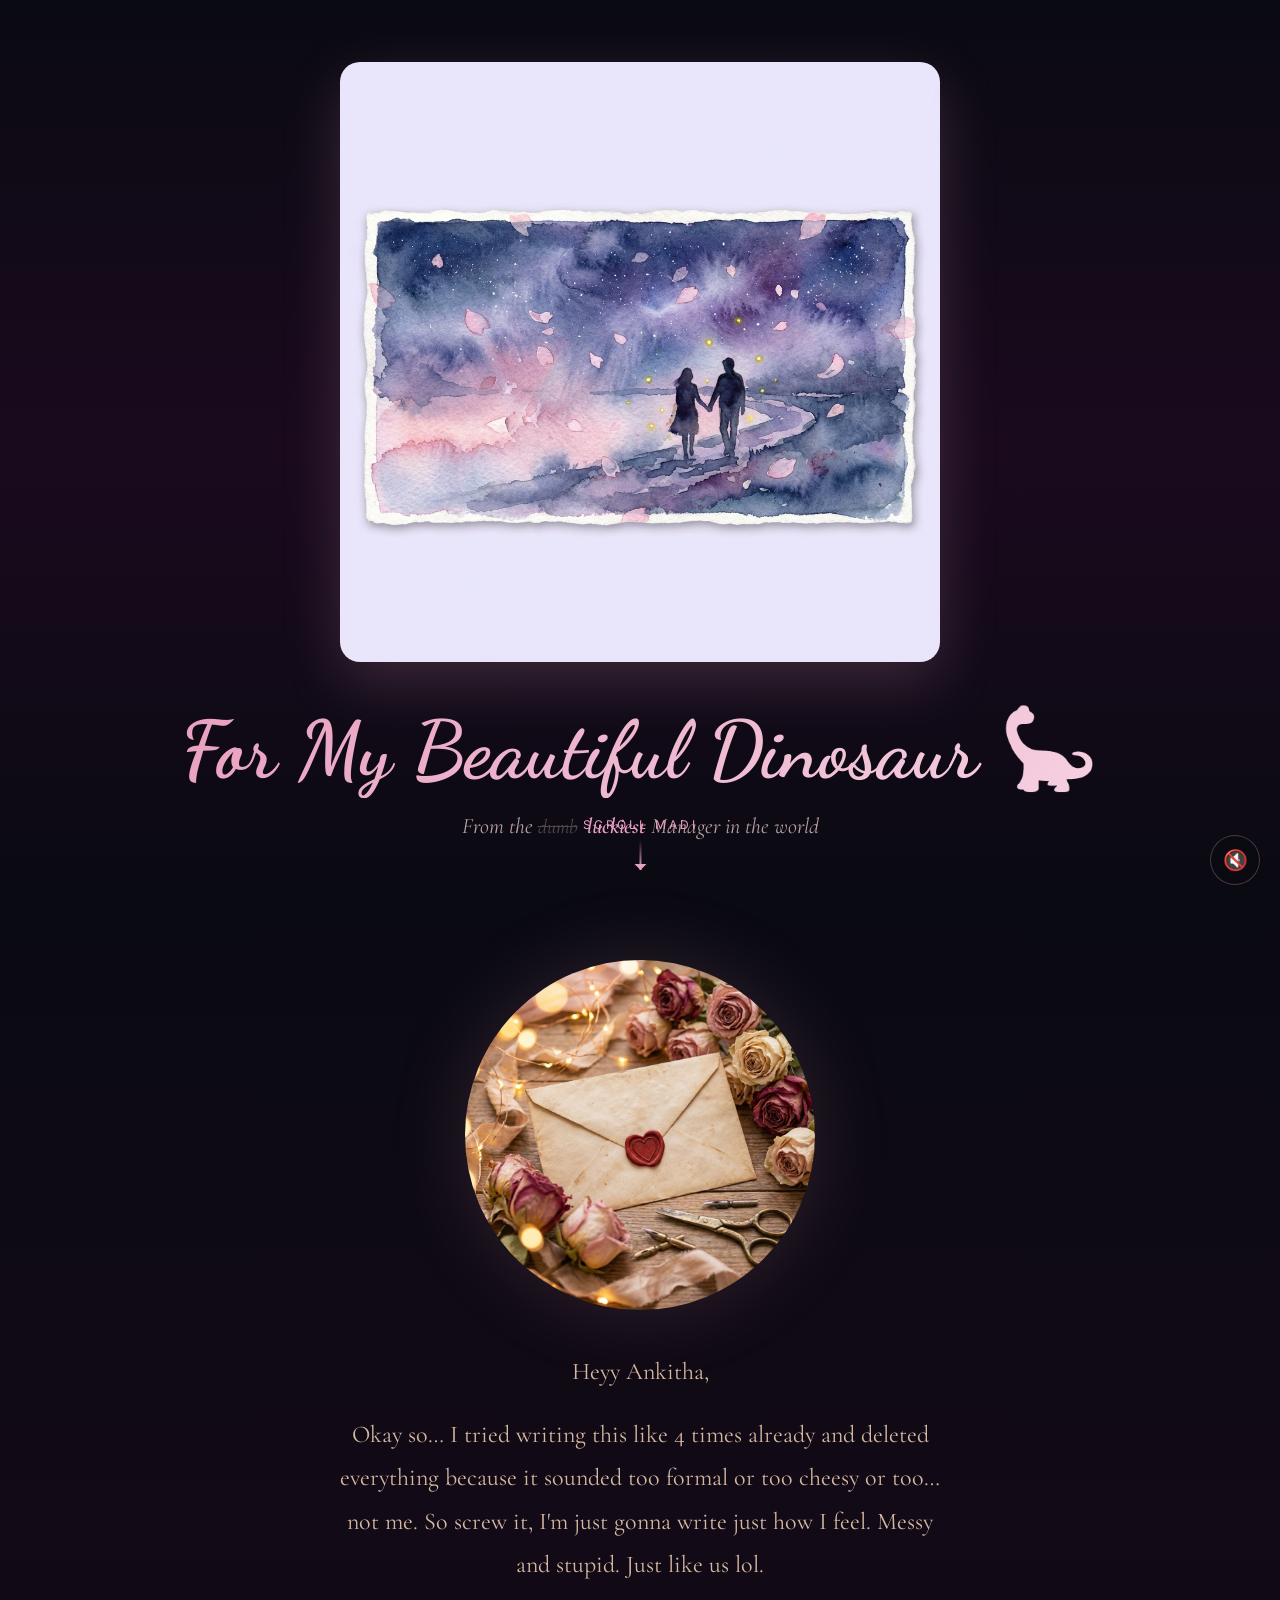
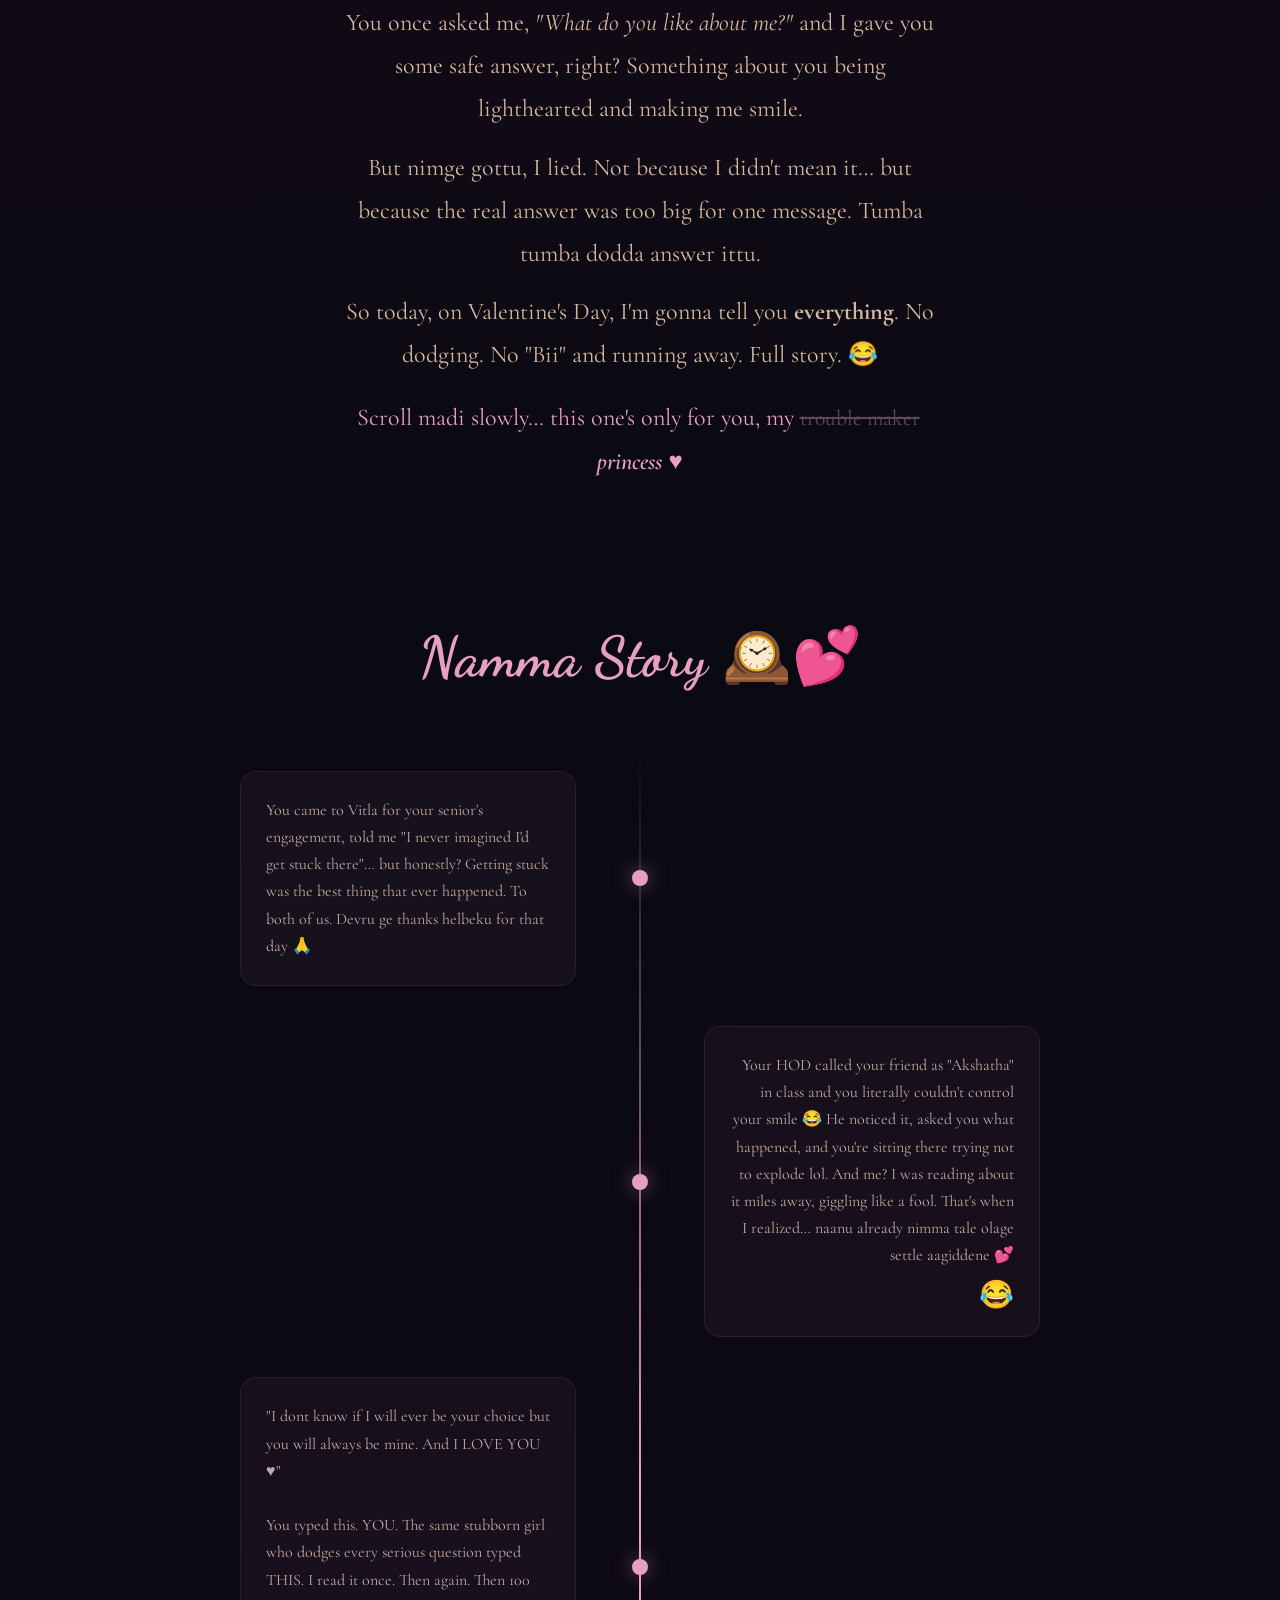
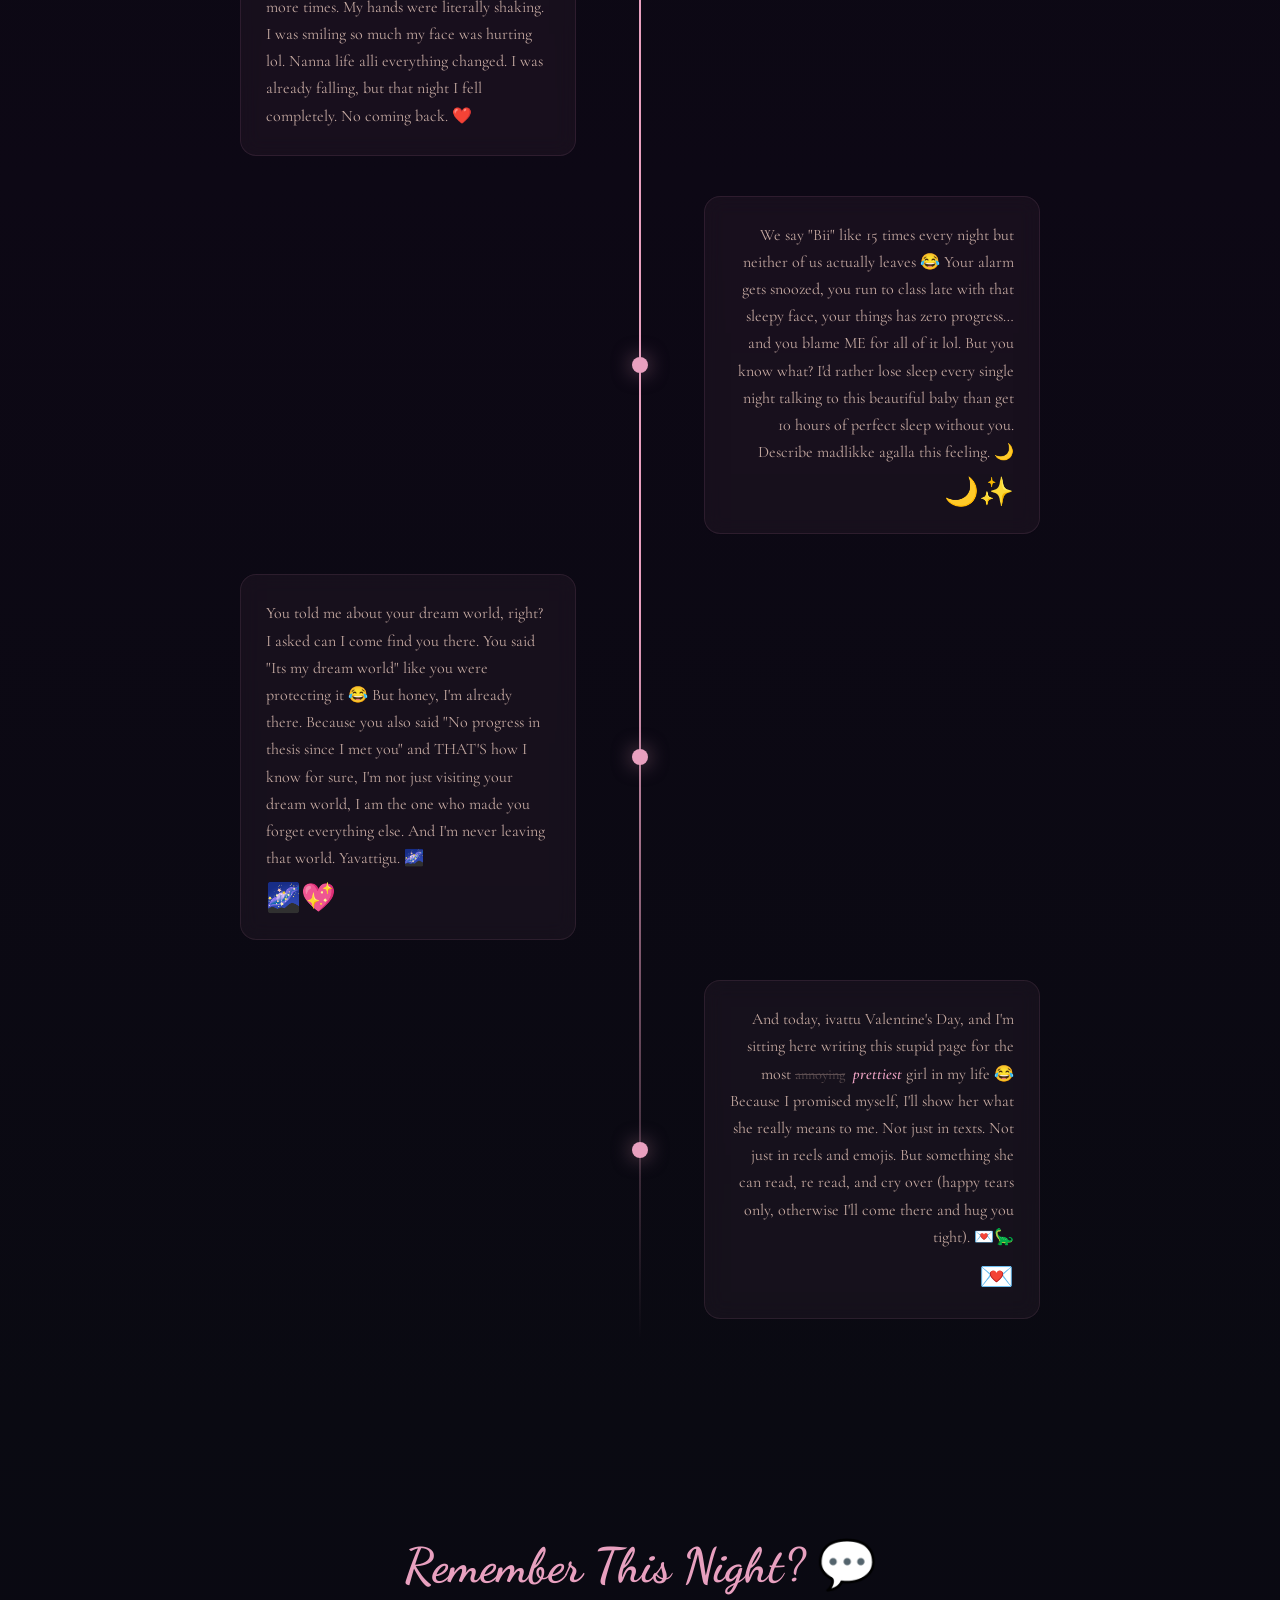
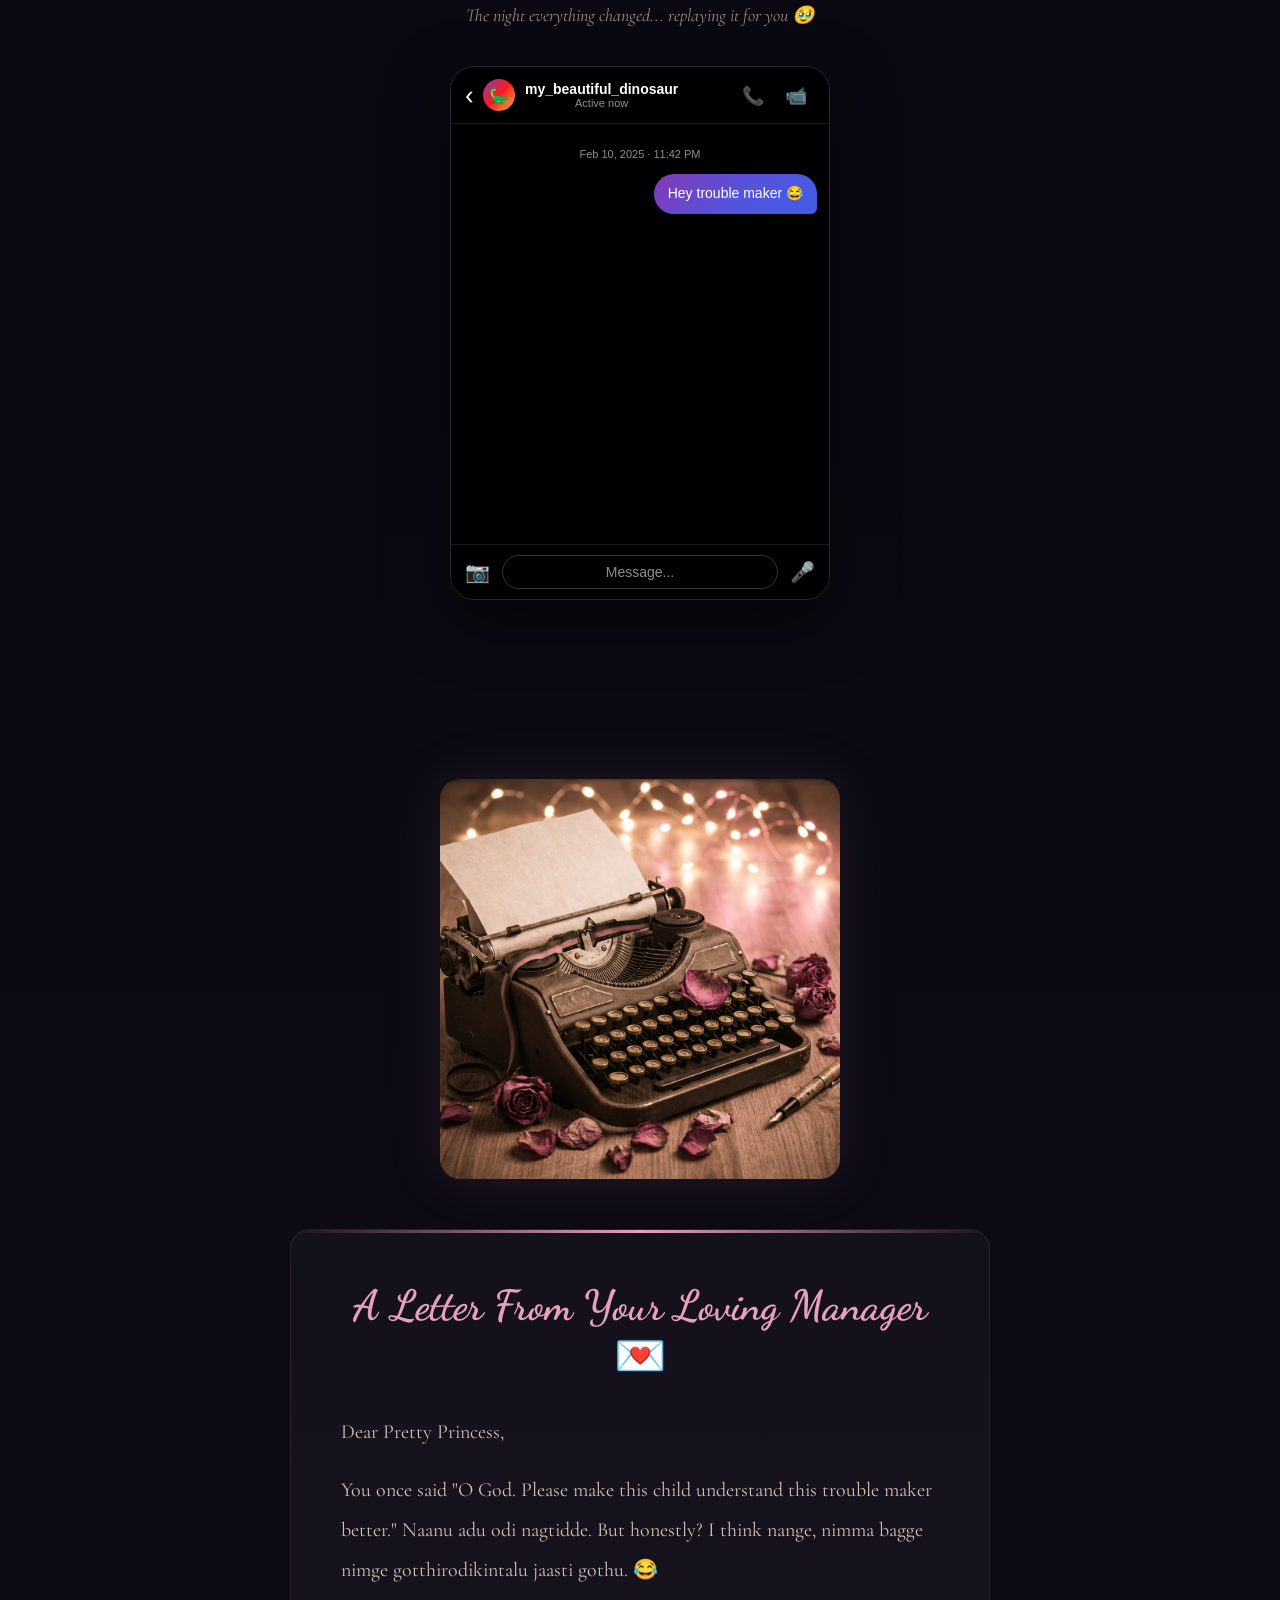
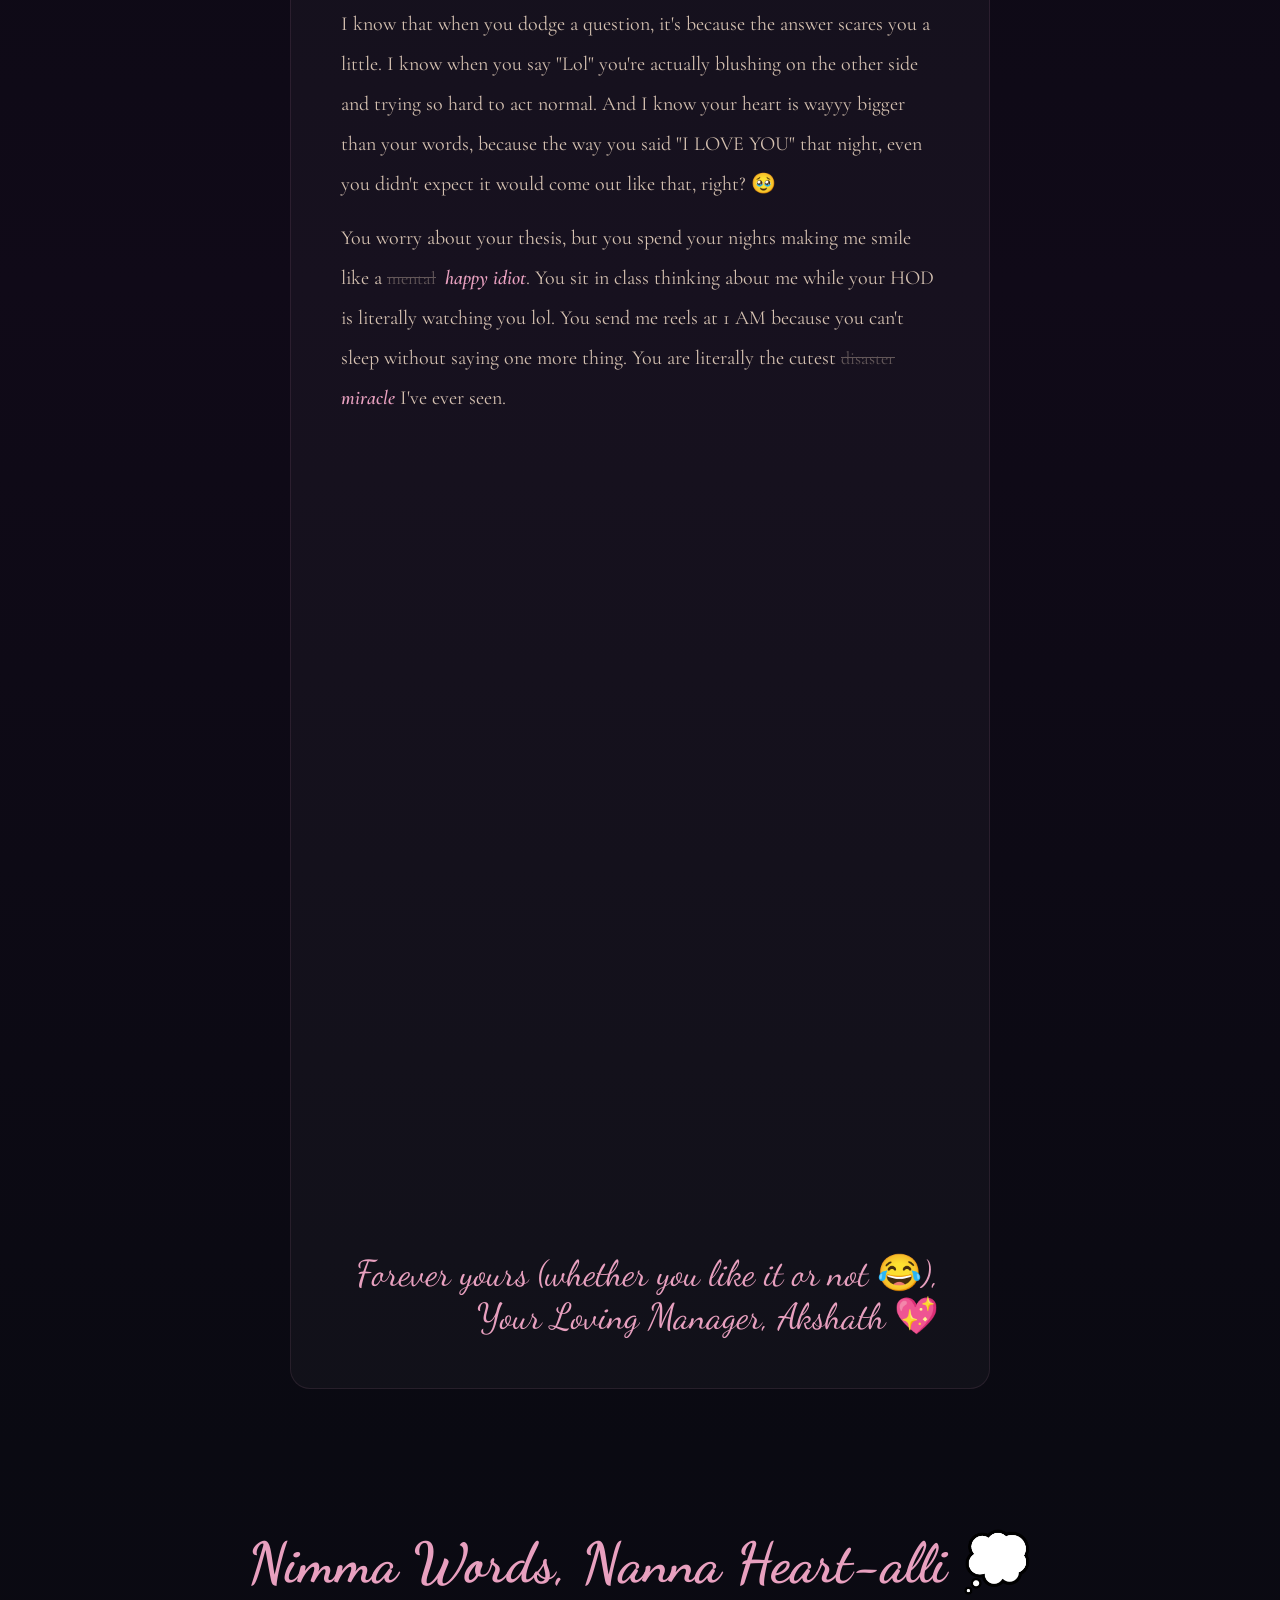
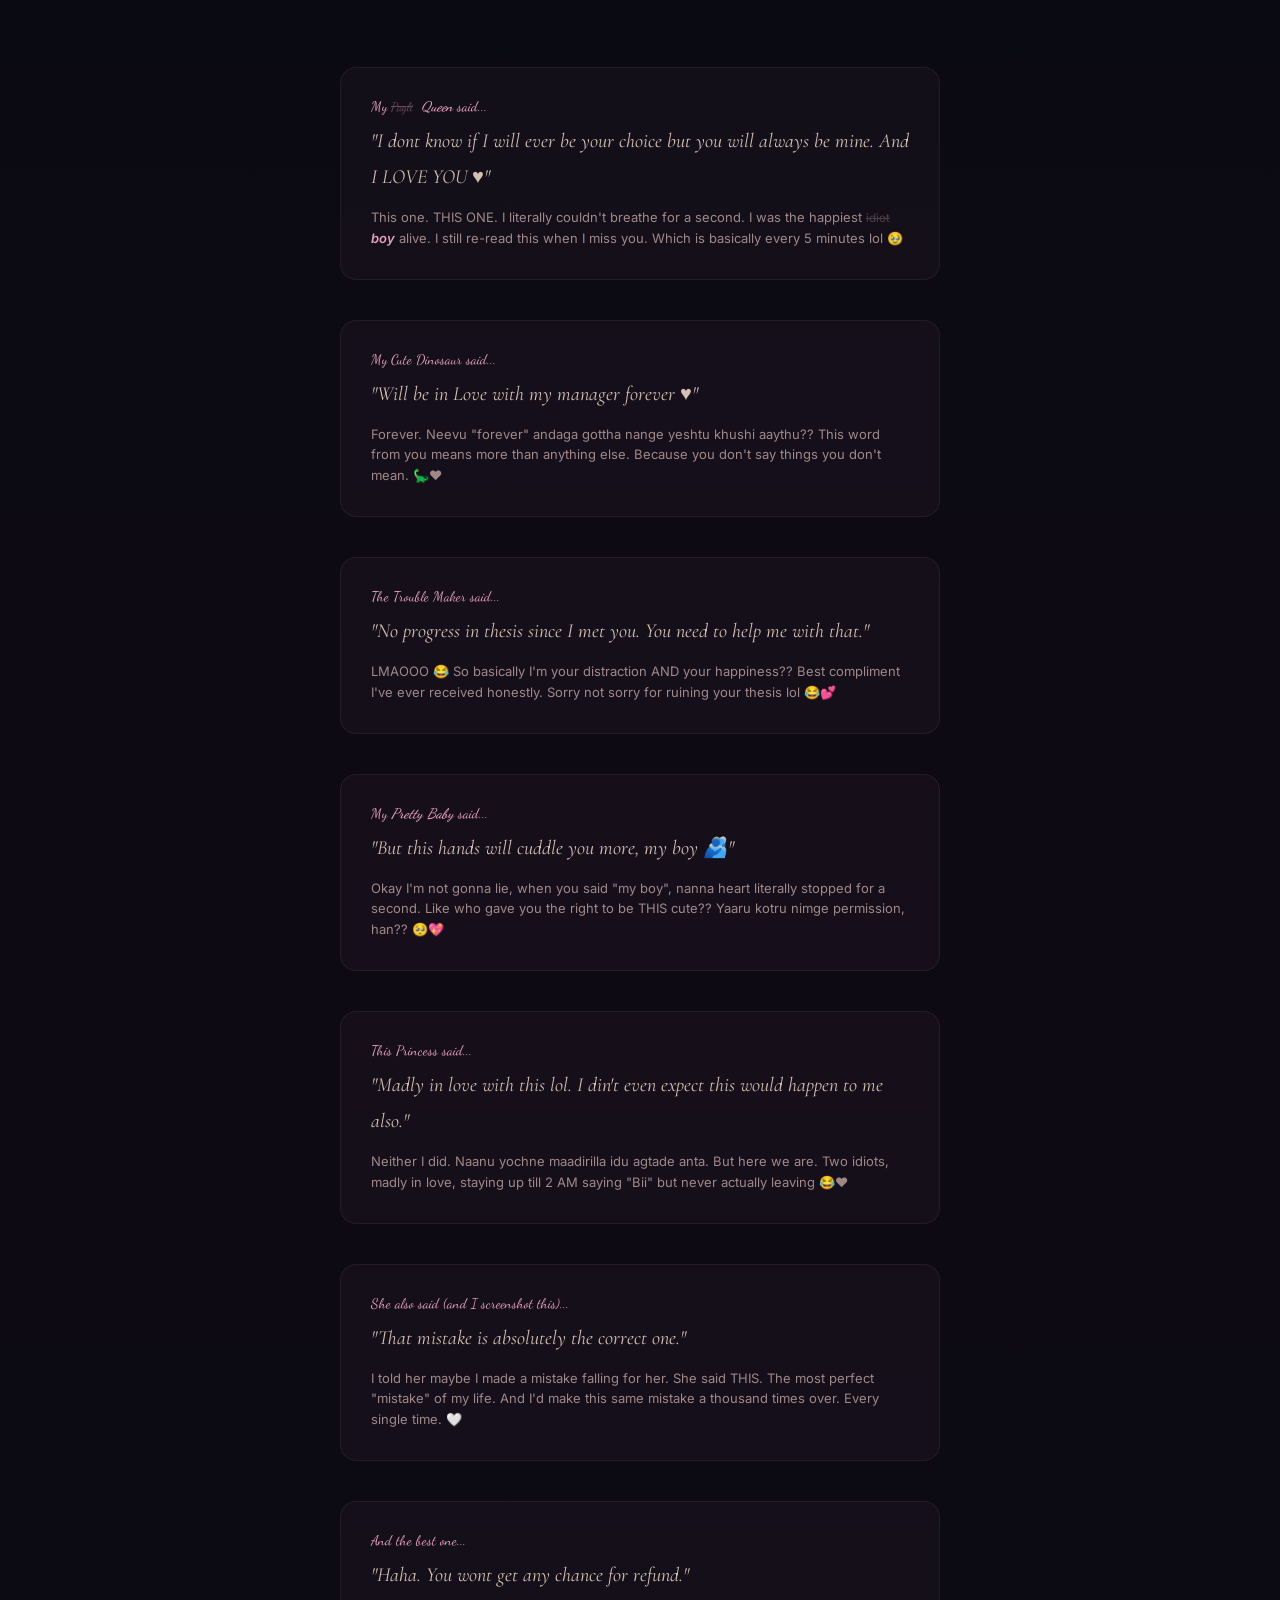
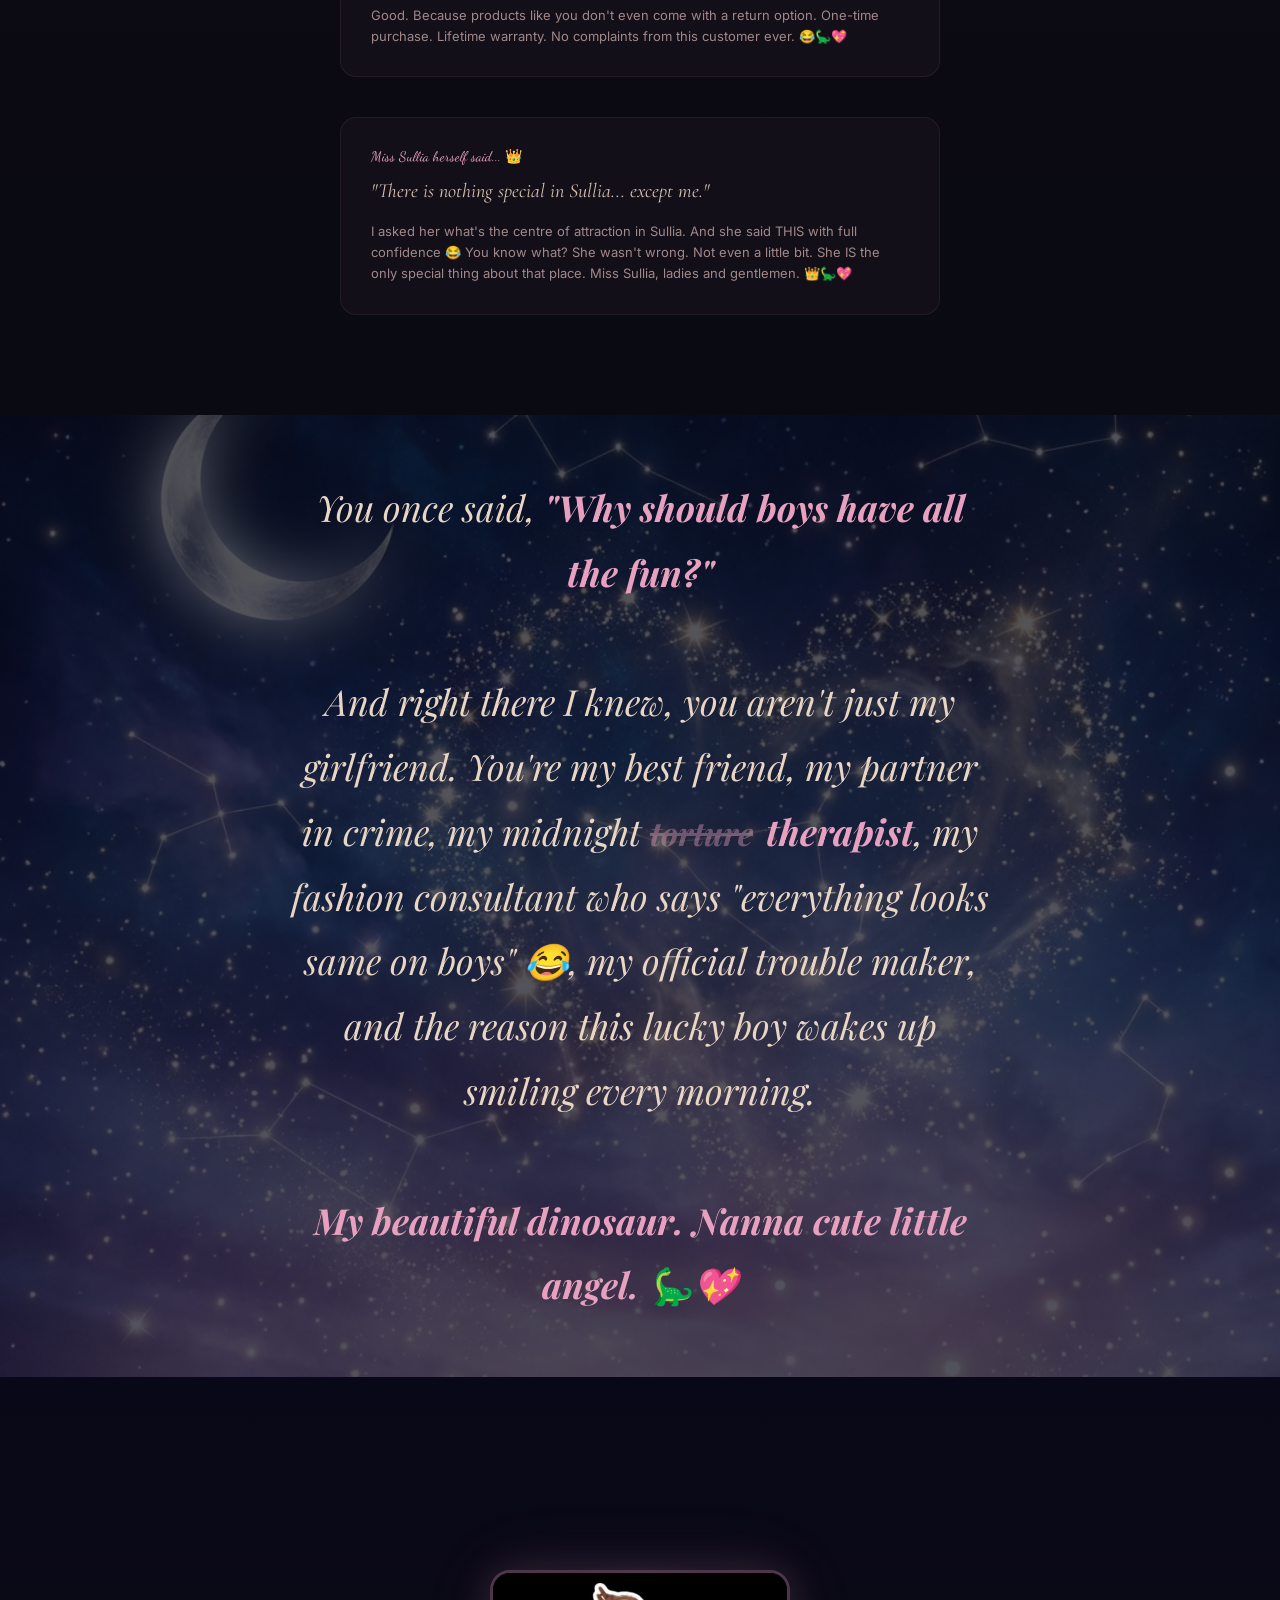
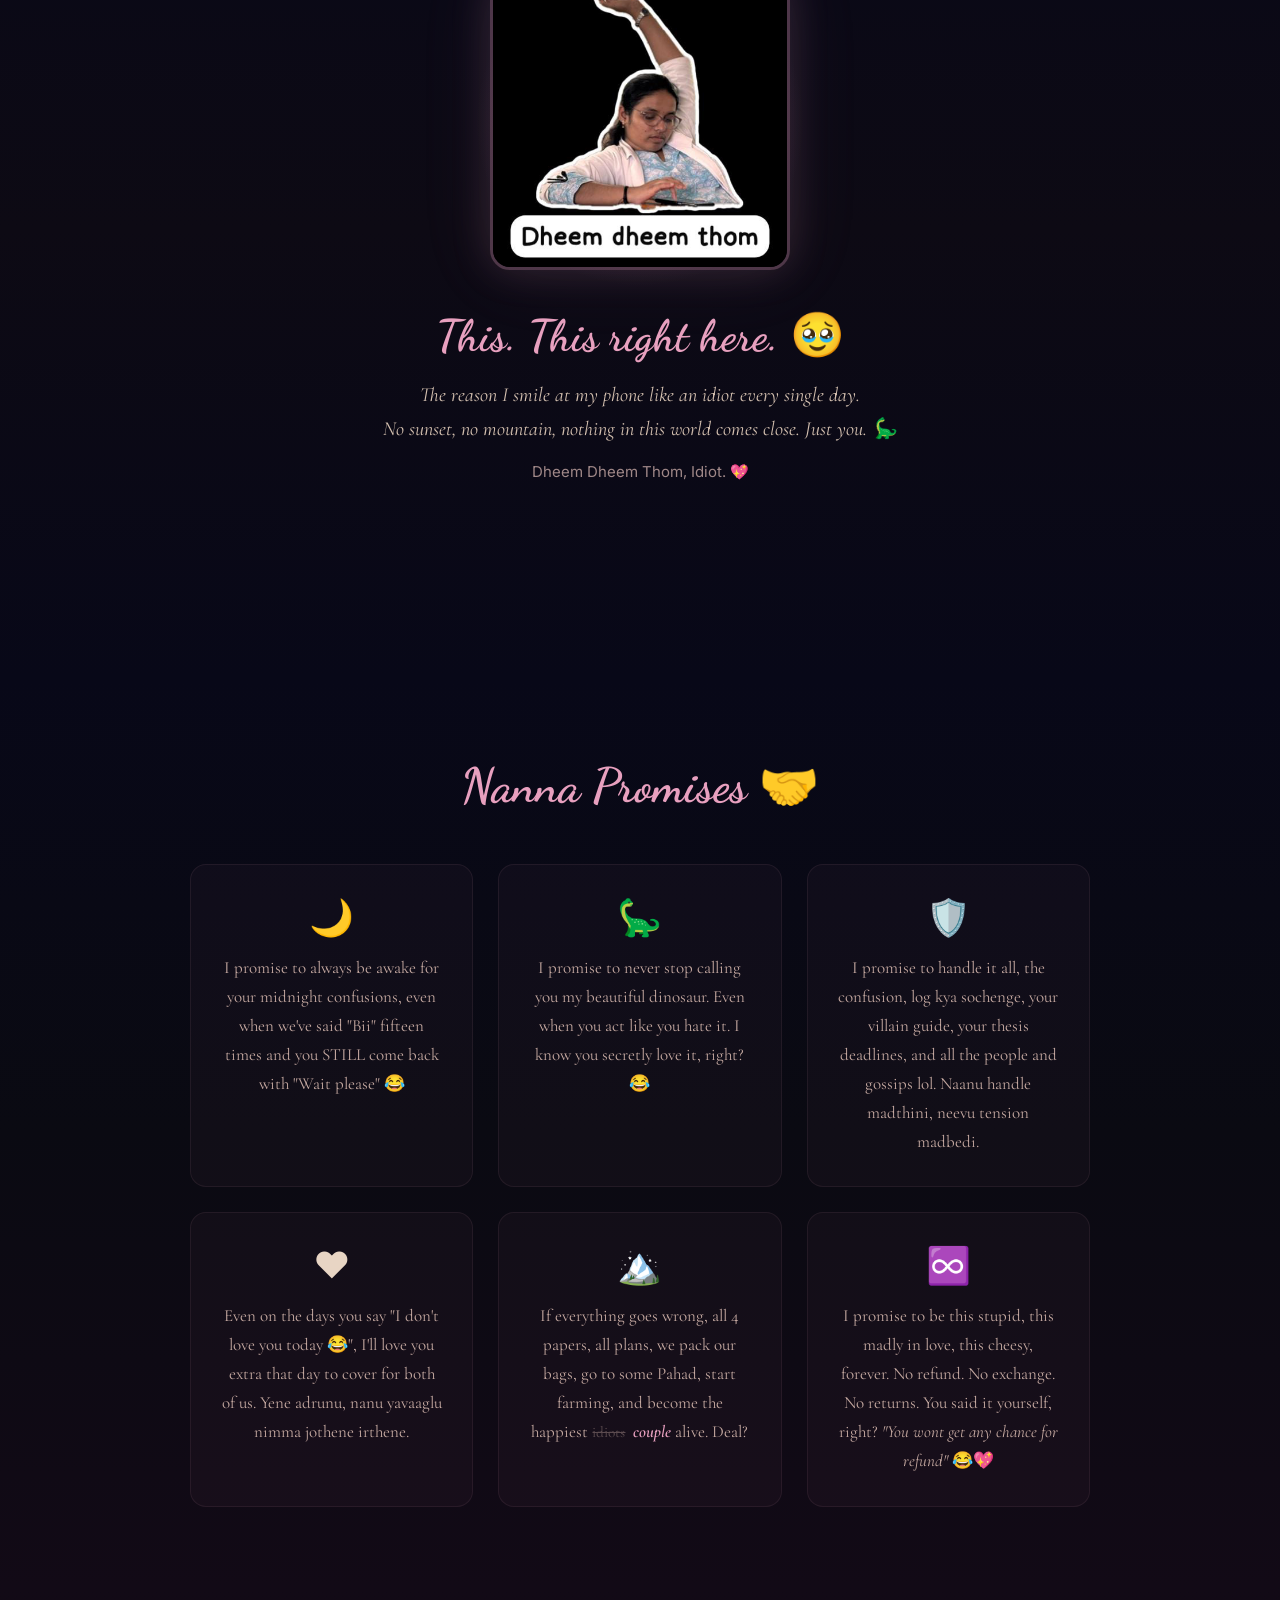
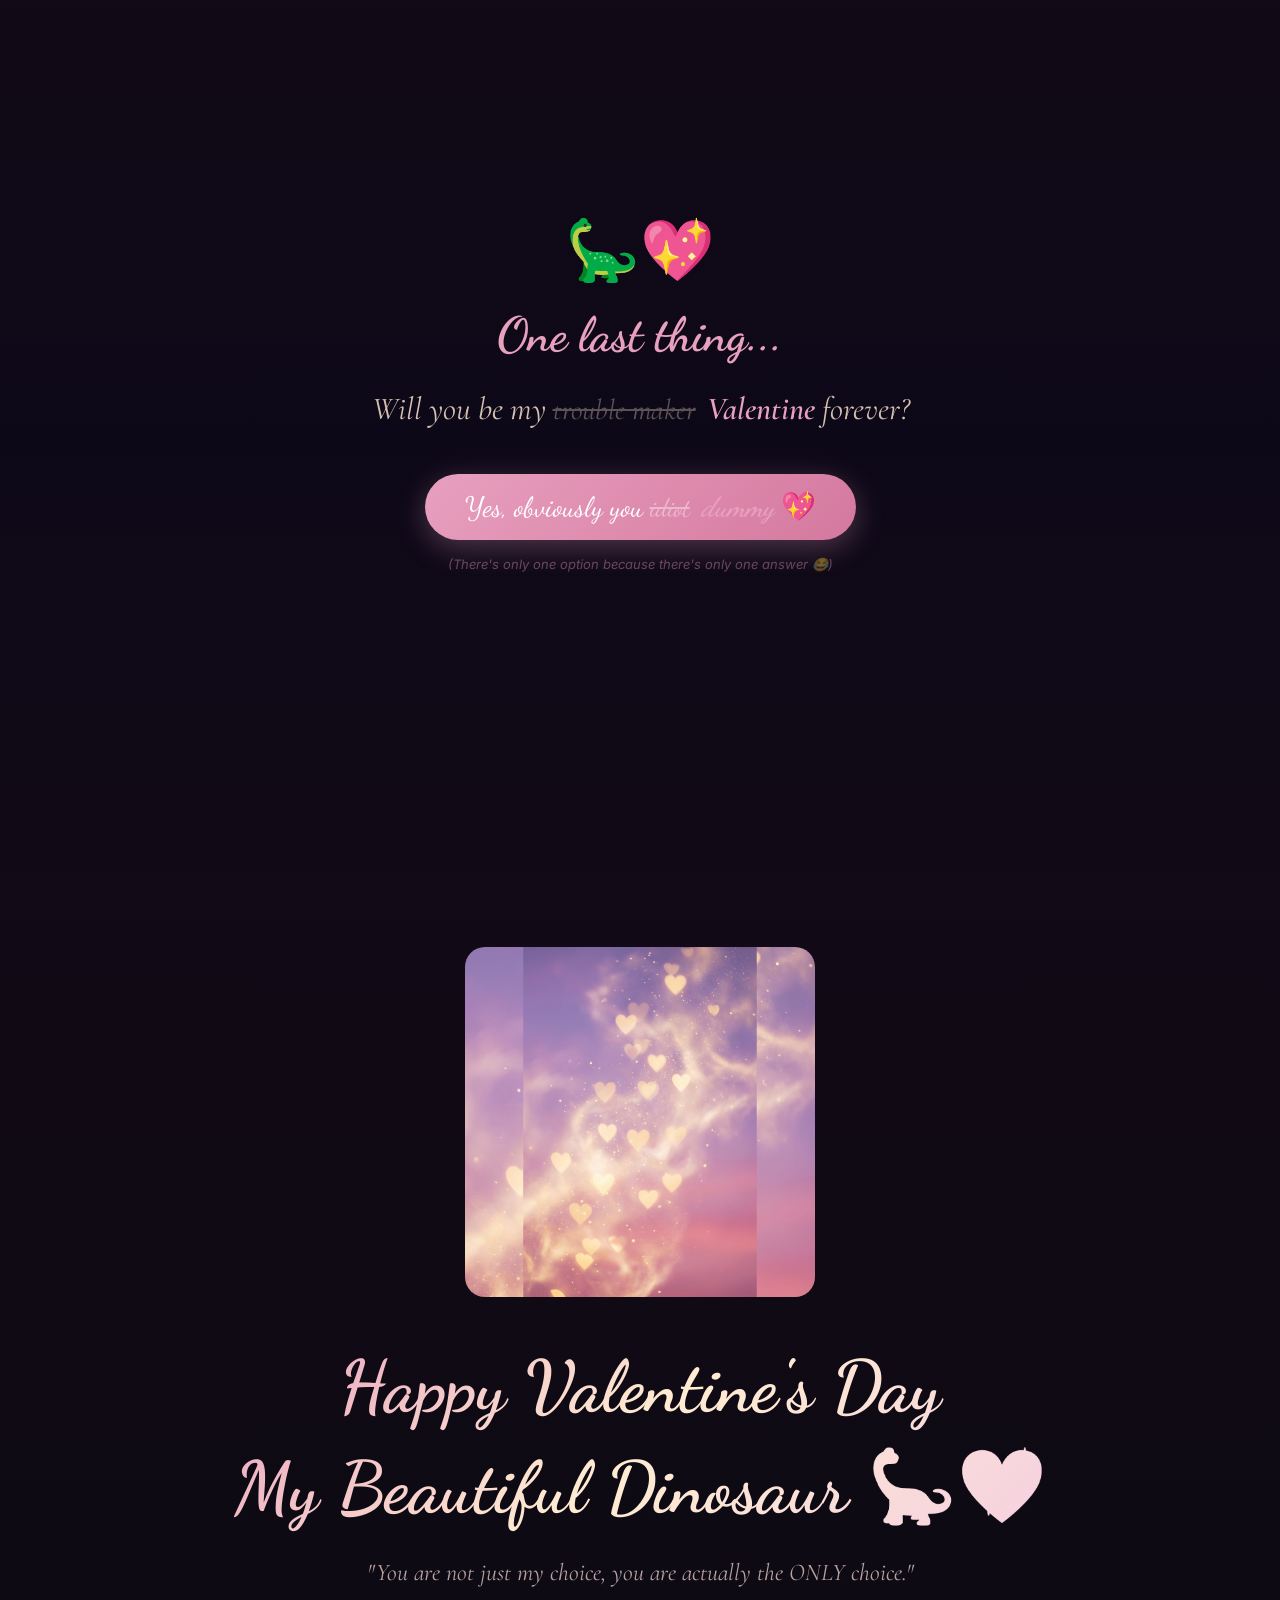
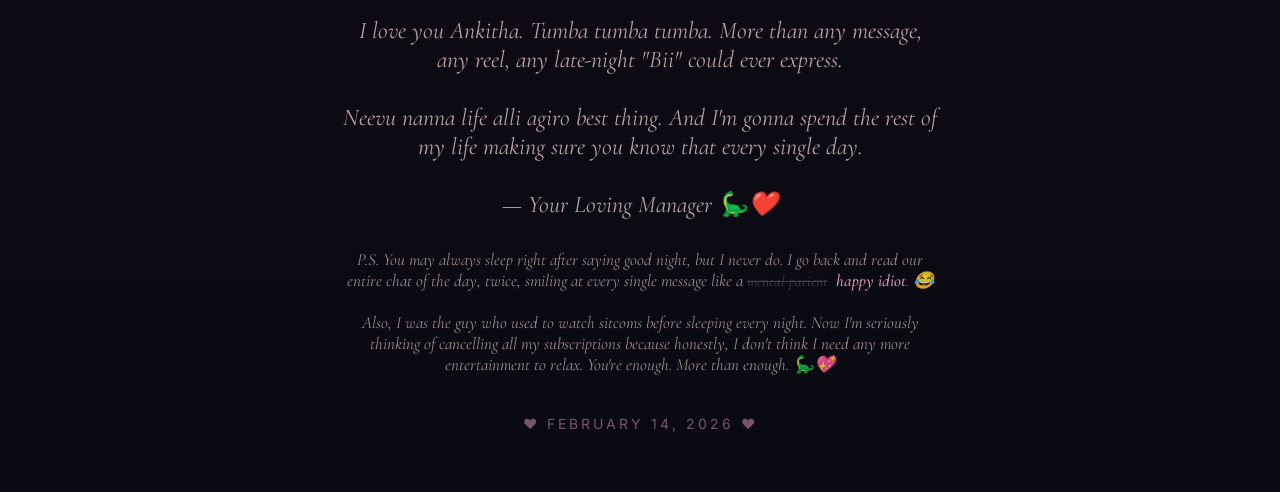
==== index.html @ efb3055b "For my beautiful dinosaur 🦕💖" ====
<!DOCTYPE html>
<html lang="en">

<head>
  <meta charset="UTF-8">
  <meta name="viewport" content="width=device-width, initial-scale=1.0">
  <title>For My Beautiful Dinosaur 🦕💖</title>
  <meta name="description" content="A love letter through time">
  <link rel="stylesheet" href="style.css">
</head>

<body>

  <!-- Preloader -->
  <div id="preloader">
    <div class="preloader-heart">💖</div>
    <p class="preloader-text">Wait madi... loading your surprise 🦕</p>
  </div>

  <!-- Floating Hearts Background -->
  <div class="floating-hearts"></div>

  <!-- HERO -->
  <section class="section" id="hero">
    <img src="images/hero.png" alt="" class="hero-img">
    <h1 class="hero-title">For My Beautiful Dinosaur 🦕
    </h1>
    <p class="hero-subtitle">From the <span class="crossed">dumb</span> <span class="replaced">luckiest</span> Manager
      in the world</p>
    <div class="scroll-hint">
      <span>Scroll madi</span>
      <div class="scroll-arrow"></div>
    </div>
  </section>

  <!-- ENVELOPE / OPENING -->
  <section class="section" id="envelope-section">
    <img src="images/envelope.png" alt="" class="envelope-img">
    <div class="envelope-text">
      <p>Heyy Ankitha,</p>
      <p style="margin-top:20px">Okay so… I tried writing this like 4 times already and deleted everything because it
        sounded too formal or too cheesy or too… not me. So screw it, I'm just gonna write just how I feel. Messy and
        stupid. Just like us lol.</p>
      <p style="margin-top:15px">You once asked me, <em>"What do you like about me?"</em> and I gave you some safe
        answer, right? Something about you being lighthearted and making me smile.</p>
      <p style="margin-top:15px">But nimge gottu, I lied. Not because I didn't mean it… but because the real answer was
        too big for one message. Tumba tumba dodda answer ittu.</p>
      <p style="margin-top:15px">So today, on Valentine's Day, I'm gonna tell you <strong>everything</strong>. No
        dodging. No "Bii" and running away. Full story. 😂</p>
      <p style="margin-top:20px;color:#e8a0bf">Scroll madi slowly… this one's only for you, my <span
          class="crossed">trouble maker</span> <span class="replaced">princess</span> ♥</p>
    </div>
  </section>

  <!-- TIME TRAVEL TIMELINE -->
  <section class="section" id="timeline">
    <h2 class="timeline-title">Namma Story 🕰️💕</h2>
    <div class="timeline-container">
      <div class="timeline-line"></div>

      <div class="timeline-item">
        <div class="timeline-dot"></div>
        <div class="timeline-content">
          <div class="timeline-text">You came to Vitla for your senior's engagement, told me "I never imagined I'd get
            stuck there"… but honestly? Getting stuck was the best thing that ever happened. To both of us. Devru ge
            thanks helbeku for that day 🙏</div>
        </div>
      </div>

      <div class="timeline-item">
        <div class="timeline-dot"></div>
        <div class="timeline-content">
          <div class="timeline-text">Your HOD called your friend as "Akshatha" in class and you literally couldn't
            control your smile 😂 He noticed it, asked you what happened, and you're sitting there trying not to explode
            lol. And me? I was reading about it miles away, giggling like a fool. That's when I realized… naanu already
            nimma tale olage settle aagiddene 💕</div>
          <span class="timeline-emoji">😂</span>
        </div>
      </div>

      <div class="timeline-item">
        <div class="timeline-dot"></div>
        <div class="timeline-content">
          <div class="timeline-text">"I dont know if I will ever be your choice but you will always be mine. And I LOVE
            YOU ♥️"<br><br>You typed this. YOU. The same stubborn girl who dodges every serious question typed THIS. I
            read it once. Then again. Then 100 more times. My hands were literally shaking. I was smiling so much my
            face was hurting lol. Nanna life alli everything changed. I was already falling, but that night I fell
            completely. No coming back. ❤️</div>
        </div>
      </div>

      <div class="timeline-item">
        <div class="timeline-dot"></div>
        <div class="timeline-content">
          <div class="timeline-text">We say "Bii" like 15 times every night but neither of us actually leaves 😂 Your
            alarm gets snoozed, you run to class late with that sleepy face, your things has zero progress… and
            you blame ME for all of it lol. But you know what? I'd rather lose sleep every single night talking to this
            beautiful baby than get 10 hours of
            perfect sleep without you. Describe madlikke agalla this feeling. 🌙
          </div>
          <span class="timeline-emoji">🌙✨</span>
        </div>
      </div>

      <div class="timeline-item">
        <div class="timeline-dot"></div>
        <div class="timeline-content">
          <div class="timeline-text">You told me about your dream world, right? I asked can I come find you there. You
            said
            "Its my dream world" like you were protecting it 😂 But honey, I'm already there. Because you also said "No
            progress in thesis since I met you" and THAT'S how I know for sure, I'm not just visiting your dream world,
            I am the one who made you forget everything else. And I'm never leaving that world. Yavattigu.
            🌌</div>
          <span class="timeline-emoji">🌌💖</span>
        </div>
      </div>

      <div class="timeline-item">
        <div class="timeline-dot"></div>
        <div class="timeline-content">
          <div class="timeline-text">And today, ivattu Valentine's Day, and I'm sitting here writing this stupid page
            for the most <span class="crossed">annoying</span> <span class="replaced">prettiest</span> girl in my life
            😂 Because I promised myself, I'll show her what she really means to me. Not just in
            texts. Not just in reels and emojis. But something she can read, re read, and cry over (happy tears only,
            otherwise I'll come there and hug you tight). 💌🦕</div>
          <span class="timeline-emoji">💌</span>
        </div>
      </div>
    </div>
  </section>

  <!-- INSTAGRAM DM REPLAY -->
  <section class="section" id="ig-replay">
    <h2 class="ig-replay-title">Remember This Night? 💬</h2>
    <p class="ig-replay-sub">The night everything changed... replaying it for you 🥹</p>
    <div class="ig-phone">
      <div class="ig-header">
        <div class="ig-back">‹</div>
        <div class="ig-profile">
          <div class="ig-avatar">🦕</div>
          <div class="ig-name">
            <span class="ig-username">my_beautiful_dinosaur</span>
            <span class="ig-status">Active now</span>
          </div>
        </div>
        <div class="ig-icons">📞 📹</div>
      </div>
      <div class="ig-chat" id="ig-chat">
        <!-- Messages will be injected by JS -->
      </div>
      <div class="ig-input-bar">
        <span class="ig-camera">📷</span>
        <span class="ig-input-text">Message...</span>
        <span class="ig-mic">🎤</span>
      </div>
    </div>
  </section>

  <!-- LOVE LETTER TYPEWRITER -->
  <section class="section" id="love-letter">
    <img src="images/typewriter.png" alt="" class="typewriter-img">
    <div class="letter-container">
      <h2 class="letter-heading">A Letter From Your Loving Manager 💌</h2>
      <div class="letter-body" id="letter-body">
        <p class="line">Dear Pretty Princess,</p>
        <p class="line" style="margin-top:18px">You once said "O God. Please make this child understand this trouble
          maker better." Naanu adu odi nagtidde. But honestly? I think nange, nimma bagge nimge gotthirodikintalu
          jaasti gothu. 😂</p>
        <p class="line" style="margin-top:14px">I know that when you dodge a question, it's because the answer scares
          you a little. I know when you say "Lol" you're actually blushing on the other side and trying so hard to act
          normal. And I know your heart is wayyy bigger than your words, because the way you said "I LOVE YOU" that
          night, even you didn't expect it would come out like that, right? 🥹</p>
        <p class="line" style="margin-top:14px">You worry about your thesis, but you spend your nights making me smile
          like a <span class="crossed">mental</span> <span class="replaced">happy idiot</span>. You sit in class
          thinking about me while your HOD is literally watching you lol.
          You send me reels at 1 AM because you can't sleep without saying one more thing. You are literally the cutest
          <span class="crossed">disaster</span> <span class="replaced">miracle</span> I've ever seen.
        </p>
        <p class="line" style="margin-top:14px">You call me "Manager", and honey, that is hands down the most beautiful
          job title anyone has ever given me. Because managing your chaos, your midnight questions, your "Bii Bii Bii"
          followed by "Wait please", that's the only job I never, EVER want to quit. Ee job nange saaaku, bere yenu
          beda. 😂❤️</p>
        <p class="line" style="margin-top:14px">You asked me will I get bored when you're here, right? BORED?? Of YOU??
          The
          girl who made me smile so much that my family stares at my face while I eat?? The weirdo whose energy made my
          Instagram feed turn
          into full love reels?? The one who worries about my sleep more than her own thesis deadlines?? Howdu nimma
          jothe bore aagatte andre naanu devru ne aagi irbeku lol 😂</p>
        <p class="line" style="margin-top:14px">Never. Not in this lifetime. Not in seven lifetimes. Ee janmakke beda.
        </p>
        <p class="line" style="margin-top:14px">You told me "Haha. You wont get any chance for refund." Good. Because I
          was never planning to return the most beautiful headache that God ever gave me. No return, no exchange, no
          refund. You're stuck with me
          now, <span class="replaced">princess</span> 😂♥️</p>
        <p class="line" style="margin-top:14px">You are not just my choice. You are my ONLY choice.
          Yavattigoo neevu maatra. And you will always, always be. ♥️</p>
        <p class="line" style="margin-top:14px"><span class="cursor"></span></p>
      </div>
      <div class="letter-sign">Forever yours (whether you like it or not 😂),<br>Your Loving Manager, Akshath 💖
      </div>
    </div>
  </section>

  <!-- CHAT MEMORIES -->
  <section class="section" id="memories">
    <h2 class="memories-title">Nimma Words, Nanna Heart-alli 💭</h2>

    <div class="memory-card">
      <div class="memory-who">My <span class="crossed">Pagli</span> <span class="replaced">Queen</span> said...</div>
      <div class="memory-quote">"I dont know if I will ever be your choice but you will always be mine. And I LOVE YOU
        ♥️"</div>
      <div class="memory-note">This one. THIS ONE. I literally couldn't breathe for a second. I was the happiest <span
          class="crossed">idiot</span> <span class="replaced">boy</span> alive. I still re-read this when I miss you.
        Which is basically every 5 minutes lol 🥹</div>
    </div>

    <div class="memory-card">
      <div class="memory-who">My Cute Dinosaur said...</div>
      <div class="memory-quote">"Will be in Love with my manager forever ♥️"</div>
      <div class="memory-note">Forever. Neevu "forever" andaga gottha nange yeshtu khushi aaythu?? This word from you
        means
        more than anything else. Because you don't say things you don't mean. 🦕❤️</div>
    </div>

    <div class="memory-card">
      <div class="memory-who">The Trouble Maker said...</div>
      <div class="memory-quote">"No progress in thesis since I met you. You need to help me with that."</div>
      <div class="memory-note">LMAOOO 😂 So basically I'm your distraction AND your happiness?? Best compliment I've
        ever received honestly. Sorry not sorry for ruining your thesis lol 😂💕</div>
    </div>

    <div class="memory-card">
      <div class="memory-who">My <span class="replaced">Pretty Baby</span> said...</div>
      <div class="memory-quote">"But this hands will cuddle you more, my boy 🫂"</div>
      <div class="memory-note">Okay I'm not gonna lie, when you said "my boy", nanna heart literally stopped for a
        second. Like who gave you the right to be THIS cute?? Yaaru kotru nimge permission, han?? 🥺💖</div>
    </div>

    <div class="memory-card">
      <div class="memory-who">This Princess said...
      </div>
      <div class="memory-quote">"Madly in love with this lol. I din't even expect this would happen to me also."</div>
      <div class="memory-note">Neither I did. Naanu yochne maadirilla idu agtade anta. But here we are. Two
        idiots, madly in love, staying up till 2 AM saying "Bii" but never actually leaving 😂❤️</div>
    </div>

    <div class="memory-card">
      <div class="memory-who">She also said (and I screenshot this)...</div>
      <div class="memory-quote">"That mistake is absolutely the correct one."</div>
      <div class="memory-note">I told her maybe I made a mistake falling for her. She said THIS. The most perfect
        "mistake" of my life. And I'd make this same mistake a thousand times over. Every single time. 🤍</div>
    </div>

    <div class="memory-card">
      <div class="memory-who">And the best one...</div>
      <div class="memory-quote">"Haha. You wont get any chance for refund."</div>
      <div class="memory-note">Good. Because products like you don't even come with a return option. One-time purchase.
        Lifetime warranty. No complaints from this customer ever. 😂🦕💖</div>
    </div>

    <div class="memory-card">
      <div class="memory-who">Miss Sullia herself said... 👑</div>
      <div class="memory-quote">"There is nothing special in Sullia... except me."</div>
      <div class="memory-note">I asked her what's the centre of attraction in Sullia. And she said THIS with full
        confidence 😂 You know what? She wasn't wrong. Not even a little bit. She IS the only special thing about that
        place. Miss Sullia, ladies and gentlemen. 👑🦕💖</div>
    </div>
  </section>

  <!-- STARRY NIGHT QUOTE -->
  <section class="section" id="starry">
    <img src="images/starry.png" alt="" class="starry-bg">
    <div class="starry-content">
      <p class="starry-text">
        You once said, <span>"Why should boys have all the fun?"</span>
        <br><br>
        And right there I knew, you aren't just my girlfriend. You're my best friend, my partner in crime, my midnight
        <span class="crossed">torture</span> <span class="replaced">therapist</span>, my fashion consultant who says
        "everything looks same on boys" 😂, my official trouble maker, and the reason this lucky boy wakes up smiling
        every morning.
        <br><br>
        <span>My beautiful dinosaur. Nanna cute little angel. 🦕💖</span>
      </p>
    </div>
  </section>

  <!-- HER PHOTO SURPRISE -->
  <section class="section" id="her-photo">
    <div class="her-photo-container">
      <div class="her-photo-glow"></div>
      <img src="images/her.JPG" alt="" class="her-img">
    </div>
    <div class="her-photo-text">
      <h2 class="her-caption">This. This right here. 🥹</h2>
      <p class="her-sub">The reason I smile at my phone like an idiot every single day.</p>
      <p class="her-sub">No sunset, no mountain, nothing in this world comes close. Just you. 🦕</p>
      <p class="her-sub2">Dheem Dheem Thom, Idiot. 💖</p>
    </div>
  </section>

  <!-- PROMISES -->
  <section class="section" id="promises">
    <h2 class="promises-title">Nanna Promises 🤝</h2>
    <div class="promise-grid">
      <div class="promise-card">
        <div class="promise-icon">🌙</div>
        <div class="promise-text">I promise to always be awake for your midnight confusions, even when we've said "Bii"
          fifteen times and you STILL come back with "Wait please" 😂</div>
      </div>
      <div class="promise-card">
        <div class="promise-icon">🦕</div>
        <div class="promise-text">I promise to never stop calling you my beautiful dinosaur. Even when you act like you
          hate it. I know you secretly love it, right? 😂</div>
      </div>
      <div class="promise-card">
        <div class="promise-icon">🛡️</div>
        <div class="promise-text">I promise to handle it all, the confusion, log kya sochenge, your villain guide, your
          thesis deadlines, and all the people and gossips lol. Naanu handle madthini,
          neevu tension madbedi.</div>
      </div>
      <div class="promise-card">
        <div class="promise-icon">❤️</div>
        <div class="promise-text">Even on the days you say "I don't love you today 😂", I'll love you extra that day to
          cover for both of us. Yene adrunu, nanu yavaaglu nimma jothene irthene.</div>
      </div>
      <div class="promise-card">
        <div class="promise-icon">🏔️</div>
        <div class="promise-text">If everything goes wrong, all 4 papers, all plans, we pack our bags, go to some
          Pahad, start farming, and become the happiest <span class="crossed">idiots</span> <span
            class="replaced">couple</span> alive. Deal?</div>
      </div>
      <div class="promise-card">
        <div class="promise-icon">♾️</div>
        <div class="promise-text">I promise to be this stupid, this madly in love, this cheesy, forever. No refund. No
          exchange. No returns. You said it yourself, right? <em>"You wont get any chance for refund"</em> 😂💖</div>
      </div>
    </div>
  </section>

  <!-- THE QUESTION -->
  <section class="section" id="question-section">
    <div class="question-box">
      <p class="question-emoji">🦕💖</p>
      <h2 class="question-text">One last thing...</h2>
      <p class="question-sub">Will you be my <span class="crossed">trouble maker</span> <span
          class="replaced">Valentine</span> forever?</p>
      <button id="yes-btn">Yes, obviously you <span class="crossed">idiot</span> <span class="replaced">dummy</span>
        💖</button>
      <p class="question-note">(There's only one option because there's only one answer 😂)</p>
    </div>
    <div id="heart-explosion" class="heart-explosion"></div>
    <div id="post-yes" class="post-yes">
      <p class="post-yes-text">I knew it 😂💖🦕</p>
    </div>
  </section>

  <!-- FINALE -->
  <section class="section" id="finale">
    <img src="images/hearts.png" alt="" class="finale-hearts">
    <h2 class="finale-text">Happy Valentine's Day<br>My Beautiful Dinosaur 🦕💖</h2>
    <p class="finale-sub">"You are not just my choice, you are actually the ONLY choice."<br><br>I love you Ankitha.
      Tumba tumba tumba. More than any message, any reel, any late-night "Bii" could ever express.<br><br>Neevu nanna
      life
      alli agiro best thing. And I'm gonna spend the rest of my life making sure you know that every single
      day.<br><br>— Your
      Loving Manager 🦕❤️
    </p>
    <p class="finale-sub" style="margin-top:30px;font-size:clamp(14px,2vw,17px);opacity:0.85">
      P.S. You may always sleep right after saying good night, but I never do. I go back and read our entire chat of the
      day, twice, smiling at every single message like a <span class="crossed">mental patient</span> <span
        class="replaced">happy idiot</span>. 😂<br><br>
      Also, I was the guy who used to watch sitcoms before sleeping every night. Now I'm seriously thinking of
      cancelling all my subscriptions because honestly, I don't think I need any more entertainment to relax. You're
      enough. More than enough. 🦕💖
    </p>
    <p class="finale-date">♥ FEBRUARY 14, 2026 ♥</p>
  </section>

  <button id="music-toggle" title="Toggle Music">🔇</button>

  <script src="script.js"></script>
</body>

</html>
---- style.css ----
@import url('https://fonts.googleapis.com/css2?family=Dancing+Script:wght@400;700&family=Playfair+Display:ital,wght@0,400;0,700;1,400&family=Inter:wght@300;400;500&family=Cormorant+Garamond:ital,wght@0,400;0,600;1,400&display=swap');

* {
    margin: 0;
    padding: 0;
    box-sizing: border-box
}

html {
    scroll-behavior: smooth;
    overflow-x: hidden
}

body {
    background: #0a0a12;
    color: #e8d5c4;
    font-family: 'Inter', sans-serif;
    overflow-x: hidden
}

/* Preloader */
#preloader {
    position: fixed;
    inset: 0;
    z-index: 9999;
    background: #0a0a12;
    display: flex;
    flex-direction: column;
    align-items: center;
    justify-content: center;
    transition: opacity 1s ease
}

#preloader.hidden {
    opacity: 0;
    pointer-events: none
}

.preloader-heart {
    font-size: 60px;
    animation: heartbeat 1s ease-in-out infinite
}

.preloader-text {
    font-family: 'Dancing Script', cursive;
    font-size: 24px;
    color: #e8a0bf;
    margin-top: 20px;
    opacity: 0;
    animation: fadeInUp 1s ease forwards 0.5s
}

@keyframes heartbeat {

    0%,
    100% {
        transform: scale(1)
    }

    50% {
        transform: scale(1.3)
    }
}

/* Floating hearts background */
.floating-hearts {
    position: fixed;
    inset: 0;
    pointer-events: none;
    z-index: 0;
    overflow: hidden
}

.fh {
    position: absolute;
    color: #e8a0bf;
    opacity: 0;
    animation: floatHeart linear infinite;
    font-size: 20px
}

@keyframes floatHeart {
    0% {
        transform: translateY(100vh) rotate(0deg);
        opacity: 0
    }

    10% {
        opacity: 0.3
    }

    90% {
        opacity: 0.1
    }

    100% {
        transform: translateY(-10vh) rotate(360deg);
        opacity: 0
    }
}

/* Sections */
.section {
    min-height: 100vh;
    display: flex;
    align-items: center;
    justify-content: center;
    position: relative;
    z-index: 1;
    padding: 60px 20px
}

/* Hero */
#hero {
    flex-direction: column;
    text-align: center;
    background: linear-gradient(180deg, #0a0a12 0%, #1a0a1e 50%, #0a0a12 100%)
}

.hero-img {
    width: min(600px, 90vw);
    border-radius: 20px;
    box-shadow: 0 20px 60px rgba(232, 160, 191, 0.2);
    animation: floatImg 6s ease-in-out infinite;
    margin-bottom: 40px;
    opacity: 0;
    transform: translateY(30px);
    transition: all 1.5s ease
}

.hero-img.visible {
    opacity: 1;
    transform: translateY(0)
}

@keyframes floatImg {

    0%,
    100% {
        transform: translateY(0)
    }

    50% {
        transform: translateY(-15px)
    }
}

.hero-title {
    font-family: 'Dancing Script', cursive;
    font-size: clamp(40px, 8vw, 80px);
    background: linear-gradient(135deg, #e8a0bf, #f5d0e0, #ffecd2, #e8a0bf);
    -webkit-background-clip: text;
    -webkit-text-fill-color: transparent;
    background-size: 300% 300%;
    animation: gradient 5s ease infinite;
    opacity: 0;
    transition: all 1.5s ease 0.3s
}

.hero-title.visible {
    opacity: 1
}

.hero-subtitle {
    font-family: 'Cormorant Garamond', serif;
    font-size: clamp(16px, 3vw, 22px);
    color: #b8a0a0;
    margin-top: 15px;
    font-style: italic;
    opacity: 0;
    transition: all 1.5s ease 0.6s
}

.hero-subtitle.visible {
    opacity: 1
}

@keyframes gradient {
    0% {
        background-position: 0% 50%
    }

    50% {
        background-position: 100% 50%
    }

    100% {
        background-position: 0% 50%
    }
}

/* Scroll indicator */
.scroll-hint {
    position: absolute;
    bottom: 30px;
    left: 50%;
    transform: translateX(-50%);
    display: flex;
    flex-direction: column;
    align-items: center;
    gap: 8px;
    animation: bounce 2s infinite;
    color: #e8a0bf;
    font-size: 12px;
    letter-spacing: 3px;
    text-transform: uppercase;
    font-family: 'Inter', sans-serif
}

.scroll-arrow {
    width: 2px;
    height: 30px;
    background: linear-gradient(to bottom, transparent, #e8a0bf);
    position: relative
}

.scroll-arrow::after {
    content: '';
    position: absolute;
    bottom: 0;
    left: 50%;
    transform: translateX(-50%);
    border-left: 6px solid transparent;
    border-right: 6px solid transparent;
    border-top: 6px solid #e8a0bf
}

@keyframes bounce {

    0%,
    100% {
        transform: translateX(-50%) translateY(0)
    }

    50% {
        transform: translateX(-50%) translateY(10px)
    }
}

/* Envelope section */
#envelope-section {
    background: linear-gradient(180deg, #0a0a12, #120a16, #0a0a12);
    flex-direction: column;
    text-align: center
}

.envelope-img {
    width: min(350px, 80vw);
    border-radius: 50%;
    box-shadow: 0 0 80px rgba(232, 160, 191, 0.15);
    opacity: 0;
    transform: scale(0.8);
    transition: all 1.5s ease
}

.envelope-img.visible {
    opacity: 1;
    transform: scale(1)
}

.envelope-text {
    max-width: 600px;
    margin-top: 40px;
    font-family: 'Cormorant Garamond', serif;
    font-size: clamp(18px, 3vw, 24px);
    line-height: 1.8;
    color: #d4b8a0;
    opacity: 0;
    transform: translateY(30px);
    transition: all 1.5s ease 0.5s
}

.envelope-text.visible {
    opacity: 1;
    transform: translateY(0)
}

/* Timeline / Time Travel */
#timeline {
    background: linear-gradient(180deg, #0a0a12, #0d0815, #0a0a12);
    flex-direction: column;
    padding: 80px 20px
}

.timeline-title {
    font-family: 'Dancing Script', cursive;
    font-size: clamp(32px, 6vw, 56px);
    color: #e8a0bf;
    text-align: center;
    margin-bottom: 60px
}

.timeline-container {
    position: relative;
    max-width: 800px;
    width: 100%;
    margin: 0 auto
}

.timeline-line {
    position: absolute;
    left: 50%;
    top: 0;
    bottom: 0;
    width: 2px;
    background: linear-gradient(to bottom, transparent, #e8a0bf, #e8a0bf, transparent);
    transform: translateX(-50%)
}

.timeline-item {
    position: relative;
    padding: 20px 0;
    display: flex;
    align-items: center;
    opacity: 0;
    transform: translateY(40px);
    transition: all 0.8s ease
}

.timeline-item.visible {
    opacity: 1;
    transform: translateY(0)
}

.timeline-item:nth-child(odd) {
    flex-direction: row-reverse;
    text-align: right
}

.timeline-dot {
    position: absolute;
    left: 50%;
    transform: translateX(-50%);
    width: 16px;
    height: 16px;
    border-radius: 50%;
    background: #e8a0bf;
    box-shadow: 0 0 20px rgba(232, 160, 191, 0.5);
    z-index: 2
}

.timeline-content {
    width: 42%;
    padding: 25px;
    background: rgba(232, 160, 191, 0.05);
    border: 1px solid rgba(232, 160, 191, 0.1);
    border-radius: 16px;
    backdrop-filter: blur(10px)
}

.timeline-date {
    font-family: 'Dancing Script', cursive;
    font-size: 18px;
    color: #e8a0bf;
    margin-bottom: 8px
}

.timeline-text {
    font-family: 'Cormorant Garamond', serif;
    font-size: 16px;
    line-height: 1.7;
    color: #c4a8a0
}

.timeline-emoji {
    font-size: 28px;
    margin-top: 8px;
    display: block
}

/* Typewriter Love Letter */
#love-letter {
    background: linear-gradient(180deg, #0a0a12, #100a18, #0a0a12);
    flex-direction: column;
    text-align: center
}

.typewriter-img {
    width: min(400px, 80vw);
    border-radius: 20px;
    box-shadow: 0 0 60px rgba(232, 160, 191, 0.1);
    margin-bottom: 50px
}

.letter-container {
    max-width: 700px;
    width: 90%;
    background: rgba(255, 245, 235, 0.03);
    border: 1px solid rgba(232, 160, 191, 0.1);
    border-radius: 20px;
    padding: clamp(30px, 5vw, 50px);
    position: relative;
    overflow: hidden
}

.letter-container::before {
    content: '';
    position: absolute;
    top: 0;
    left: 0;
    right: 0;
    height: 3px;
    background: linear-gradient(90deg, transparent, #e8a0bf, transparent)
}

.letter-heading {
    font-family: 'Dancing Script', cursive;
    font-size: clamp(28px, 5vw, 42px);
    color: #e8a0bf;
    margin-bottom: 30px
}

.letter-body {
    font-family: 'Cormorant Garamond', serif;
    font-size: clamp(16px, 2.5vw, 20px);
    line-height: 2;
    color: #d4c0b0;
    text-align: left
}

.letter-body .line {
    opacity: 0;
    transform: translateY(10px);
    transition: all 0.6s ease
}

.letter-body .line.typed {
    opacity: 1;
    transform: translateY(0)
}

.cursor {
    display: inline-block;
    width: 2px;
    height: 1em;
    background: #e8a0bf;
    animation: blink 0.8s step-end infinite;
    vertical-align: text-bottom;
    margin-left: 2px
}

@keyframes blink {

    0%,
    100% {
        opacity: 1
    }

    50% {
        opacity: 0
    }
}

.letter-sign {
    font-family: 'Dancing Script', cursive;
    font-size: clamp(24px, 4vw, 36px);
    color: #e8a0bf;
    text-align: right;
    margin-top: 30px;
    opacity: 0;
    transition: all 1s ease
}

.letter-sign.visible {
    opacity: 1
}

/* Chat Memories */
#memories {
    background: linear-gradient(180deg, #0a0a12, #0e0a14, #0a0a12);
    flex-direction: column;
    padding: 80px 20px
}

.memories-title {
    font-family: 'Dancing Script', cursive;
    font-size: clamp(32px, 6vw, 56px);
    color: #e8a0bf;
    text-align: center;
    margin-bottom: 50px
}

.memory-card {
    max-width: 600px;
    width: 90%;
    margin: 20px auto;
    padding: 30px;
    background: rgba(232, 160, 191, 0.04);
    border: 1px solid rgba(232, 160, 191, 0.08);
    border-radius: 16px;
    opacity: 0;
    transform: translateY(30px) scale(0.95);
    transition: all 0.8s ease
}

.memory-card.visible {
    opacity: 1;
    transform: translateY(0) scale(1)
}

.memory-card:hover {
    border-color: rgba(232, 160, 191, 0.2);
    box-shadow: 0 0 40px rgba(232, 160, 191, 0.05)
}

.memory-who {
    font-family: 'Dancing Script', cursive;
    font-size: 14px;
    color: #e8a0bf;
    margin-bottom: 8px
}

.memory-quote {
    font-family: 'Cormorant Garamond', serif;
    font-size: clamp(16px, 2.5vw, 20px);
    font-style: italic;
    line-height: 1.8;
    color: #d4c0b0
}

.memory-note {
    font-family: 'Inter', sans-serif;
    font-size: 13px;
    color: #a08888;
    margin-top: 12px;
    line-height: 1.6
}

/* Starry section */
#starry {
    background: linear-gradient(180deg, #0a0a12, #080818);
    flex-direction: column;
    text-align: center;
    position: relative;
    overflow: hidden
}

.starry-bg {
    position: absolute;
    inset: 0;
    width: 100%;
    height: 100%;
    object-fit: cover;
    opacity: 0.3
}

.starry-content {
    position: relative;
    z-index: 2;
    max-width: 700px
}

.starry-text {
    font-family: 'Playfair Display', serif;
    font-size: clamp(22px, 4vw, 36px);
    line-height: 1.8;
    color: #e8d5c4;
    font-style: italic
}

.starry-text span {
    color: #e8a0bf;
    font-weight: 700
}

/* Promises */
#promises {
    background: linear-gradient(180deg, #080818, #0a0a12, #120a16);
    flex-direction: column;
    text-align: center;
    padding: 80px 20px
}

.promises-title {
    font-family: 'Dancing Script', cursive;
    font-size: clamp(32px, 6vw, 48px);
    color: #e8a0bf;
    margin-bottom: 50px
}

.promise-grid {
    display: grid;
    grid-template-columns: repeat(auto-fit, minmax(250px, 1fr));
    gap: 25px;
    max-width: 900px;
    width: 90%
}

.promise-card {
    padding: 30px;
    background: rgba(232, 160, 191, 0.03);
    border: 1px solid rgba(232, 160, 191, 0.08);
    border-radius: 16px;
    opacity: 0;
    transform: translateY(20px);
    transition: all 0.6s ease
}

.promise-card.visible {
    opacity: 1;
    transform: translateY(0)
}

.promise-card:hover {
    transform: translateY(-5px);
    border-color: rgba(232, 160, 191, 0.2);
    box-shadow: 0 10px 40px rgba(232, 160, 191, 0.08)
}

.promise-icon {
    font-size: 36px;
    margin-bottom: 15px
}

.promise-text {
    font-family: 'Cormorant Garamond', serif;
    font-size: 17px;
    line-height: 1.7;
    color: #c4a8a0
}

/* Finale */
#finale {
    background: linear-gradient(180deg, #120a16, #0a0a12);
    flex-direction: column;
    text-align: center;
    min-height: 100vh
}

.finale-hearts {
    width: min(350px, 70vw);
    border-radius: 20px;
    margin-bottom: 40px;
    animation: floatImg 6s ease-in-out infinite
}

.finale-text {
    font-family: 'Dancing Script', cursive;
    font-size: clamp(36px, 8vw, 72px);
    background: linear-gradient(135deg, #e8a0bf, #ffecd2, #f5d0e0);
    -webkit-background-clip: text;
    -webkit-text-fill-color: transparent;
    line-height: 1.4
}

.finale-sub {
    font-family: 'Cormorant Garamond', serif;
    font-size: clamp(18px, 3vw, 24px);
    color: #b8a0a0;
    margin-top: 20px;
    font-style: italic;
    max-width: 600px
}

.finale-date {
    font-family: 'Inter', sans-serif;
    font-size: 14px;
    color: rgba(232, 160, 191, 0.5);
    margin-top: 40px;
    letter-spacing: 3px
}

/* Music toggle */
#music-toggle {
    position: fixed;
    bottom: 20px;
    right: 20px;
    z-index: 100;
    width: 50px;
    height: 50px;
    border-radius: 50%;
    border: 1px solid rgba(232, 160, 191, 0.3);
    background: rgba(10, 10, 18, 0.8);
    backdrop-filter: blur(10px);
    color: #e8a0bf;
    font-size: 20px;
    cursor: pointer;
    display: flex;
    align-items: center;
    justify-content: center;
    transition: all 0.3s ease
}

#music-toggle:hover {
    transform: scale(1.1);
    border-color: #e8a0bf
}

/* Her Photo */
#her-photo {
    background: linear-gradient(180deg, #080818, #0d0a14, #080818);
    flex-direction: column;
    text-align: center;
    padding: 80px 20px;
}

.her-photo-container {
    position: relative;
    display: inline-block;
    margin-bottom: 35px;
}

.her-photo-glow {
    position: absolute;
    inset: -15px;
    border-radius: 24px;
    background: radial-gradient(circle, rgba(232, 160, 191, 0.25) 0%, transparent 70%);
    animation: pulseGlow 3s ease-in-out infinite;
    z-index: 0;
}

@keyframes pulseGlow {

    0%,
    100% {
        opacity: 0.5;
        transform: scale(1);
    }

    50% {
        opacity: 1;
        transform: scale(1.05);
    }
}

.her-img {
    position: relative;
    z-index: 1;
    width: min(300px, 70vw);
    border-radius: 20px;
    border: 3px solid rgba(232, 160, 191, 0.3);
    box-shadow: 0 0 40px rgba(232, 160, 191, 0.15), 0 0 80px rgba(232, 160, 191, 0.08);
    animation: floatImg 5s ease-in-out infinite;
    opacity: 0;
    transform: scale(0.9);
    transition: all 1.2s ease;
}

.her-img.visible {
    opacity: 1;
    transform: scale(1);
}

.her-photo-text {
    max-width: 550px;
    opacity: 0;
    transform: translateY(20px);
    transition: all 1.2s ease 0.4s;
}

.her-photo-text.visible {
    opacity: 1;
    transform: translateY(0);
}

.her-caption {
    font-family: 'Dancing Script', cursive;
    font-size: clamp(28px, 6vw, 44px);
    color: #e8a0bf;
    margin-bottom: 16px;
}

.her-sub {
    font-family: 'Cormorant Garamond', serif;
    font-size: clamp(16px, 2.8vw, 20px);
    color: #d4c0b0;
    line-height: 1.7;
    font-style: italic;
}

.her-sub2 {
    font-family: 'Inter', sans-serif;
    font-size: clamp(13px, 2vw, 15px);
    color: #a08888;
    margin-top: 14px;
    line-height: 1.6;
}

/* Instagram DM Replay */
#ig-replay {
    background: linear-gradient(180deg, #0a0a12, #0a0812, #0a0a12);
    flex-direction: column;
    text-align: center;
    padding: 80px 20px;
}

.ig-replay-title {
    font-family: 'Dancing Script', cursive;
    font-size: clamp(28px, 6vw, 48px);
    color: #e8a0bf;
    margin-bottom: 10px;
}

.ig-replay-sub {
    font-family: 'Cormorant Garamond', serif;
    font-size: clamp(14px, 2.5vw, 18px);
    color: #a08888;
    margin-bottom: 40px;
    font-style: italic;
}

.ig-phone {
    width: min(380px, 92vw);
    background: #000;
    border-radius: 24px;
    overflow: hidden;
    border: 1px solid #2a2a2a;
    box-shadow: 0 20px 60px rgba(0, 0, 0, 0.5);
    margin: 0 auto;
}

.ig-header {
    display: flex;
    align-items: center;
    padding: 12px 14px;
    background: #000;
    border-bottom: 1px solid #1a1a1a;
    gap: 10px;
}

.ig-back {
    font-size: 24px;
    color: #fff;
}

.ig-profile {
    display: flex;
    align-items: center;
    gap: 10px;
    flex: 1;
}

.ig-avatar {
    width: 32px;
    height: 32px;
    border-radius: 50%;
    background: linear-gradient(135deg, #833ab4, #fd1d1d, #fcb045);
    display: flex;
    align-items: center;
    justify-content: center;
    font-size: 16px;
}

.ig-name {
    display: flex;
    flex-direction: column;
}

.ig-username {
    color: #fff;
    font-size: 14px;
    font-weight: 600;
    font-family: -apple-system, 'Segoe UI', sans-serif;
}

.ig-status {
    color: #8e8e8e;
    font-size: 11px;
    font-family: -apple-system, 'Segoe UI', sans-serif;
}

.ig-icons {
    font-size: 18px;
    letter-spacing: 8px;
}

.ig-chat {
    min-height: 420px;
    max-height: 420px;
    overflow-y: auto;
    padding: 16px 12px;
    display: flex;
    flex-direction: column;
    gap: 6px;
    scroll-behavior: smooth;
}

.ig-chat::-webkit-scrollbar {
    width: 0;
}

.ig-msg {
    max-width: 75%;
    padding: 10px 14px;
    border-radius: 20px;
    font-family: -apple-system, 'Segoe UI', sans-serif;
    font-size: 14px;
    line-height: 1.4;
    opacity: 0;
    transform: translateY(8px);
    animation: igMsgIn 0.4s ease forwards;
}

.ig-msg.sent {
    align-self: flex-end;
    background: linear-gradient(135deg, #833ab4, #5851db, #405de6);
    color: #fff;
    border-bottom-right-radius: 6px;
}

.ig-msg.received {
    align-self: flex-start;
    background: #262626;
    color: #fff;
    border-bottom-left-radius: 6px;
}

@keyframes igMsgIn {
    to {
        opacity: 1;
        transform: translateY(0);
    }
}

/* Typing indicator */
.ig-typing {
    align-self: flex-start;
    background: #262626;
    padding: 12px 18px;
    border-radius: 20px;
    border-bottom-left-radius: 6px;
    display: flex;
    gap: 4px;
    align-items: center;
}

.ig-typing-dot {
    width: 7px;
    height: 7px;
    border-radius: 50%;
    background: #8e8e8e;
    animation: typingBounce 1.4s infinite ease-in-out;
}

.ig-typing-dot:nth-child(2) {
    animation-delay: 0.2s;
}

.ig-typing-dot:nth-child(3) {
    animation-delay: 0.4s;
}

@keyframes typingBounce {

    0%,
    60%,
    100% {
        transform: translateY(0);
        opacity: 0.4;
    }

    30% {
        transform: translateY(-5px);
        opacity: 1;
    }
}

.ig-time-label {
    text-align: center;
    color: #8e8e8e;
    font-size: 11px;
    font-family: -apple-system, 'Segoe UI', sans-serif;
    padding: 8px 0;
}

.ig-heart-react {
    font-size: 20px;
    align-self: flex-end;
    animation: igMsgIn 0.4s ease forwards;
    opacity: 0;
}

.ig-input-bar {
    display: flex;
    align-items: center;
    padding: 10px 14px;
    background: #000;
    border-top: 1px solid #1a1a1a;
    gap: 12px;
}

.ig-camera {
    font-size: 20px;
}

.ig-mic {
    font-size: 20px;
}

.ig-input-text {
    flex: 1;
    background: transparent;
    border: 1px solid #363636;
    border-radius: 20px;
    padding: 8px 16px;
    color: #8e8e8e;
    font-size: 14px;
    font-family: -apple-system, 'Segoe UI', sans-serif;
}

/* The Question */
#question-section {
    background: linear-gradient(180deg, #120a16, #0d0818, #120a16);
    flex-direction: column;
    text-align: center;
    position: relative;
    overflow: hidden;
}

.question-box {
    position: relative;
    z-index: 2;
}

.question-emoji {
    font-size: 60px;
    margin-bottom: 20px;
}

.question-text {
    font-family: 'Dancing Script', cursive;
    font-size: clamp(28px, 6vw, 48px);
    color: #e8a0bf;
    margin-bottom: 20px;
}

.question-sub {
    font-family: 'Cormorant Garamond', serif;
    font-size: clamp(20px, 4vw, 32px);
    color: #d4c0b0;
    margin-bottom: 40px;
    font-style: italic;
    line-height: 1.6;
}

#yes-btn {
    font-family: 'Dancing Script', cursive;
    font-size: clamp(20px, 4vw, 28px);
    padding: 16px 40px;
    background: linear-gradient(135deg, #e8a0bf, #d4789e);
    color: #fff;
    border: none;
    border-radius: 50px;
    cursor: pointer;
    transition: all 0.3s ease;
    box-shadow: 0 8px 30px rgba(232, 160, 191, 0.3);
    -webkit-tap-highlight-color: transparent;
}

#yes-btn:hover,
#yes-btn:active {
    transform: scale(1.08);
    box-shadow: 0 12px 40px rgba(232, 160, 191, 0.5);
}

#yes-btn.clicked {
    transform: scale(0.95);
    opacity: 0;
    pointer-events: none;
    transition: all 0.5s ease;
}

.question-note {
    font-family: 'Inter', sans-serif;
    font-size: 13px;
    color: rgba(232, 160, 191, 0.4);
    margin-top: 16px;
    font-style: italic;
}

.heart-explosion {
    position: fixed;
    inset: 0;
    pointer-events: none;
    z-index: 9998;
    overflow: hidden;
}

.explosion-heart {
    position: absolute;
    font-size: 30px;
    animation: explodeHeart ease-out forwards;
    pointer-events: none;
}

@keyframes explodeHeart {
    0% {
        opacity: 1;
        transform: translate(0, 0) scale(0.5) rotate(0deg);
    }

    60% {
        opacity: 1;
    }

    100% {
        opacity: 0;
        transform: translate(var(--tx), var(--ty)) scale(1.2) rotate(var(--rot));
    }
}

.post-yes {
    position: relative;
    z-index: 2;
    opacity: 0;
    transform: scale(0.5);
    transition: all 0.8s cubic-bezier(0.34, 1.56, 0.64, 1);
    pointer-events: none;
}

.post-yes.show {
    opacity: 1;
    transform: scale(1);
}

.post-yes-text {
    font-family: 'Dancing Script', cursive;
    font-size: clamp(32px, 7vw, 56px);
    color: #e8a0bf;
    margin-top: 20px;
}

/* Responsive */
@media(max-width:768px) {
    .section {
        padding: 50px 16px;
        min-height: auto;
        min-height: -webkit-fill-available;
    }

    #hero {
        min-height: 100vh;
        min-height: 100dvh;
    }

    .hero-img {
        width: 90vw;
        margin-bottom: 25px;
        border-radius: 14px;
    }

    .hero-title {
        font-size: clamp(28px, 7vw, 48px);
        padding: 0 10px;
    }

    .hero-subtitle {
        font-size: 16px;
        padding: 0 15px;
    }

    .scroll-hint {
        bottom: 20px;
    }

    .envelope-img {
        width: 65vw;
    }

    .envelope-text {
        margin-top: 30px;
        font-size: 17px;
        padding: 0 5px;
        line-height: 1.7;
    }

    /* Timeline mobile: single column */
    .timeline-title {
        font-size: clamp(26px, 7vw, 40px);
        margin-bottom: 35px;
    }

    .timeline-line {
        left: 16px;
    }

    .timeline-item,
    .timeline-item:nth-child(odd) {
        flex-direction: column;
        text-align: left;
        padding-left: 42px;
        padding-right: 0;
    }

    .timeline-content {
        width: 100%;
        padding: 18px;
    }

    .timeline-dot {
        left: 16px;
        width: 12px;
        height: 12px;
    }

    .timeline-text {
        font-size: 15px;
        line-height: 1.65;
    }

    .timeline-emoji {
        font-size: 24px;
    }

    /* Letter */
    .typewriter-img {
        width: 85vw;
        margin-bottom: 30px;
    }

    .letter-container {
        width: 95%;
        padding: 22px;
        border-radius: 14px;
    }

    .letter-heading {
        font-size: clamp(22px, 6vw, 32px);
        margin-bottom: 20px;
    }

    .letter-body {
        font-size: 16px;
        line-height: 1.8;
    }

    .letter-sign {
        font-size: clamp(18px, 5vw, 28px);
    }

    /* Memories */
    .memories-title {
        font-size: clamp(26px, 7vw, 40px);
        margin-bottom: 30px;
    }

    .memory-card {
        width: 95%;
        padding: 20px;
        margin: 12px auto;
    }

    .memory-quote {
        font-size: 17px;
        line-height: 1.7;
    }

    .memory-note {
        font-size: 13px;
    }

    .memory-who {
        font-size: 13px;
    }

    /* Starry */
    .starry-content {
        padding: 0 10px;
    }

    .starry-text {
        font-size: clamp(18px, 4.5vw, 28px);
        line-height: 1.7;
    }

    /* Promises */
    .promises-title {
        font-size: clamp(26px, 7vw, 40px);
        margin-bottom: 30px;
    }

    .promise-grid {
        grid-template-columns: 1fr;
        gap: 16px;
        width: 95%;
    }

    .promise-card {
        padding: 22px;
    }

    .promise-icon {
        font-size: 30px;
        margin-bottom: 10px;
    }

    .promise-text {
        font-size: 15px;
    }

    /* Finale */
    .finale-hearts {
        width: 60vw;
        margin-bottom: 25px;
    }

    .finale-text {
        font-size: clamp(28px, 7vw, 48px);
        padding: 0 10px;
    }

    .finale-sub {
        font-size: 16px;
        padding: 0 10px;
        line-height: 1.7;
        max-width: 95vw;
    }

    .finale-date {
        font-size: 12px;
        margin-top: 30px;
    }

    /* Music button */
    #music-toggle {
        width: 42px;
        height: 42px;
        font-size: 16px;
        bottom: 15px;
        right: 15px;
    }

    /* Reduce floating hearts on mobile for perf */
    .fh {
        animation-duration: 12s !important;
    }
}

@media(max-width:480px) {
    .section {
        padding: 40px 12px;
    }

    .hero-img {
        width: 94vw;
        border-radius: 12px;
    }

    .hero-title {
        font-size: clamp(24px, 7vw, 36px);
    }

    .envelope-img {
        width: 55vw;
    }

    .envelope-text {
        font-size: 16px;
    }

    .timeline-item,
    .timeline-item:nth-child(odd) {
        padding-left: 36px;
    }

    .timeline-line {
        left: 12px;
    }

    .timeline-dot {
        left: 12px;
        width: 10px;
        height: 10px;
    }

    .timeline-content {
        padding: 15px;
    }

    .timeline-text {
        font-size: 14px;
    }

    .letter-container {
        width: 98%;
        padding: 18px;
    }

    .letter-body {
        font-size: 15px;
    }

    .memory-card {
        width: 98%;
        padding: 16px;
    }

    .memory-quote {
        font-size: 15px;
    }

    .starry-text {
        font-size: clamp(16px, 4.5vw, 24px);
    }

    .promise-card {
        padding: 18px;
    }

    .promise-text {
        font-size: 14px;
    }

    .finale-hearts {
        width: 55vw;
    }

    .finale-text {
        font-size: clamp(24px, 7vw, 40px);
    }

    .finale-sub {
        font-size: 15px;
    }
}

/* Extra small phones */
@media(max-width:360px) {
    .hero-title {
        font-size: 22px;
    }

    .letter-heading {
        font-size: 20px;
    }

    .timeline-text {
        font-size: 13px;
    }

    .letter-body {
        font-size: 14px;
    }

    .memory-quote {
        font-size: 14px;
    }

    .starry-text {
        font-size: 15px;
    }

    .promise-text {
        font-size: 13px;
    }

    .finale-text {
        font-size: 22px;
    }

    .finale-sub {
        font-size: 14px;
    }
}

/* iOS safe areas */
@supports(padding: max(0px)) {
    .section:last-of-type {
        padding-bottom: max(60px, env(safe-area-inset-bottom));
    }

    #music-toggle {
        bottom: max(15px, env(safe-area-inset-bottom));
    }
}

/* Crossed out / replaced words */
.crossed {
    text-decoration: line-through;
    opacity: 0.4;
    font-size: 0.9em;
    margin-right: 4px
}

.replaced {
    color: #e8a0bf;
    font-weight: 600;
    font-style: italic
}

/* Fade-in utility */
@keyframes fadeInUp {
    from {
        opacity: 0;
        transform: translateY(20px)
    }

    to {
        opacity: 1;
        transform: translateY(0)
    }
}
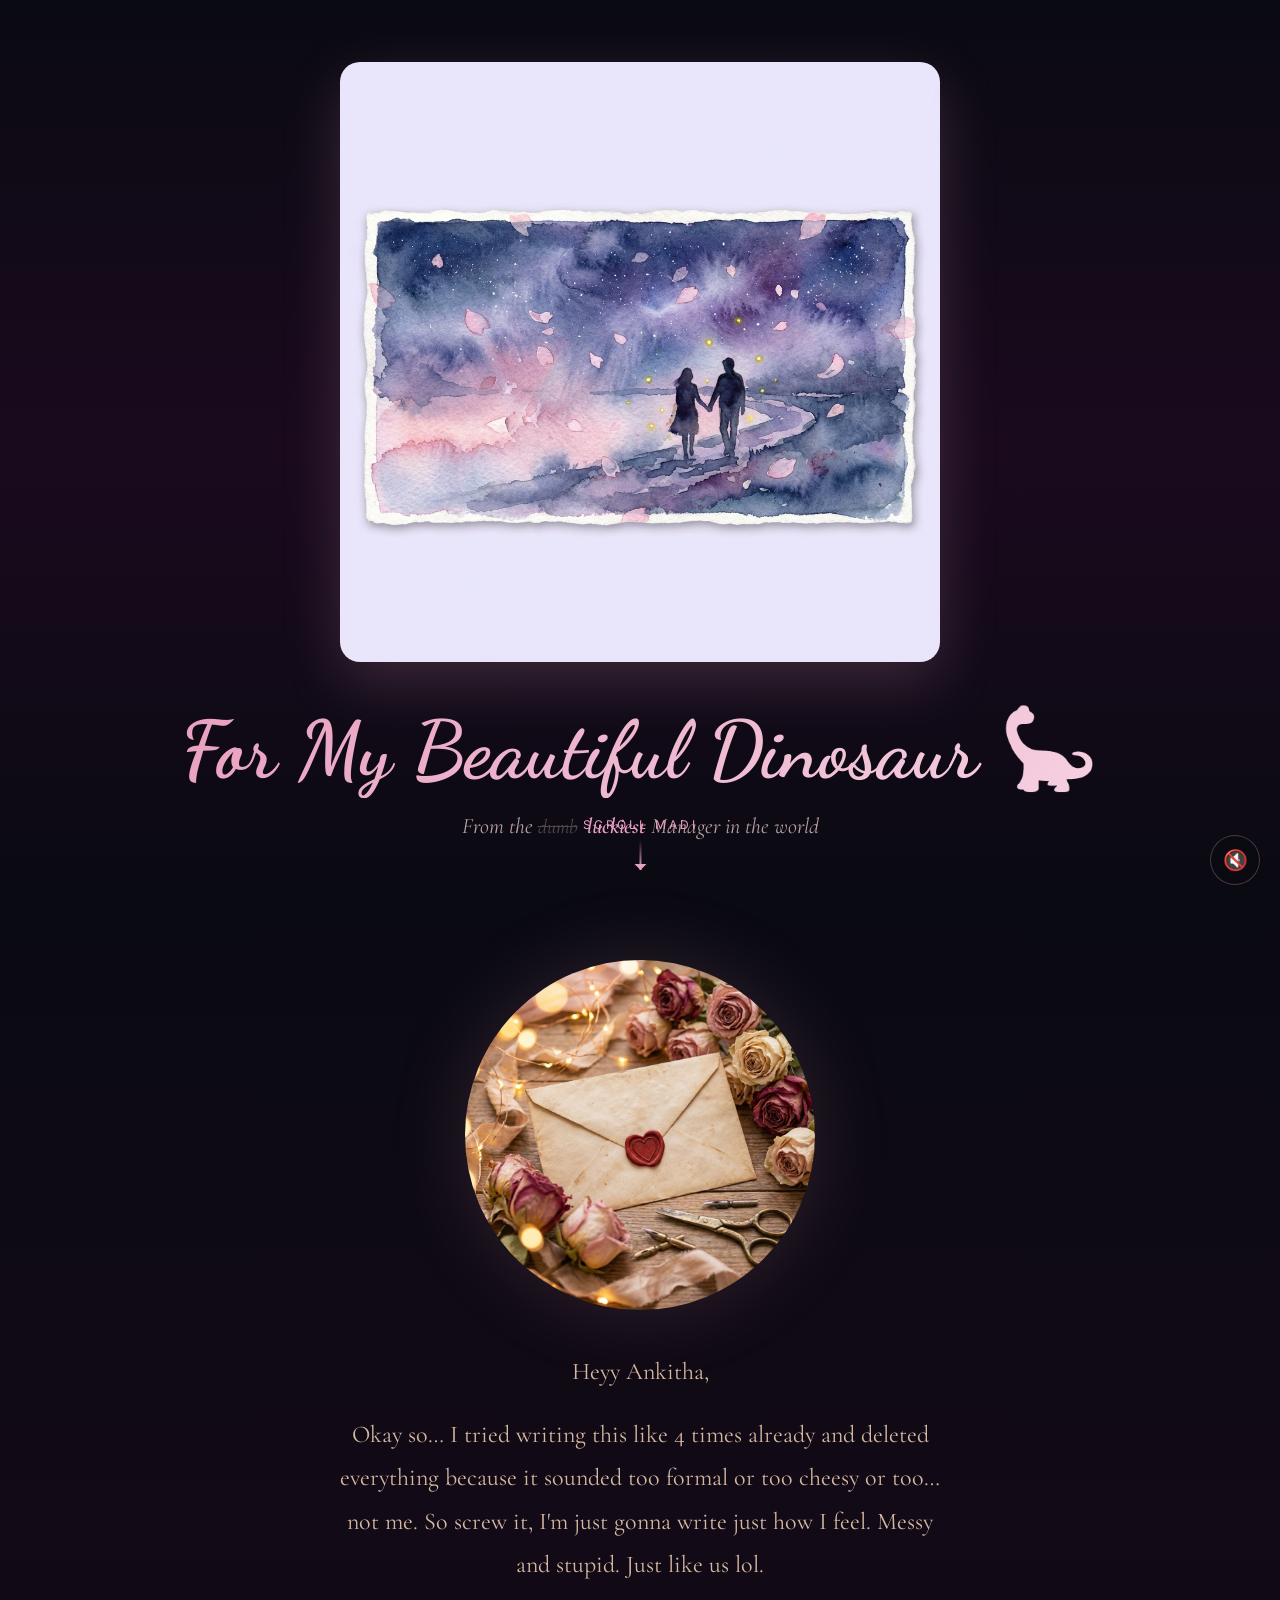
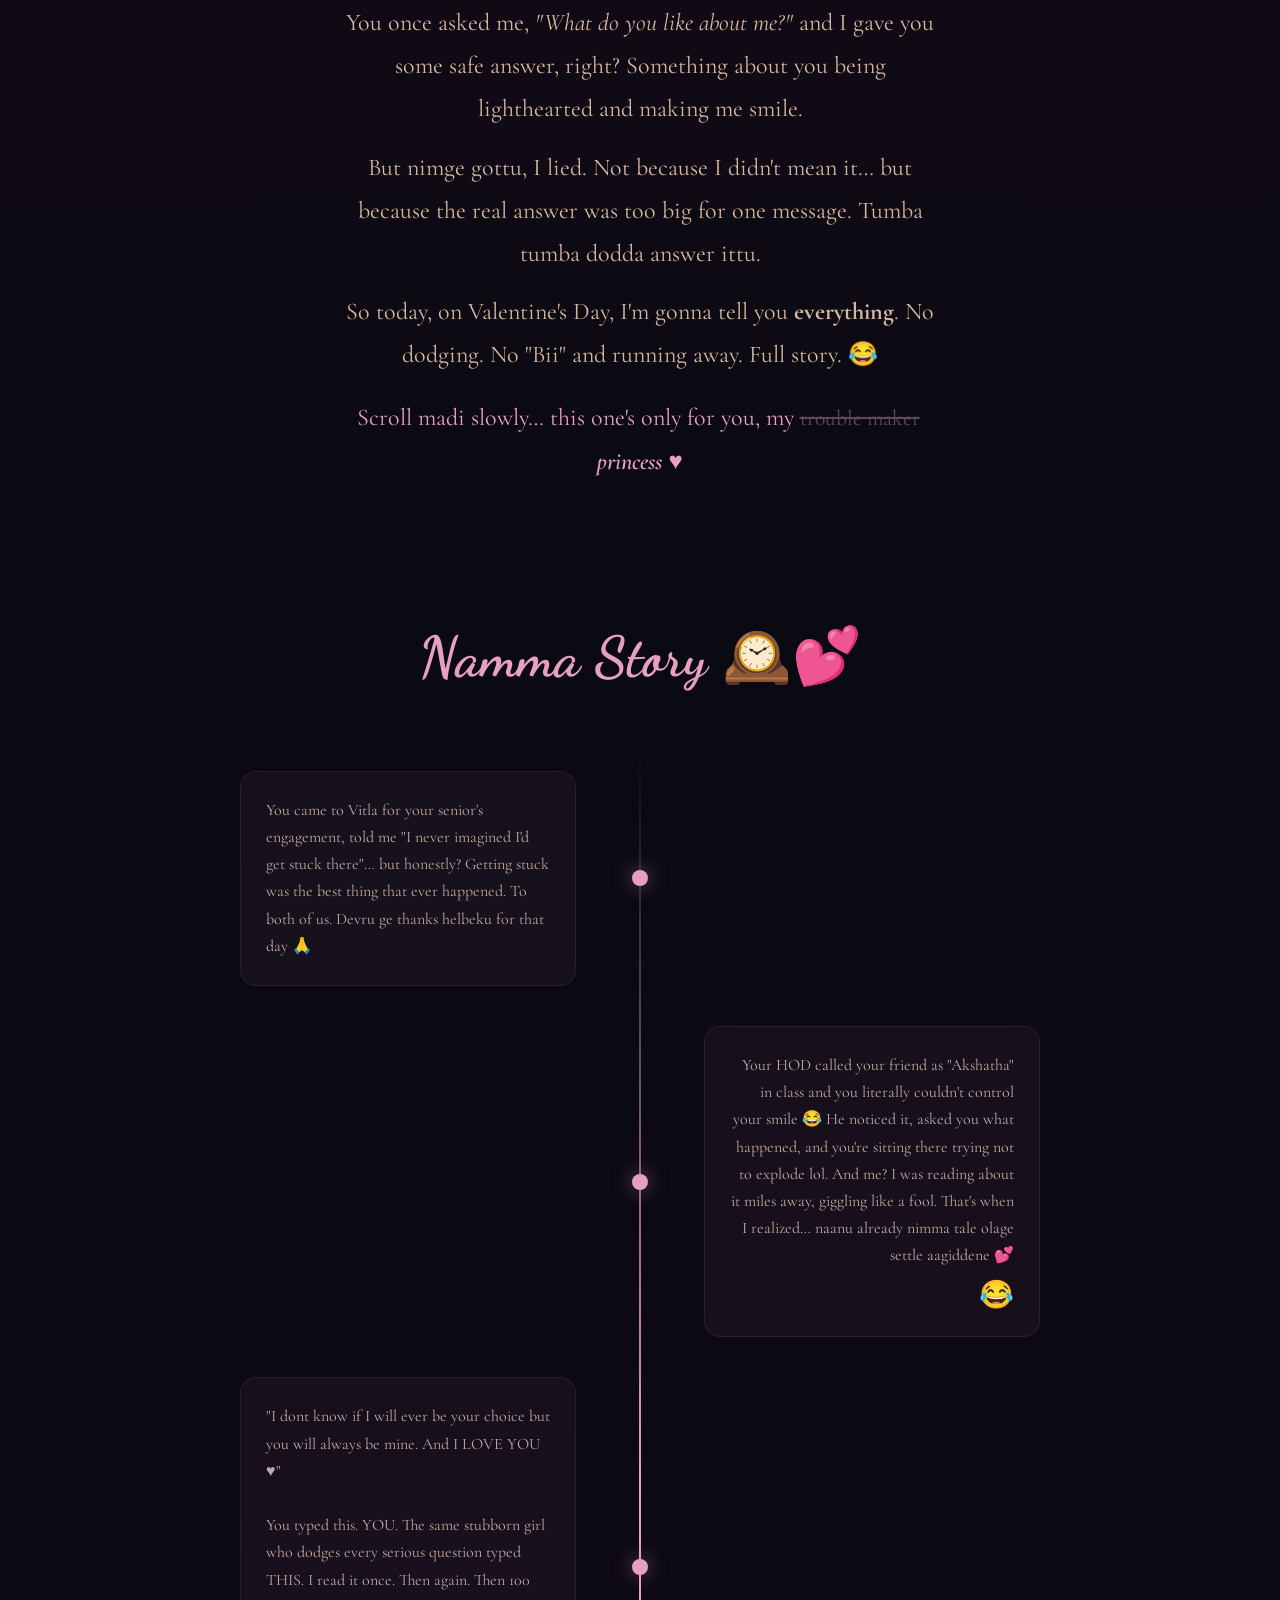
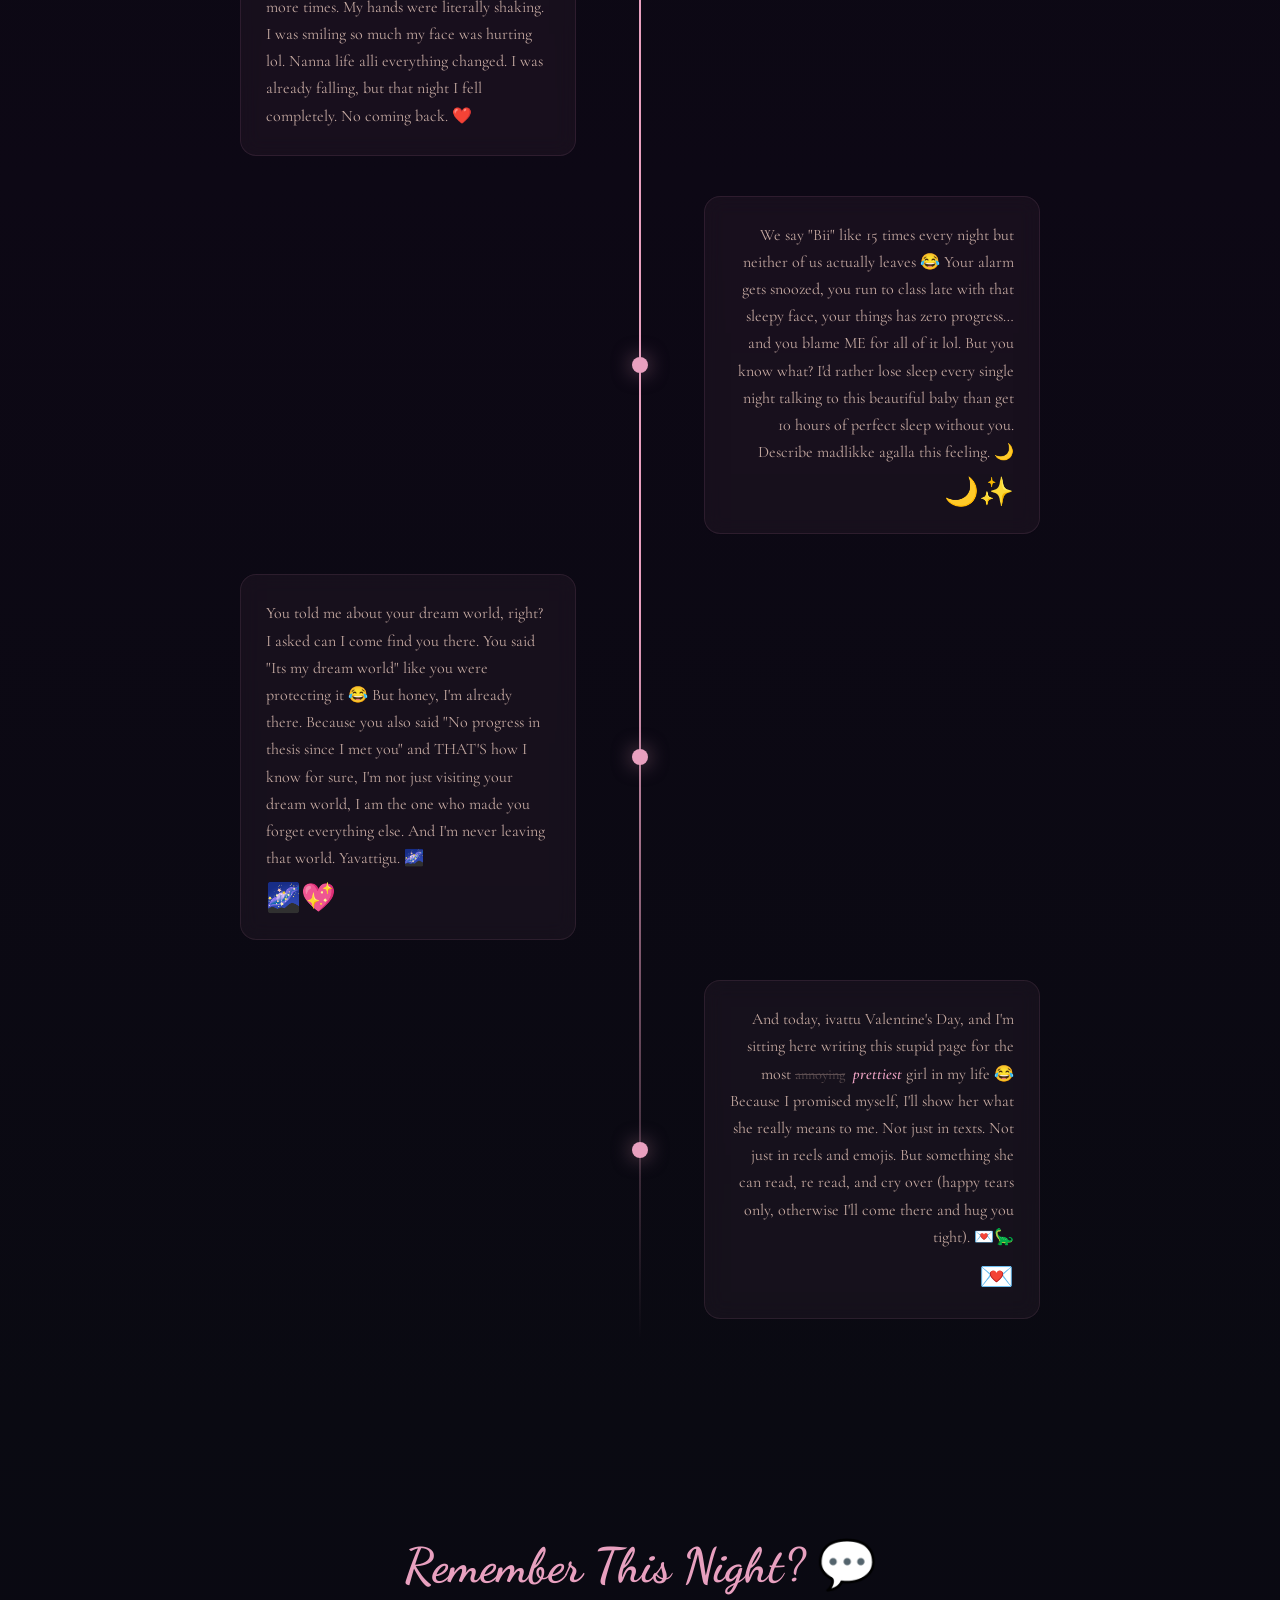
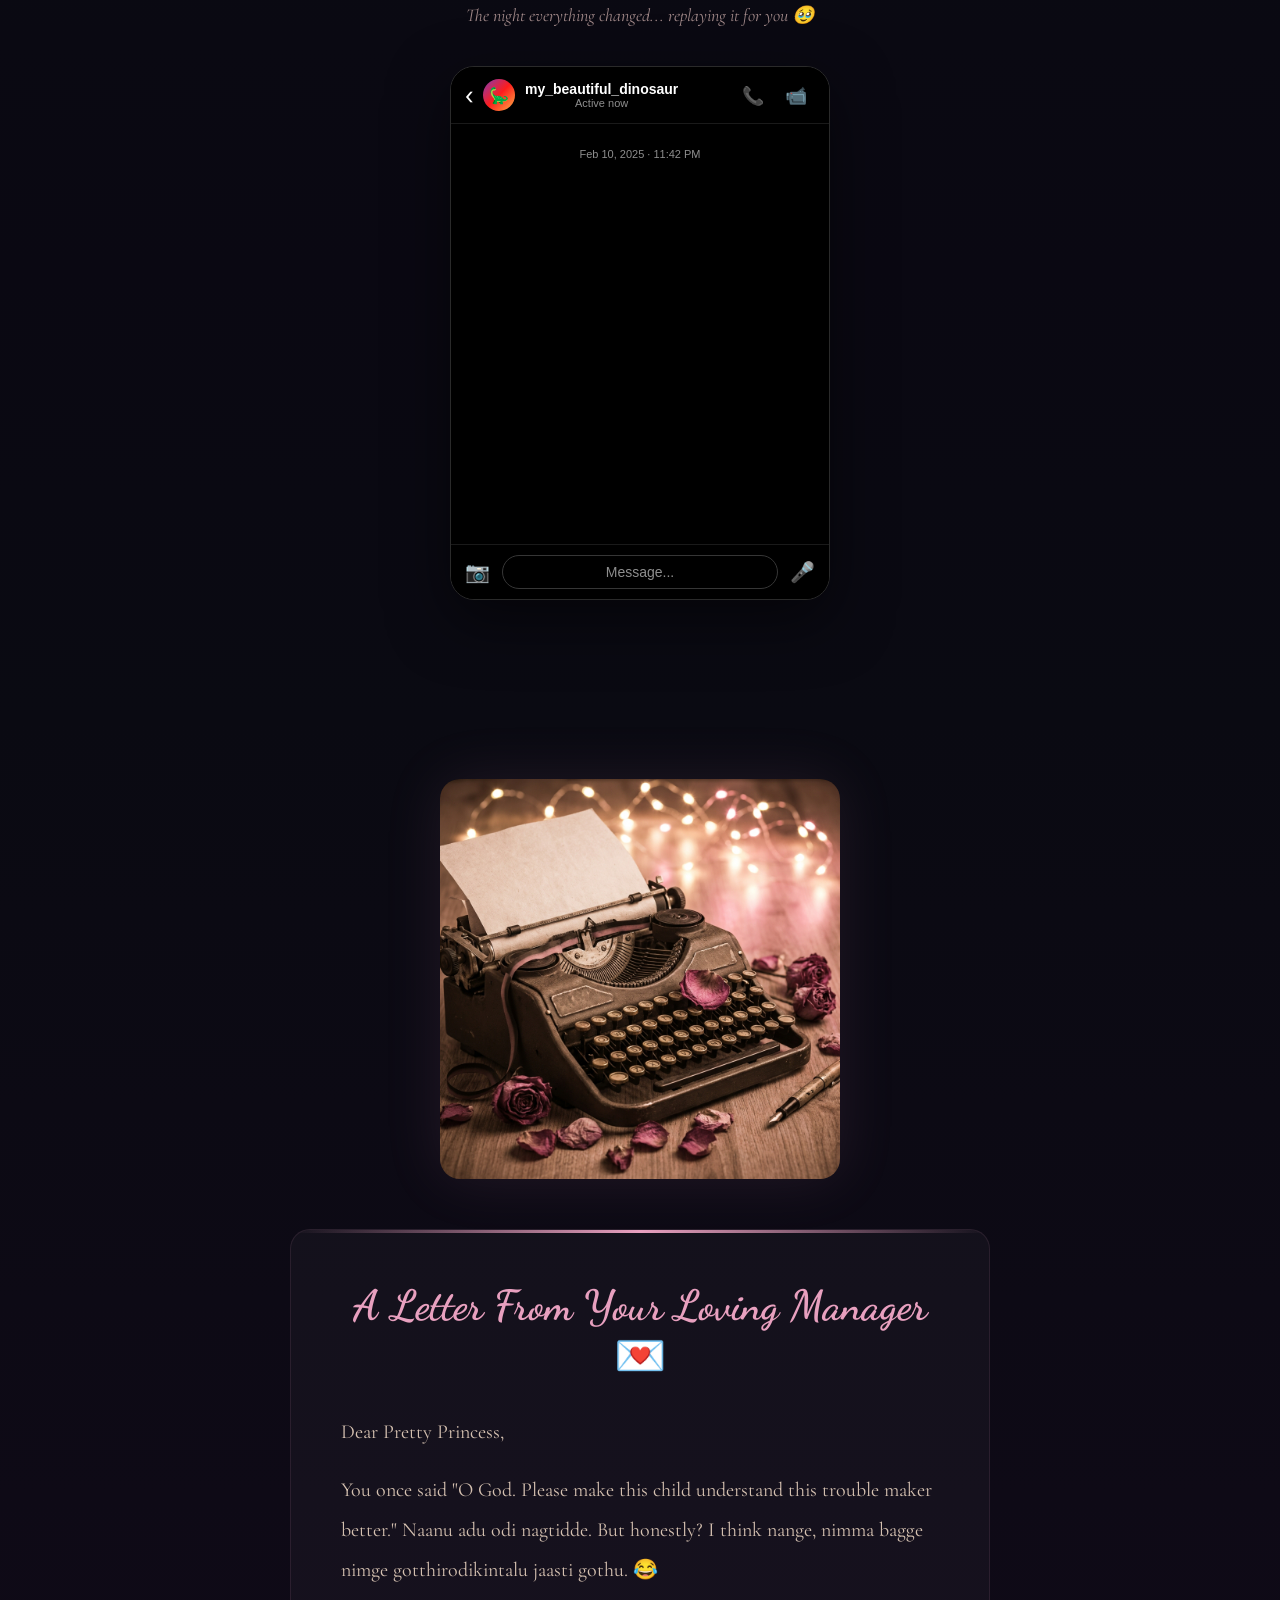
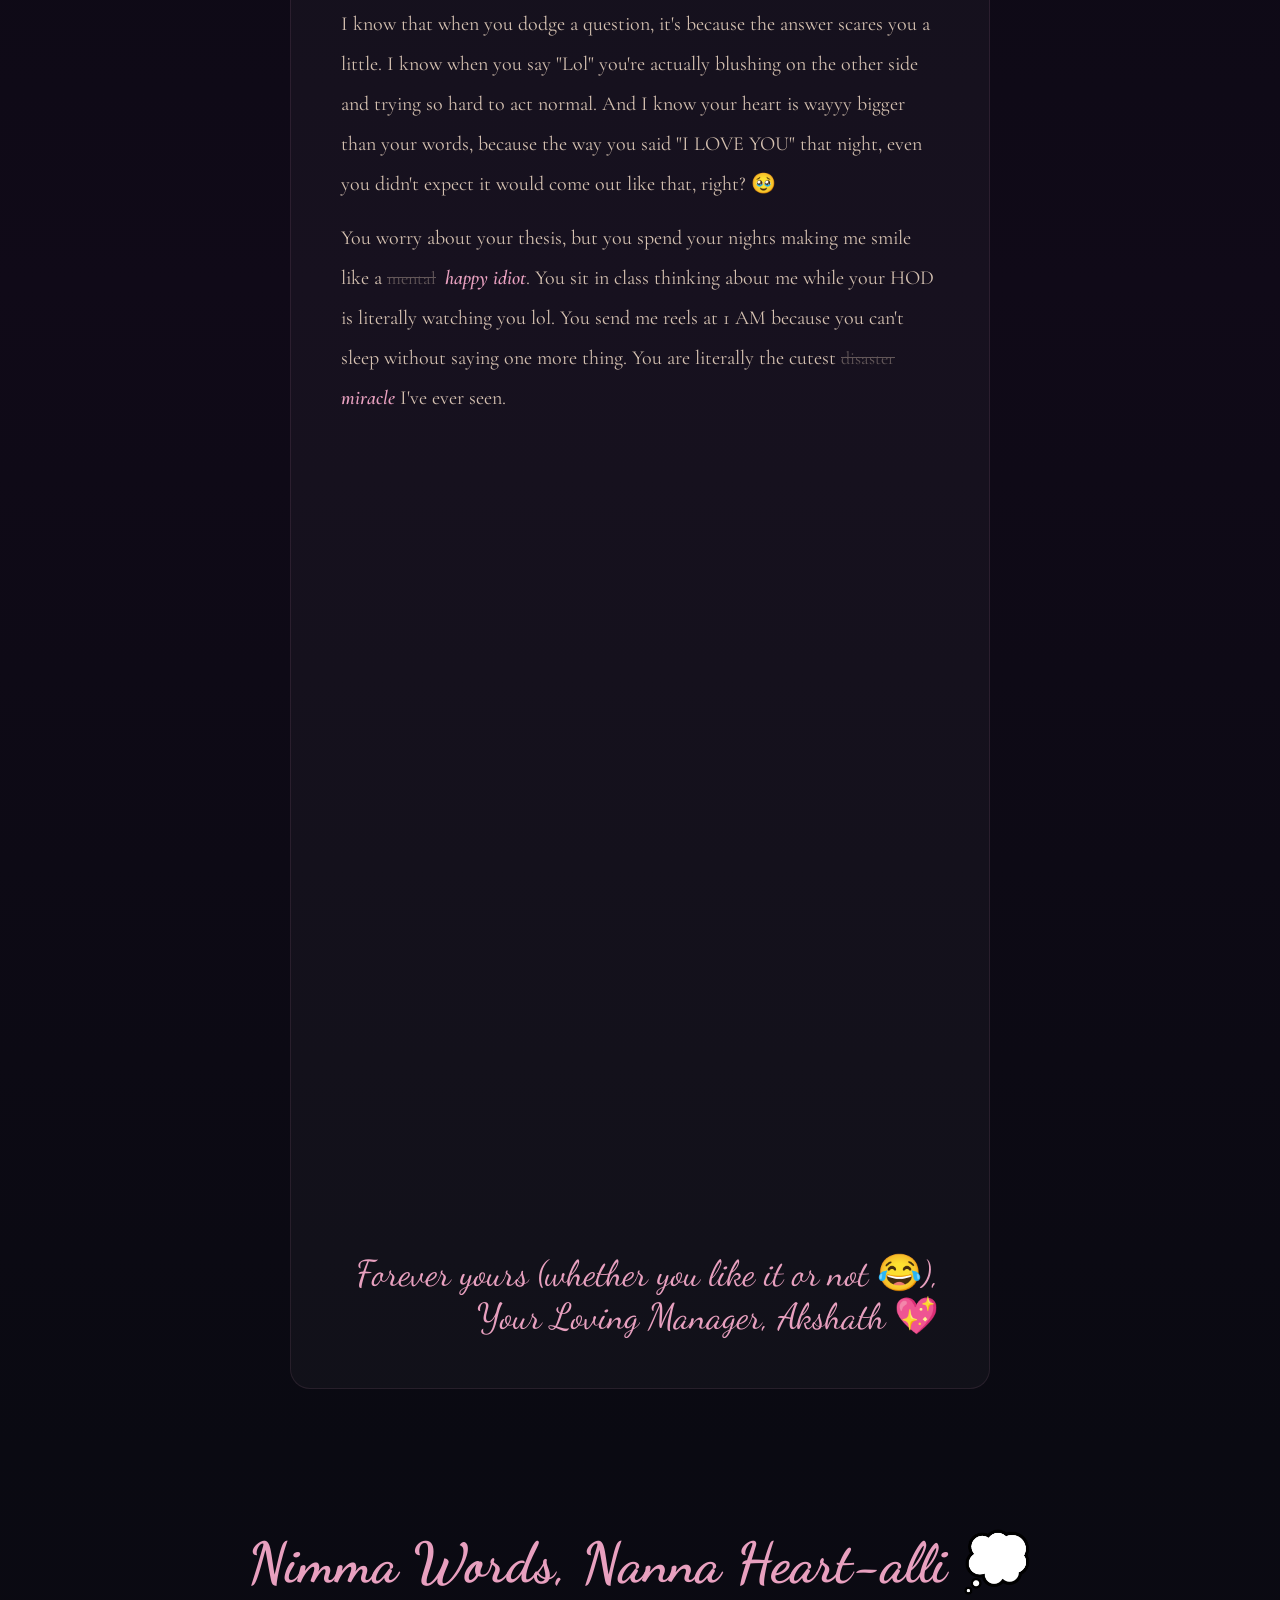
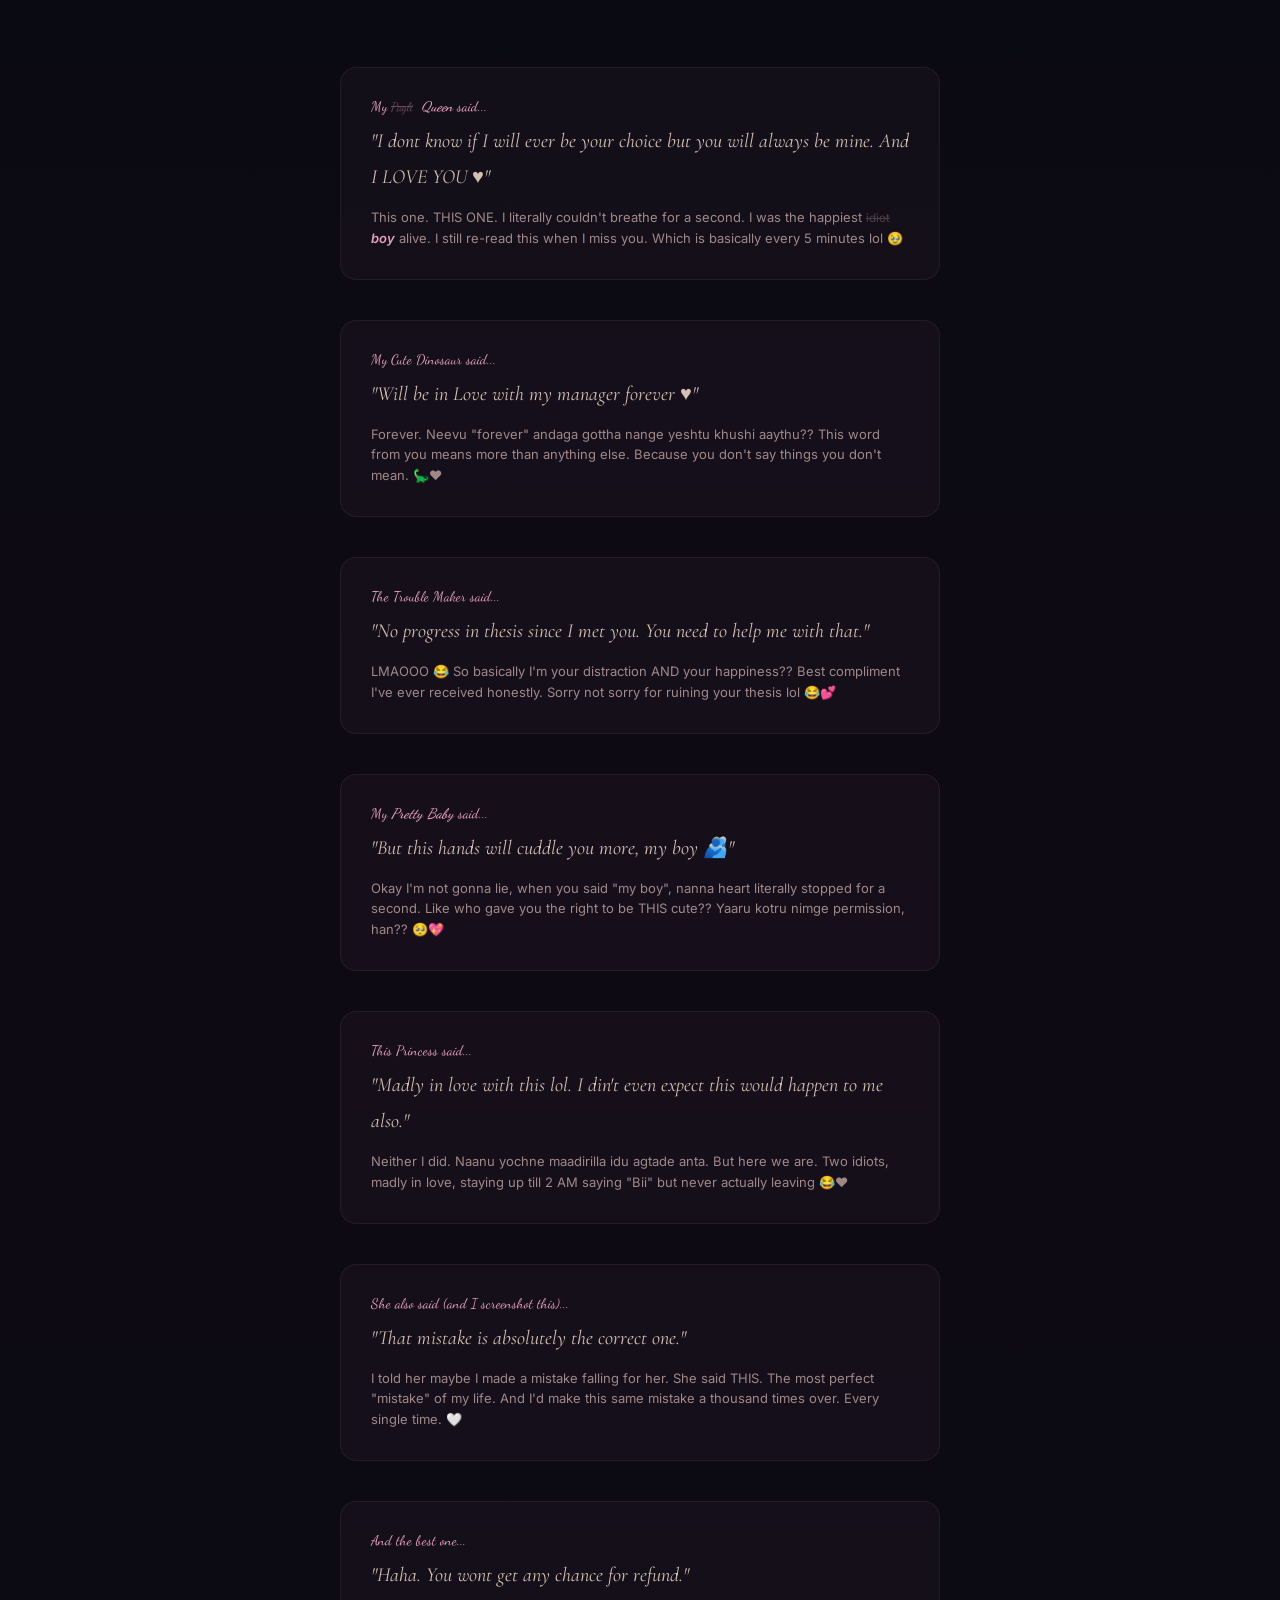
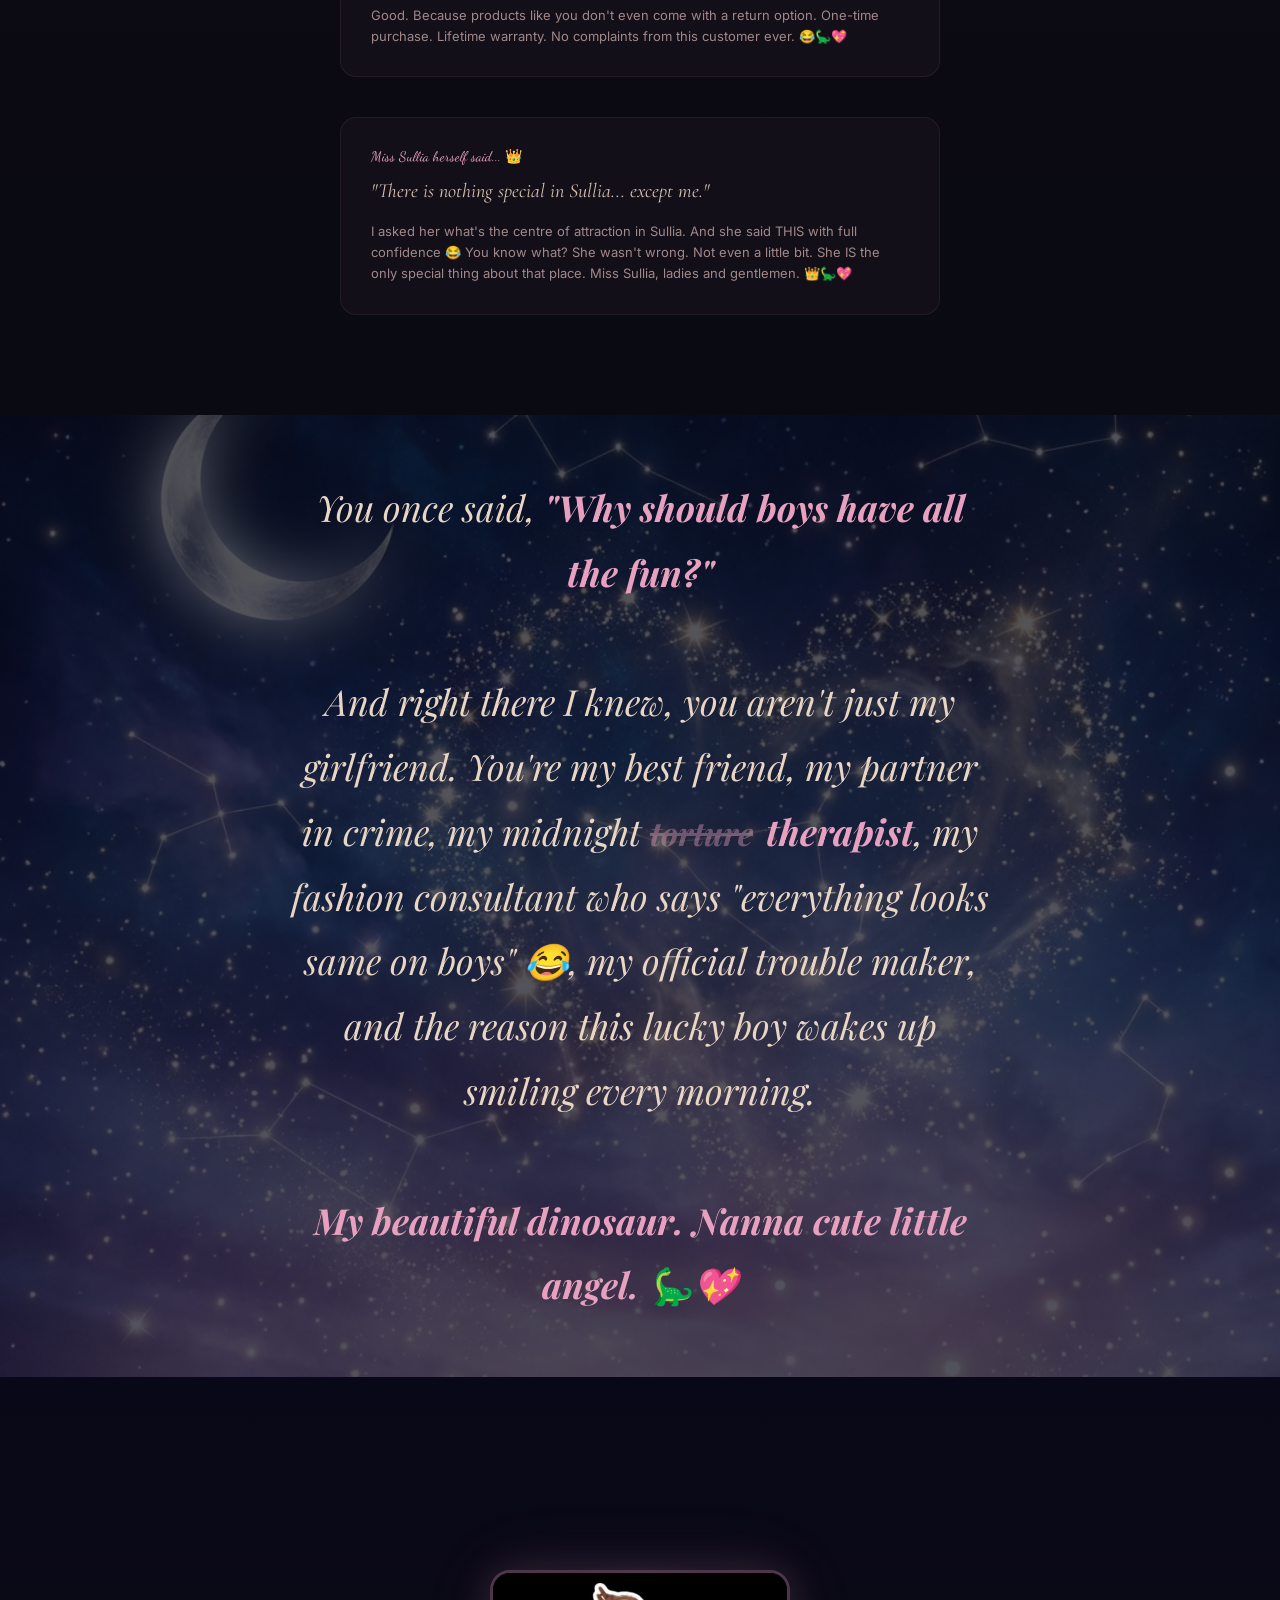
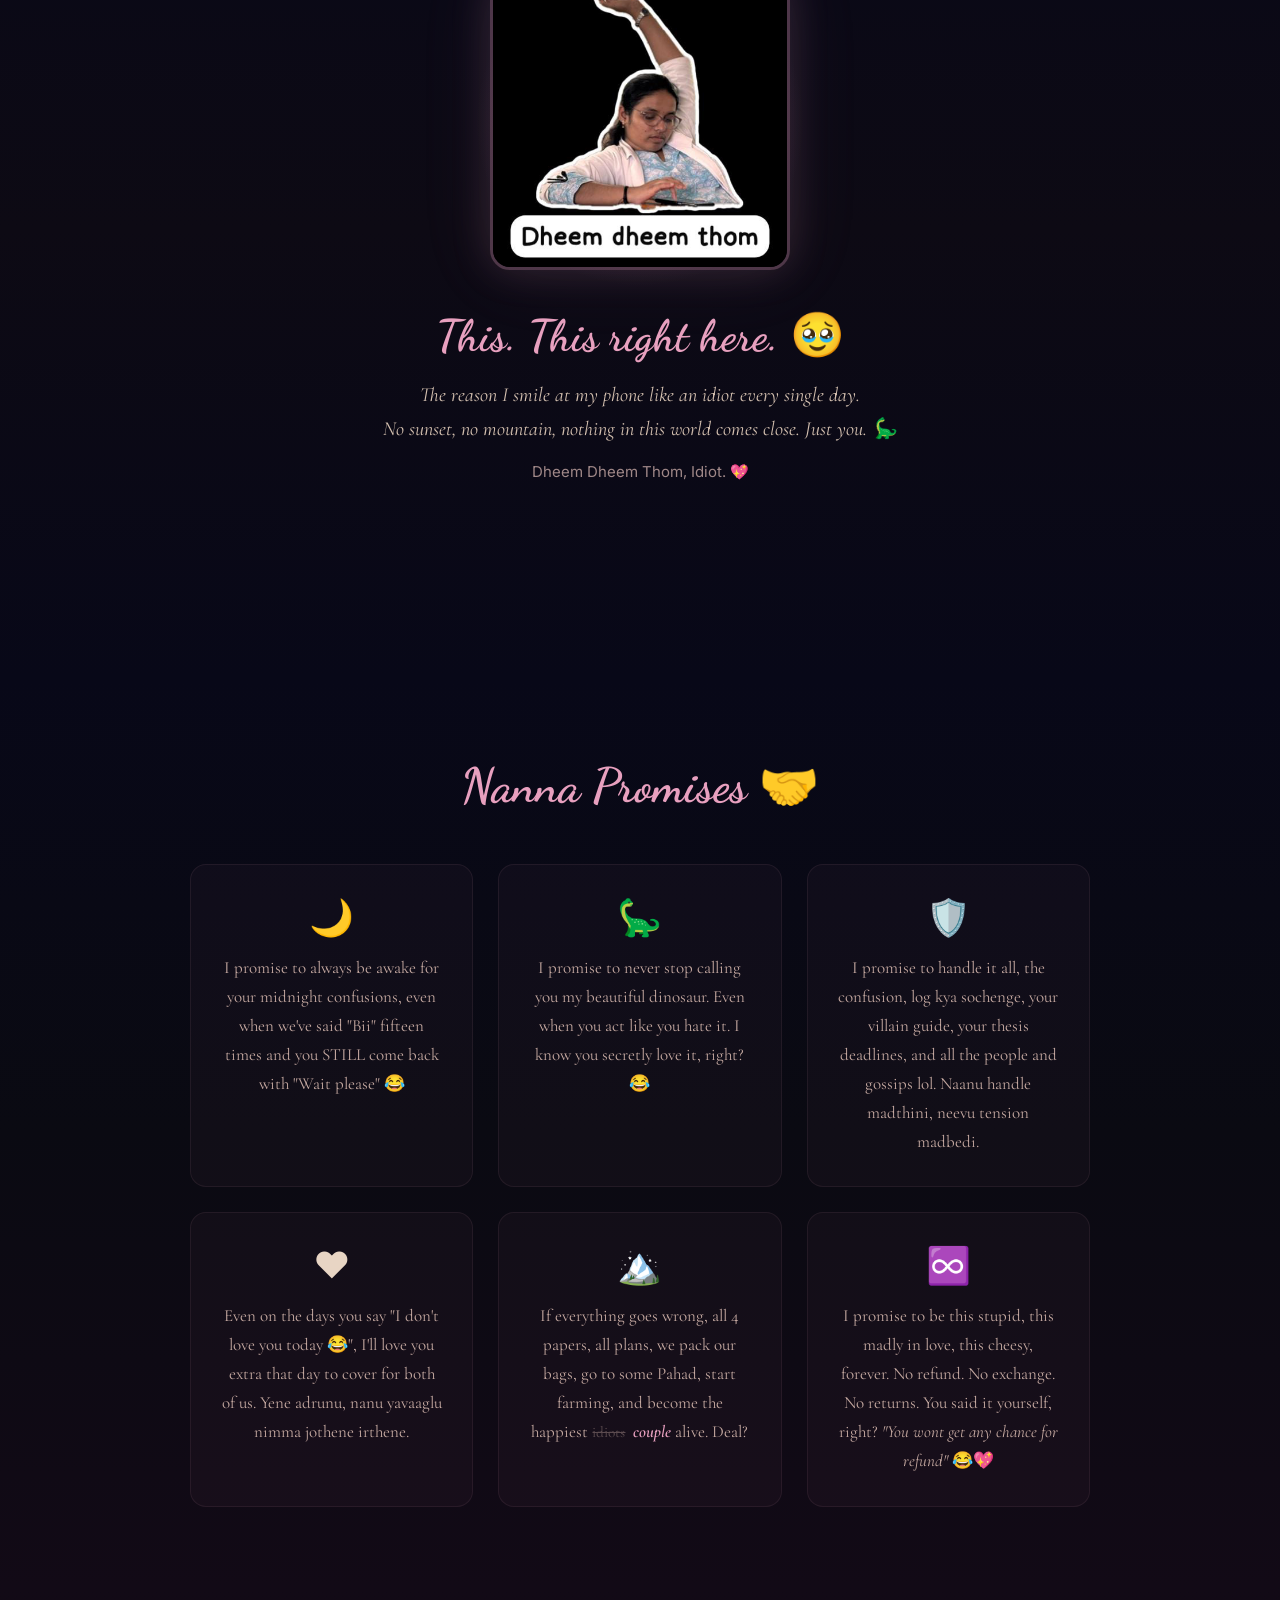
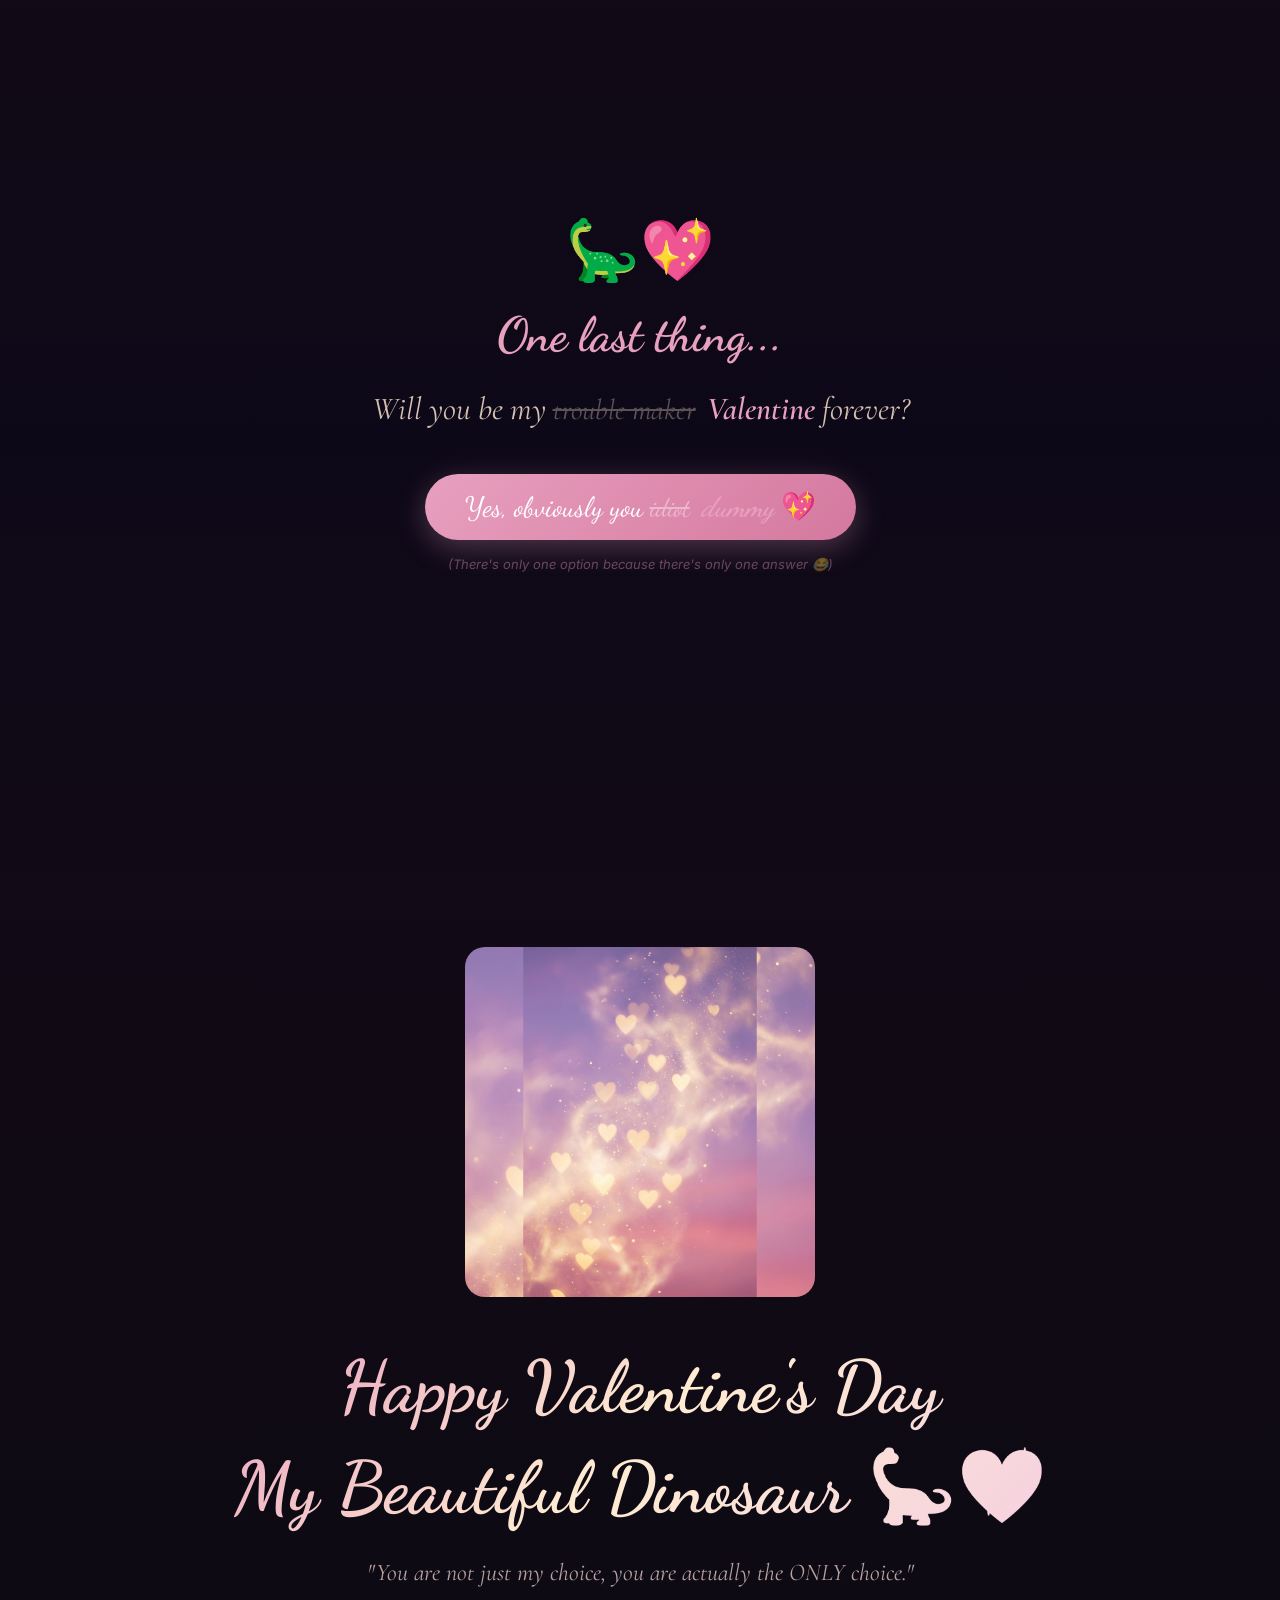
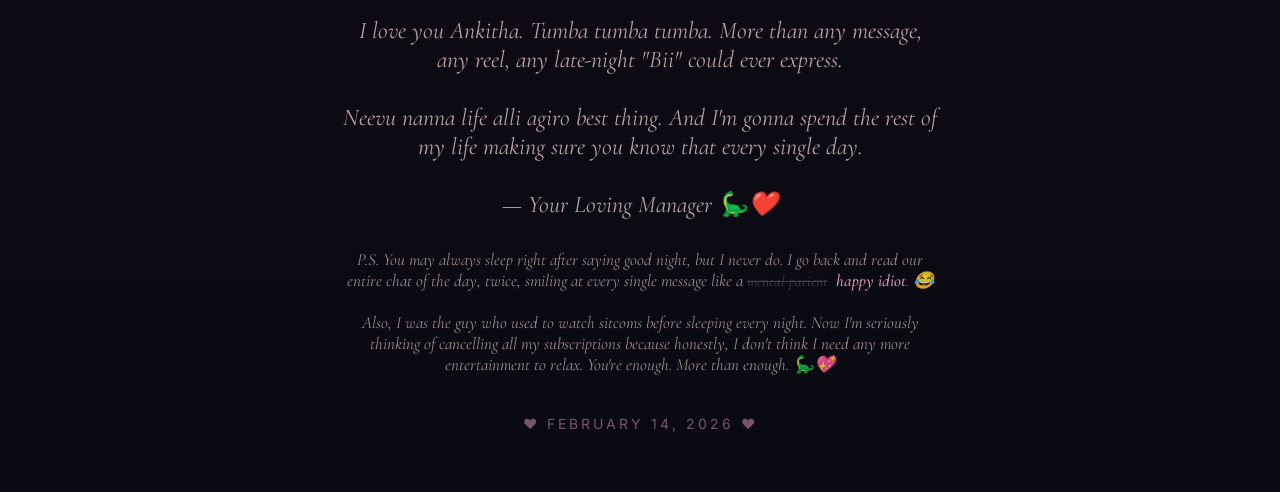
==== commit 895710e8: "Add Raabta background music via YouTube" ====
--- a/index.html
+++ b/index.html
@@ -378,6 +378,13 @@
 
   <button id="music-toggle" title="Toggle Music">🔇</button>
 
+  <!-- Hidden YouTube Player -->
+  <div id="yt-wrapper"
+    style="position:fixed;top:-9999px;left:-9999px;width:1px;height:1px;overflow:hidden;pointer-events:none;">
+    <div id="yt-player"></div>
+  </div>
+
+  <script src="https://www.youtube.com/iframe_api"></script>
   <script src="script.js"></script>
 </body>
 
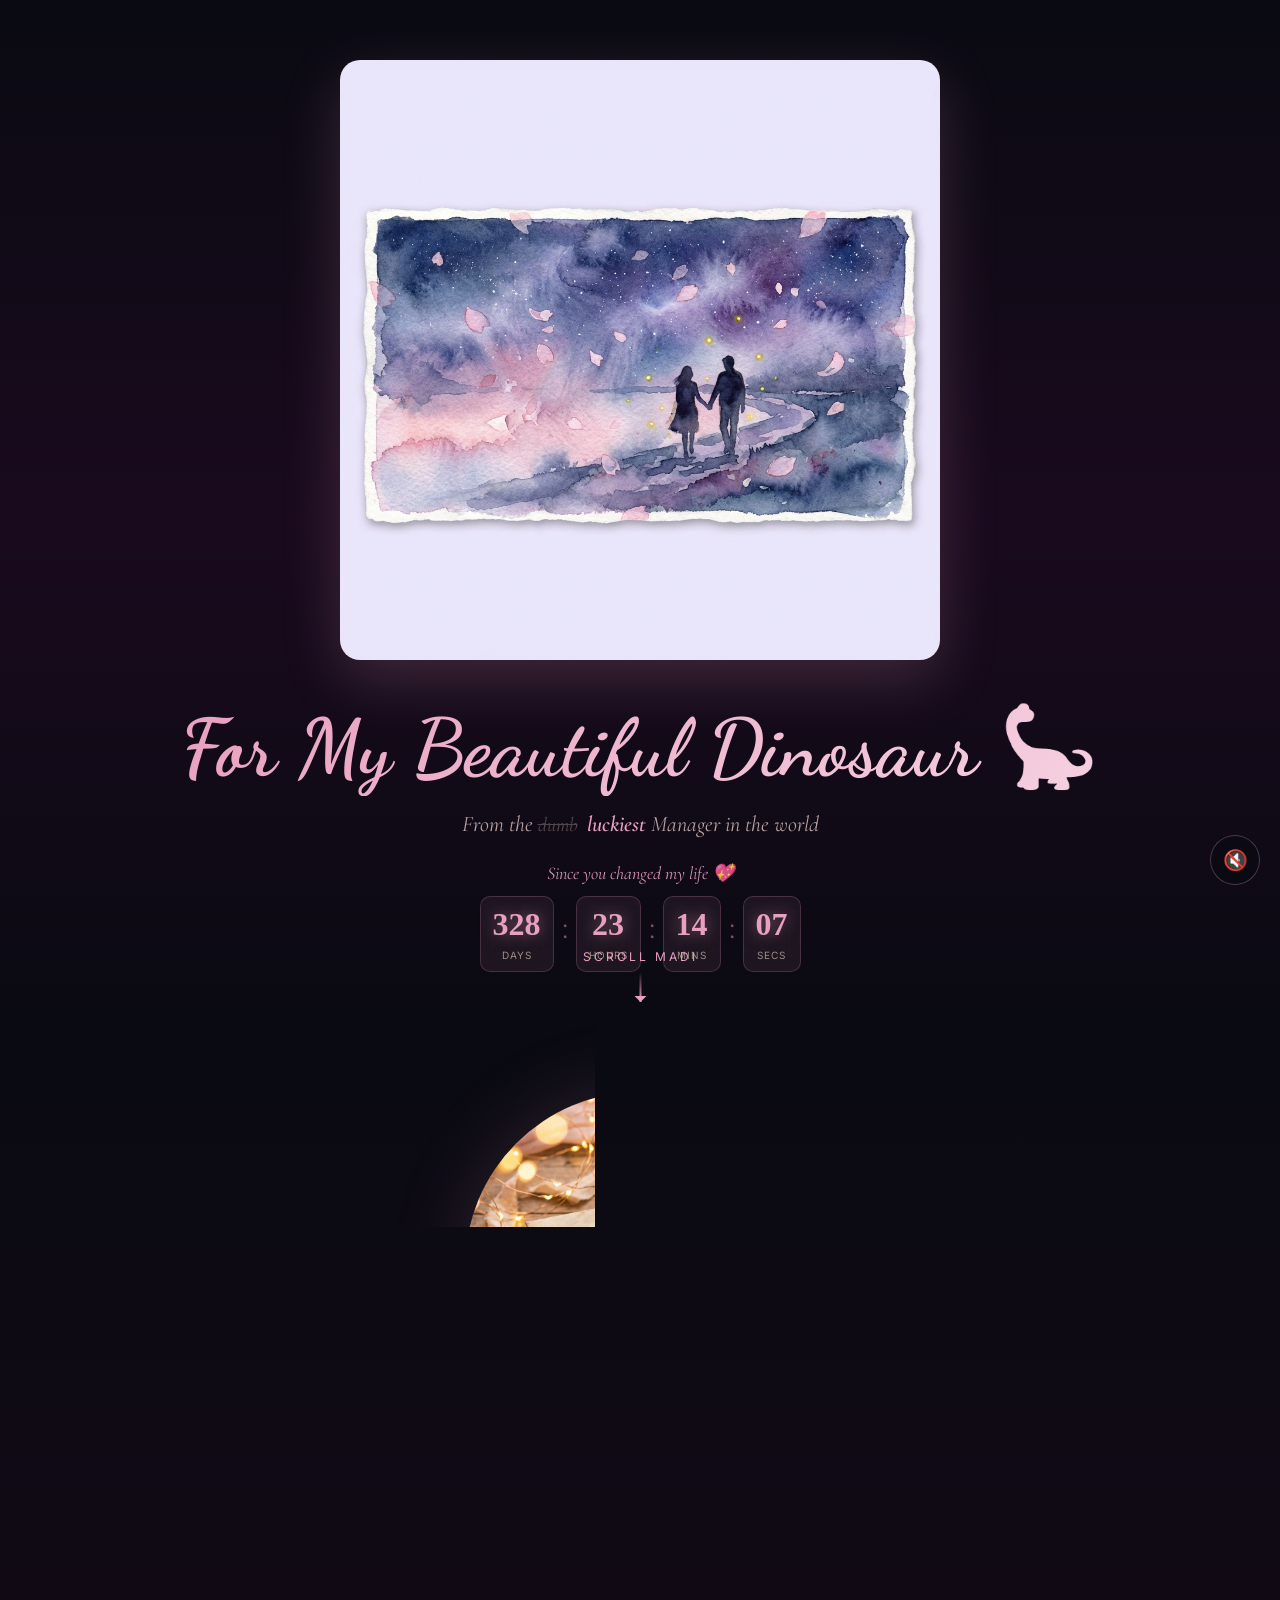
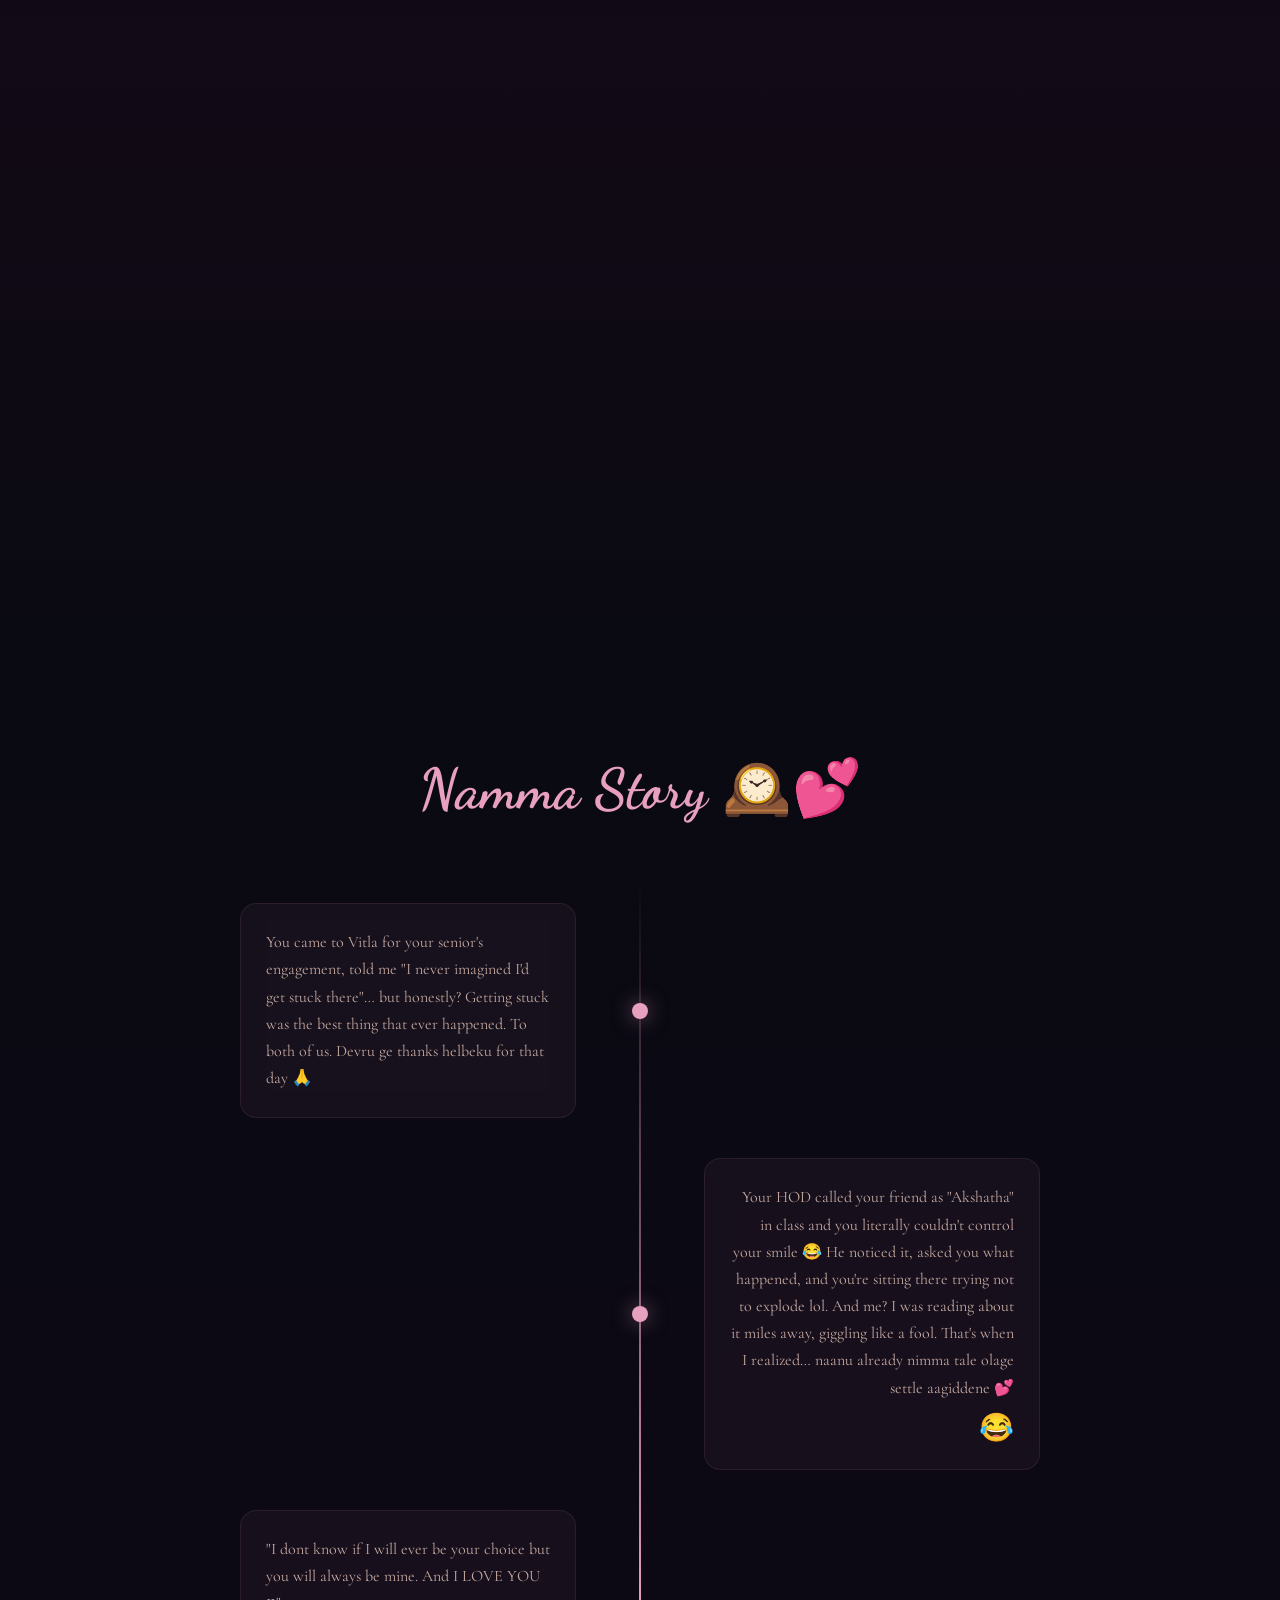
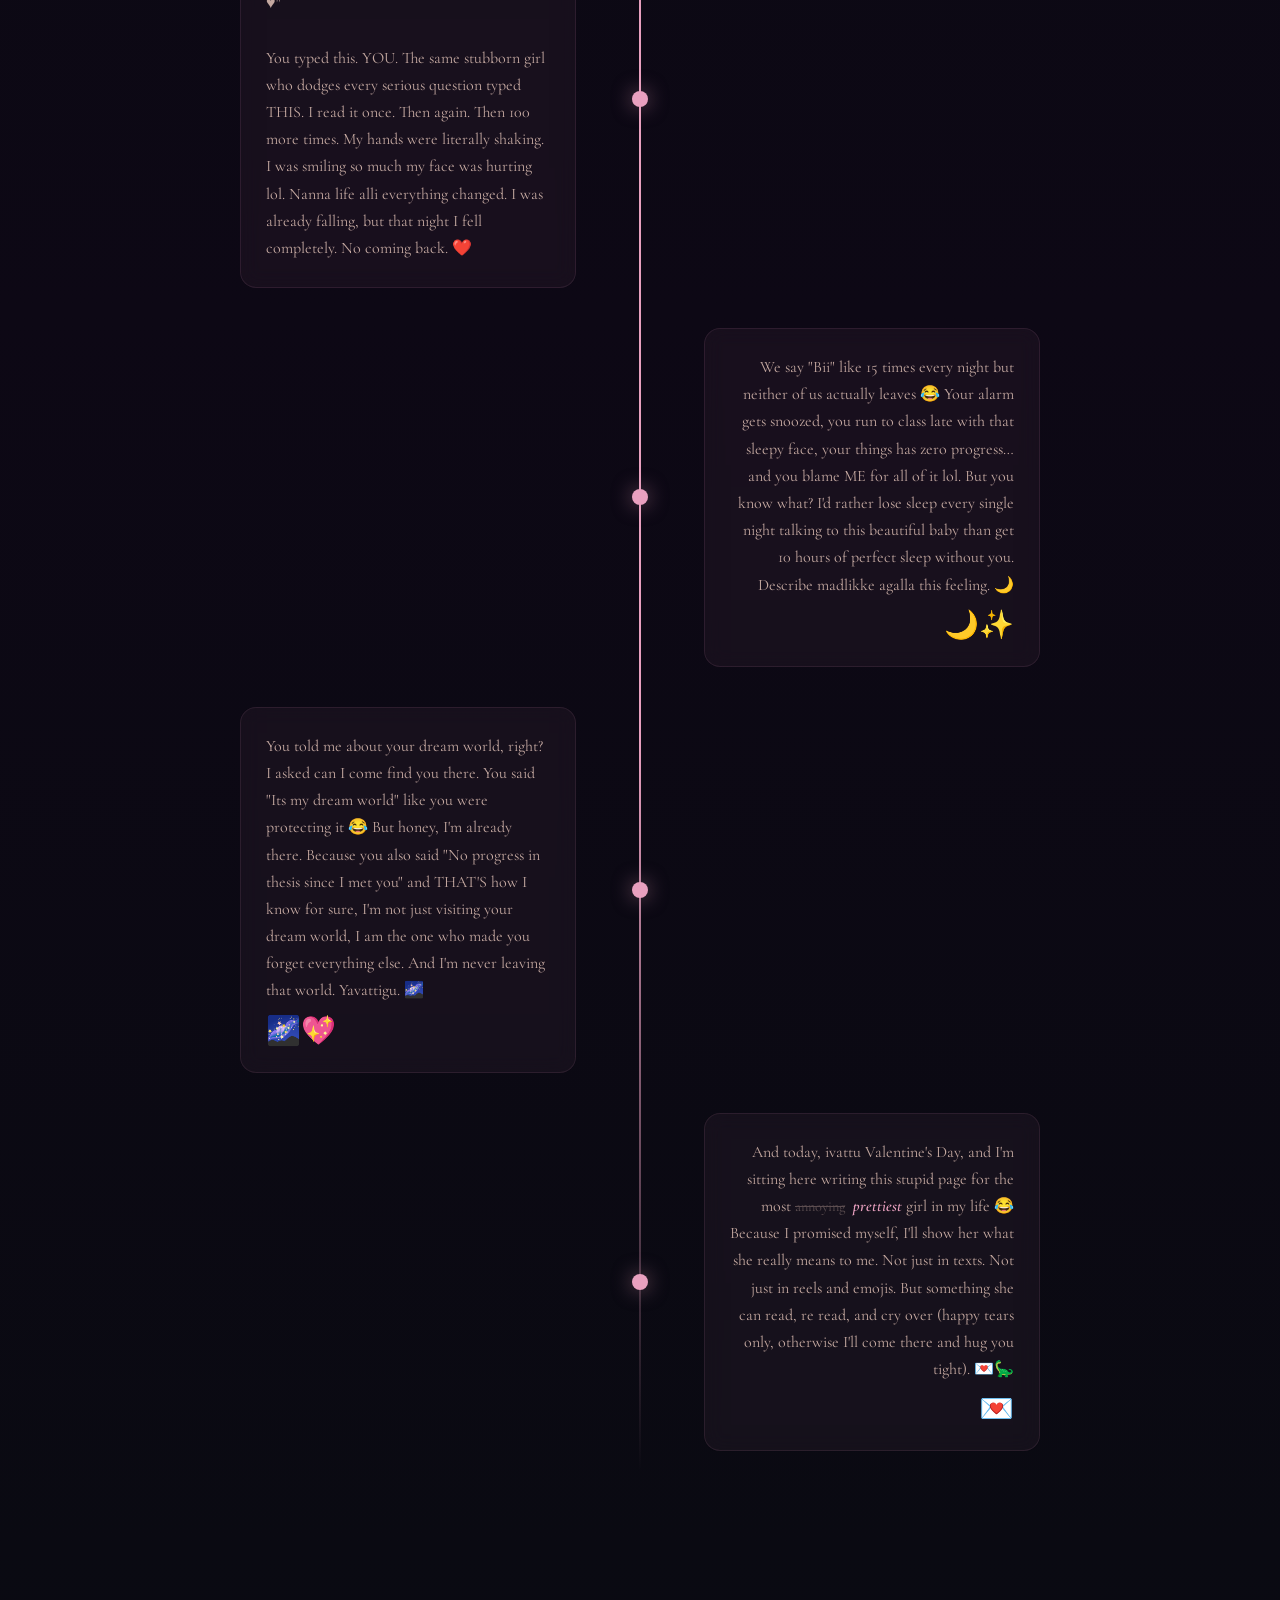
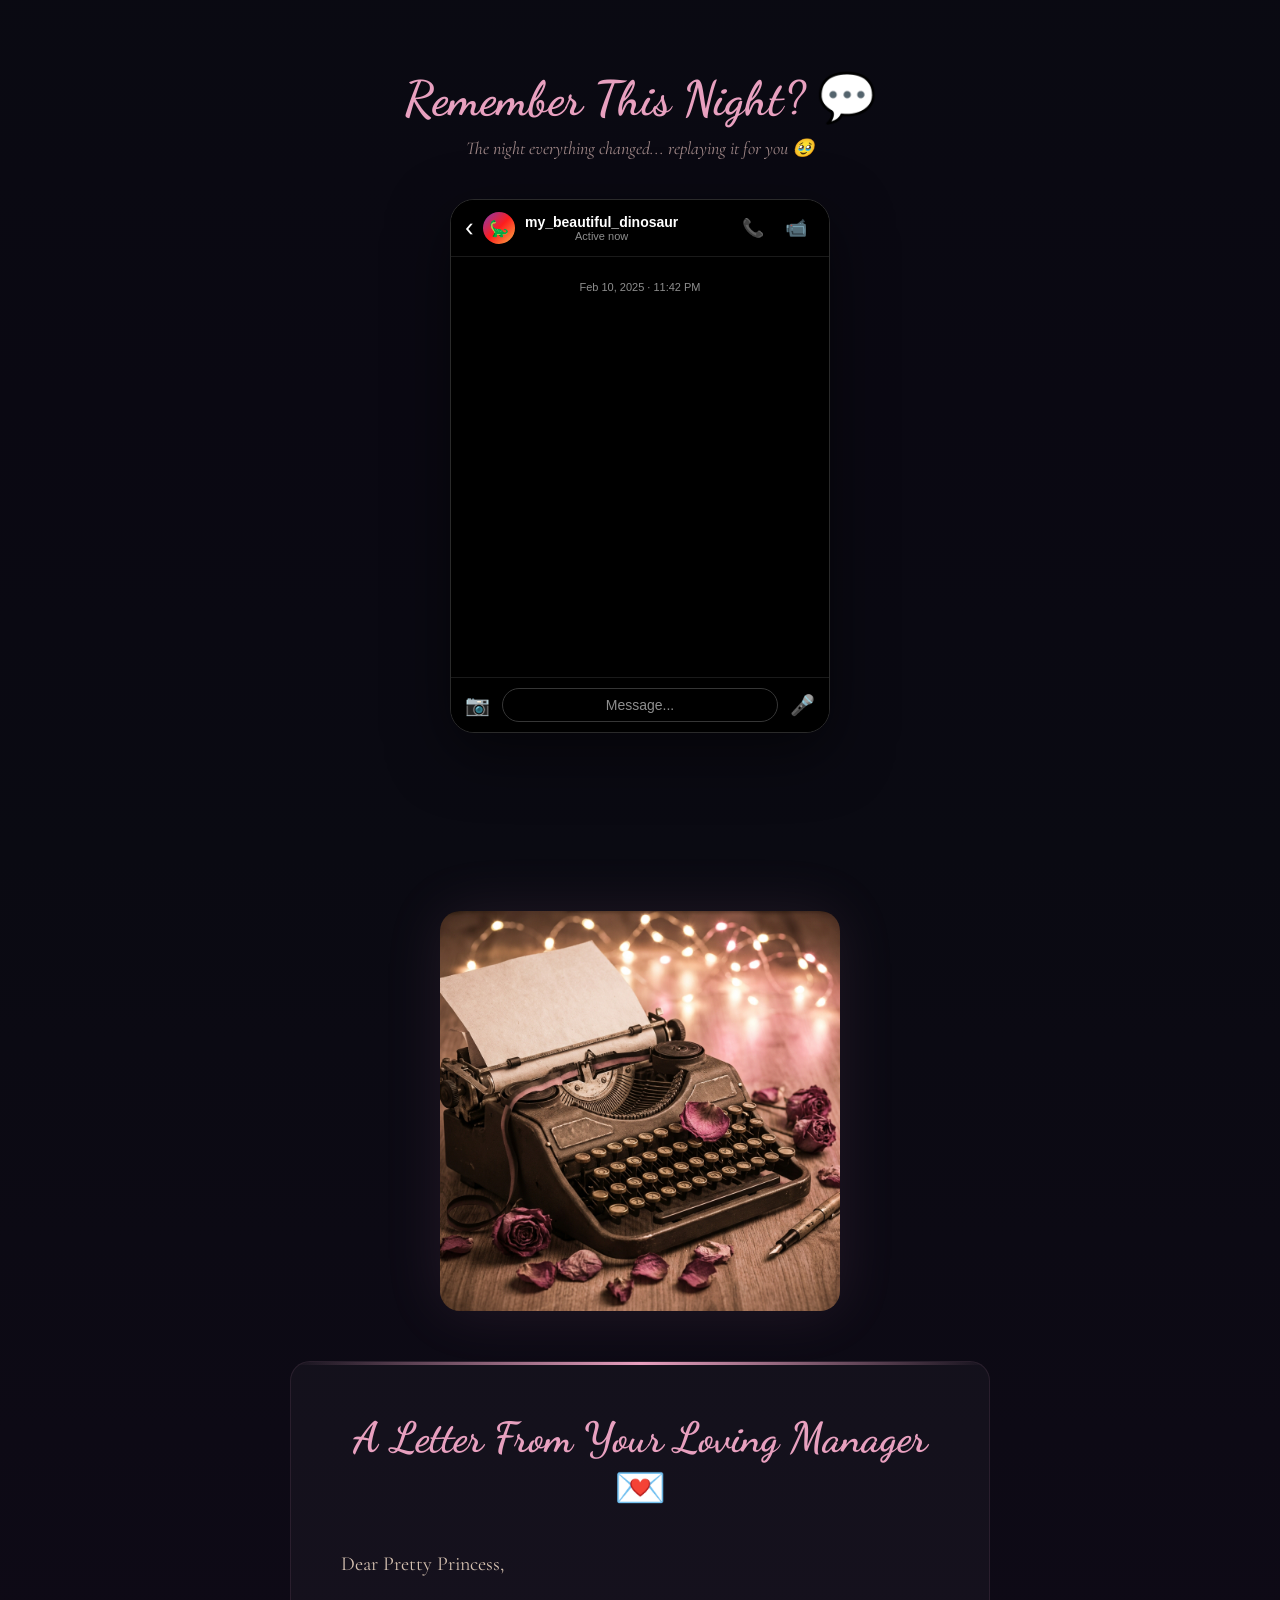
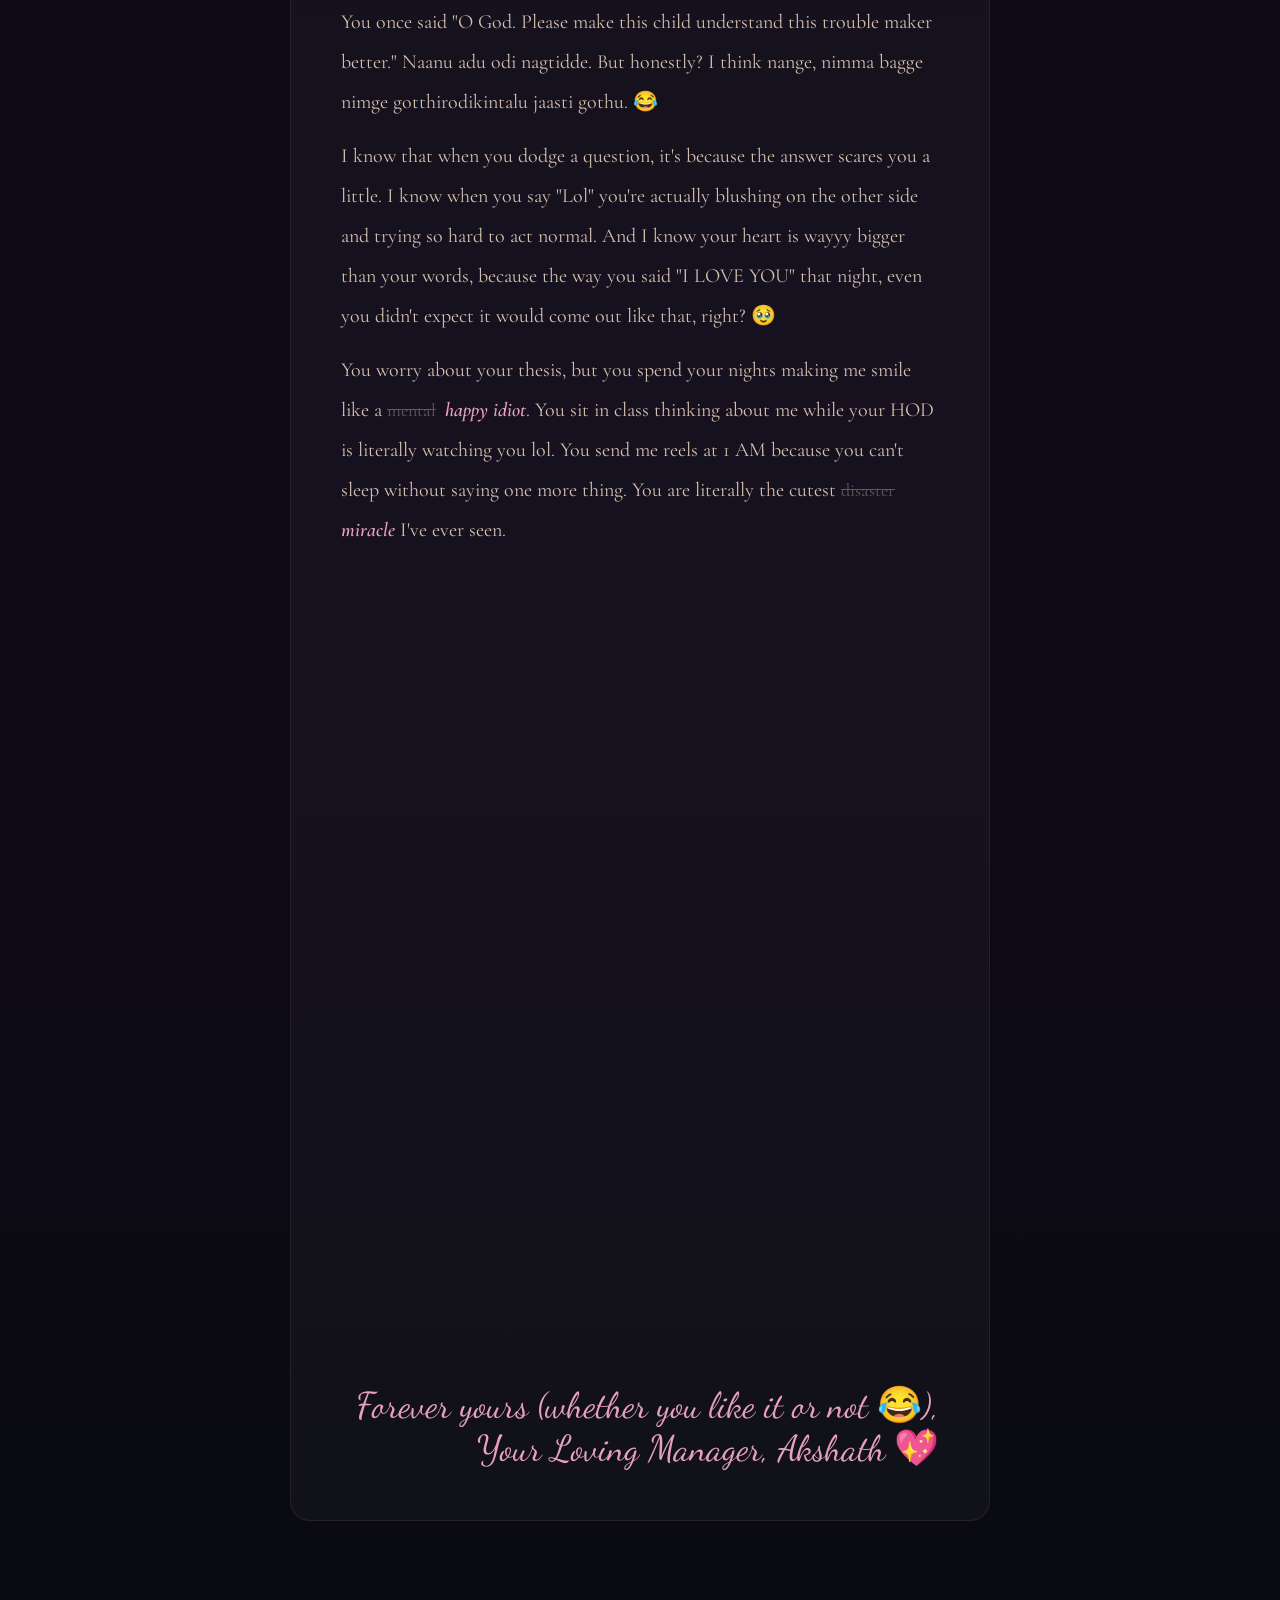
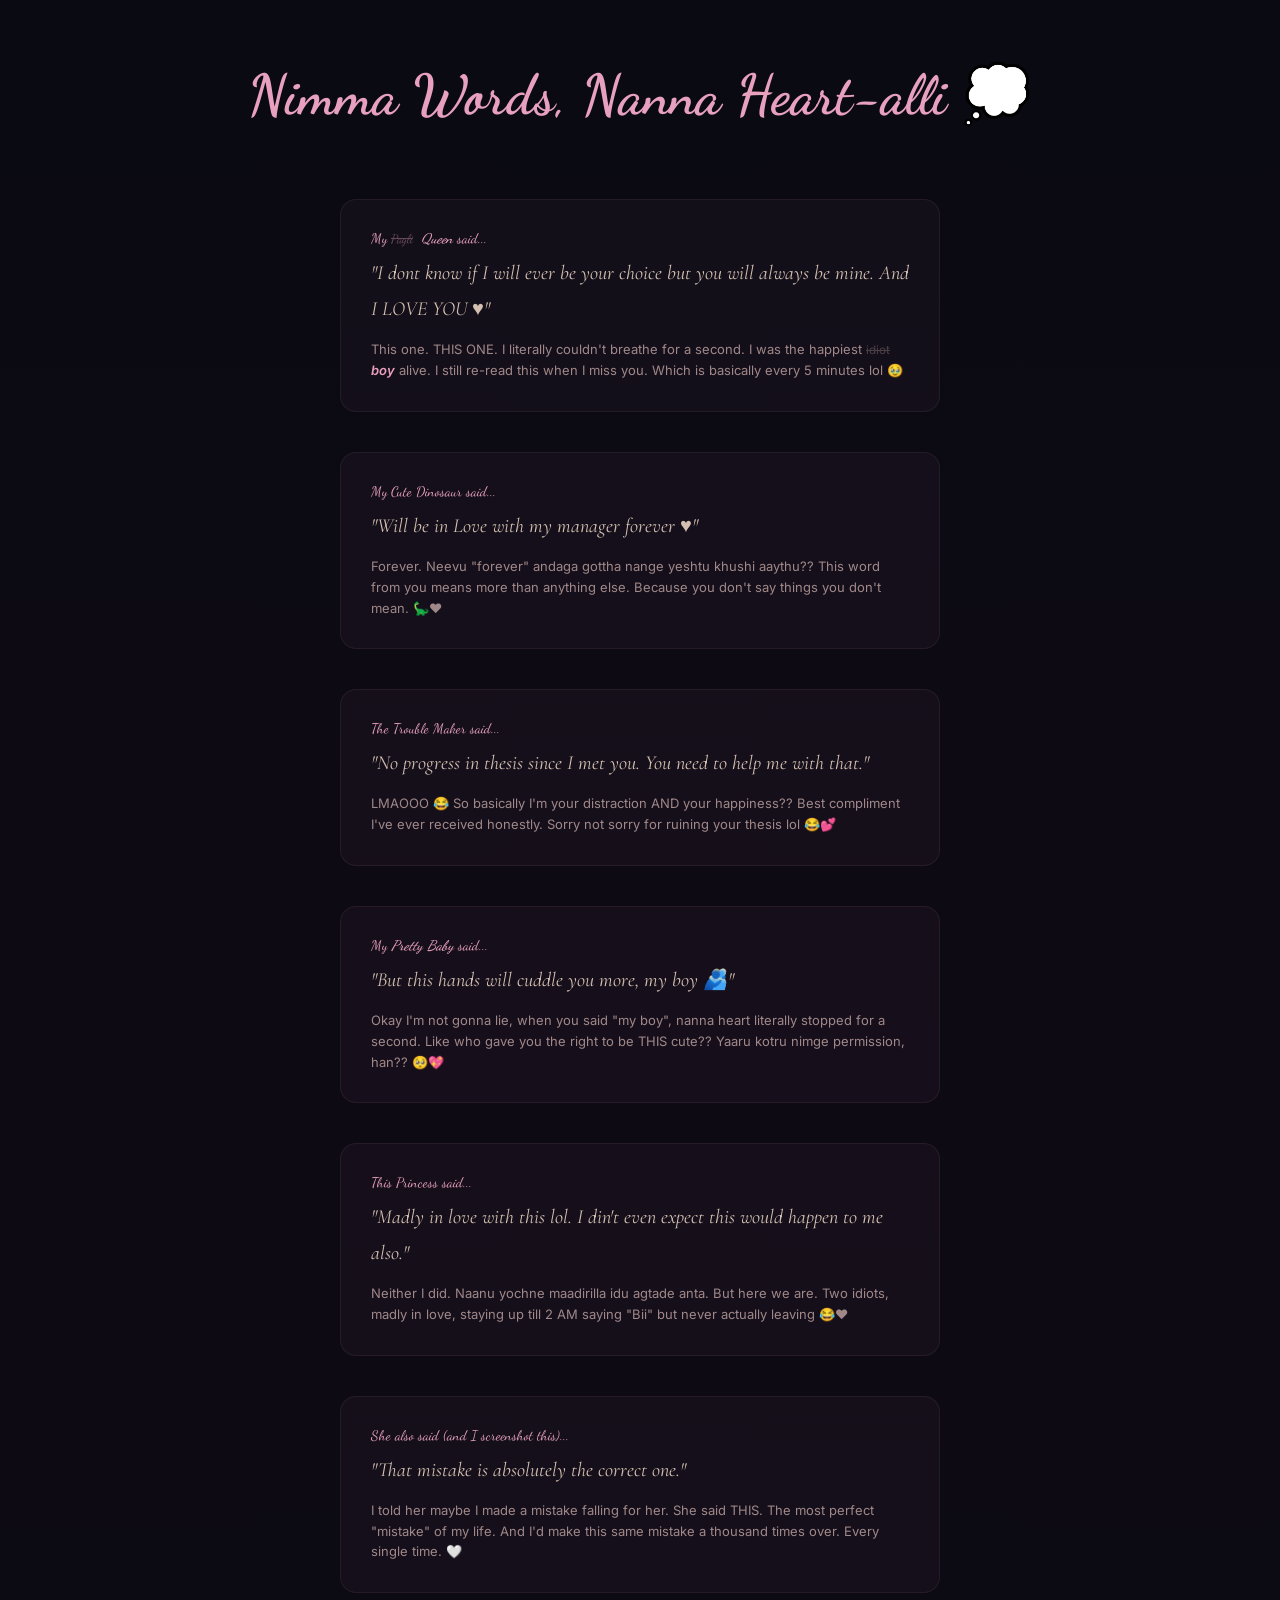
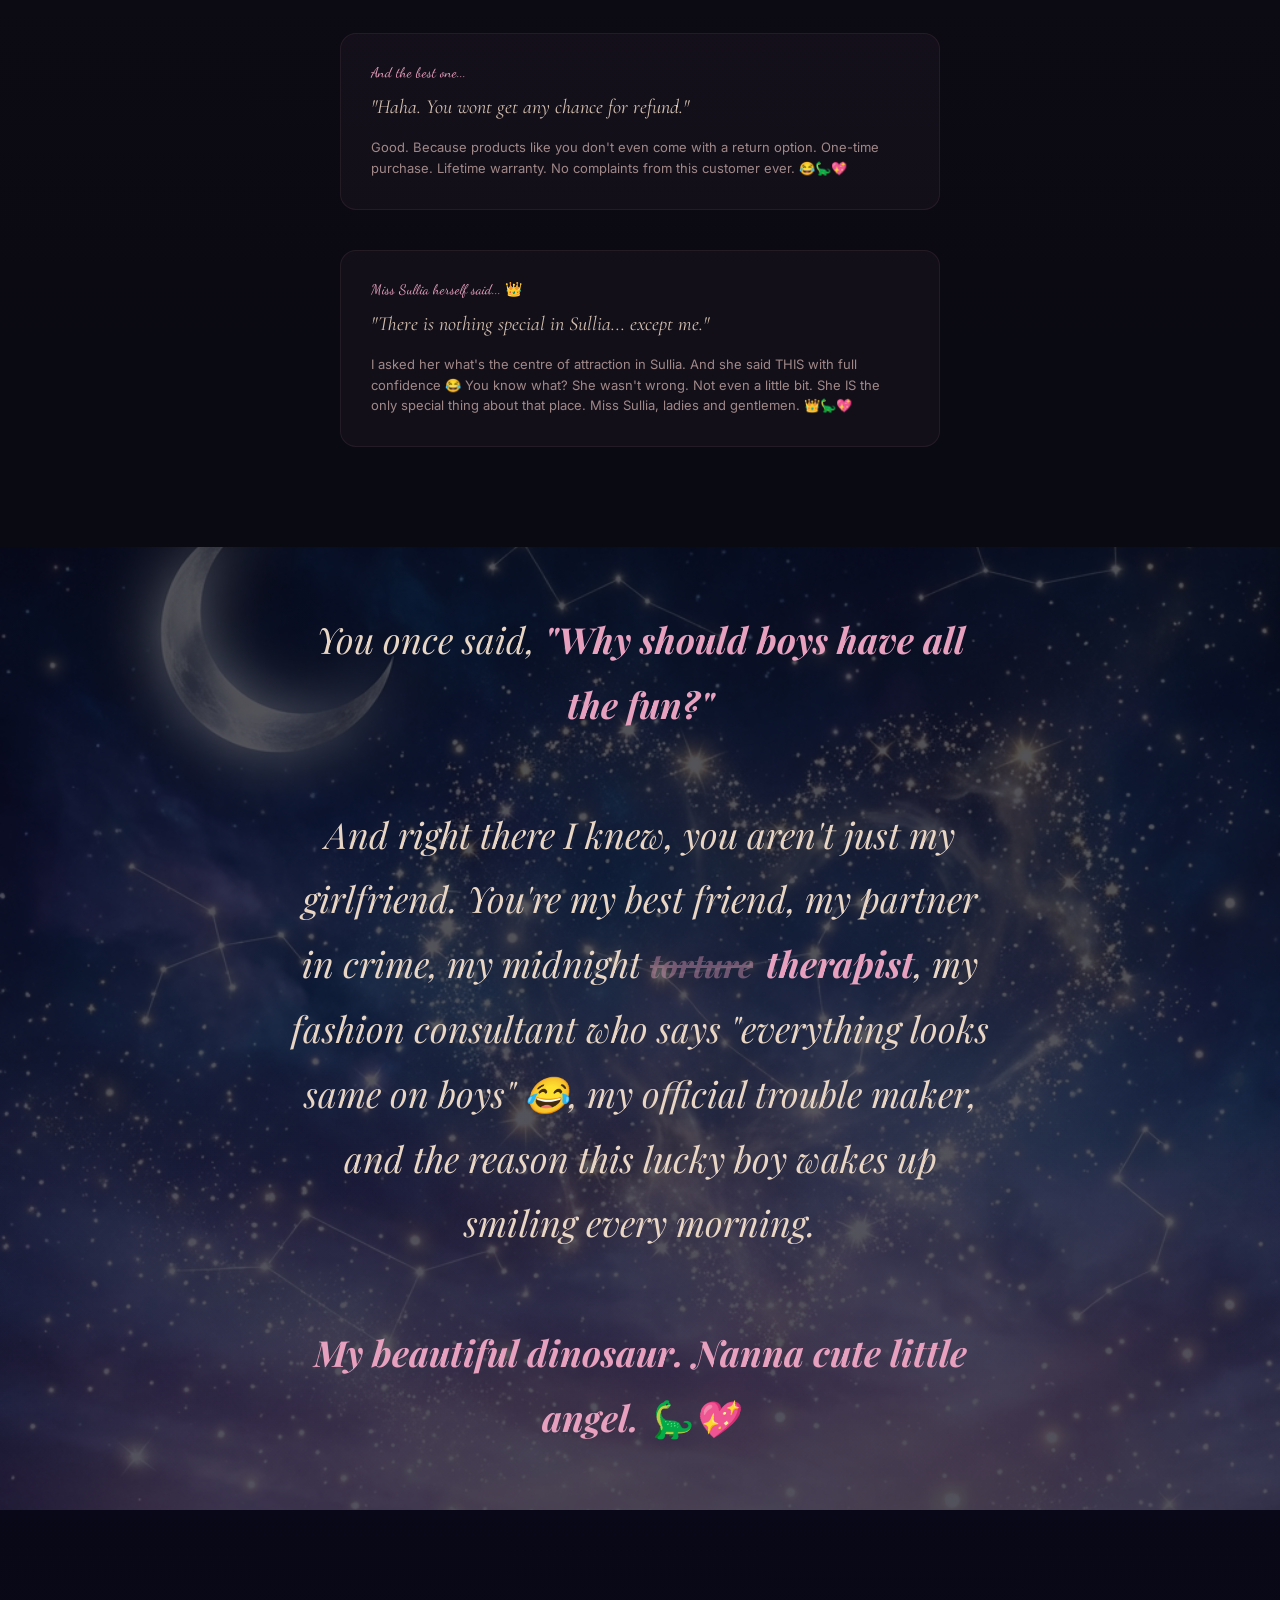
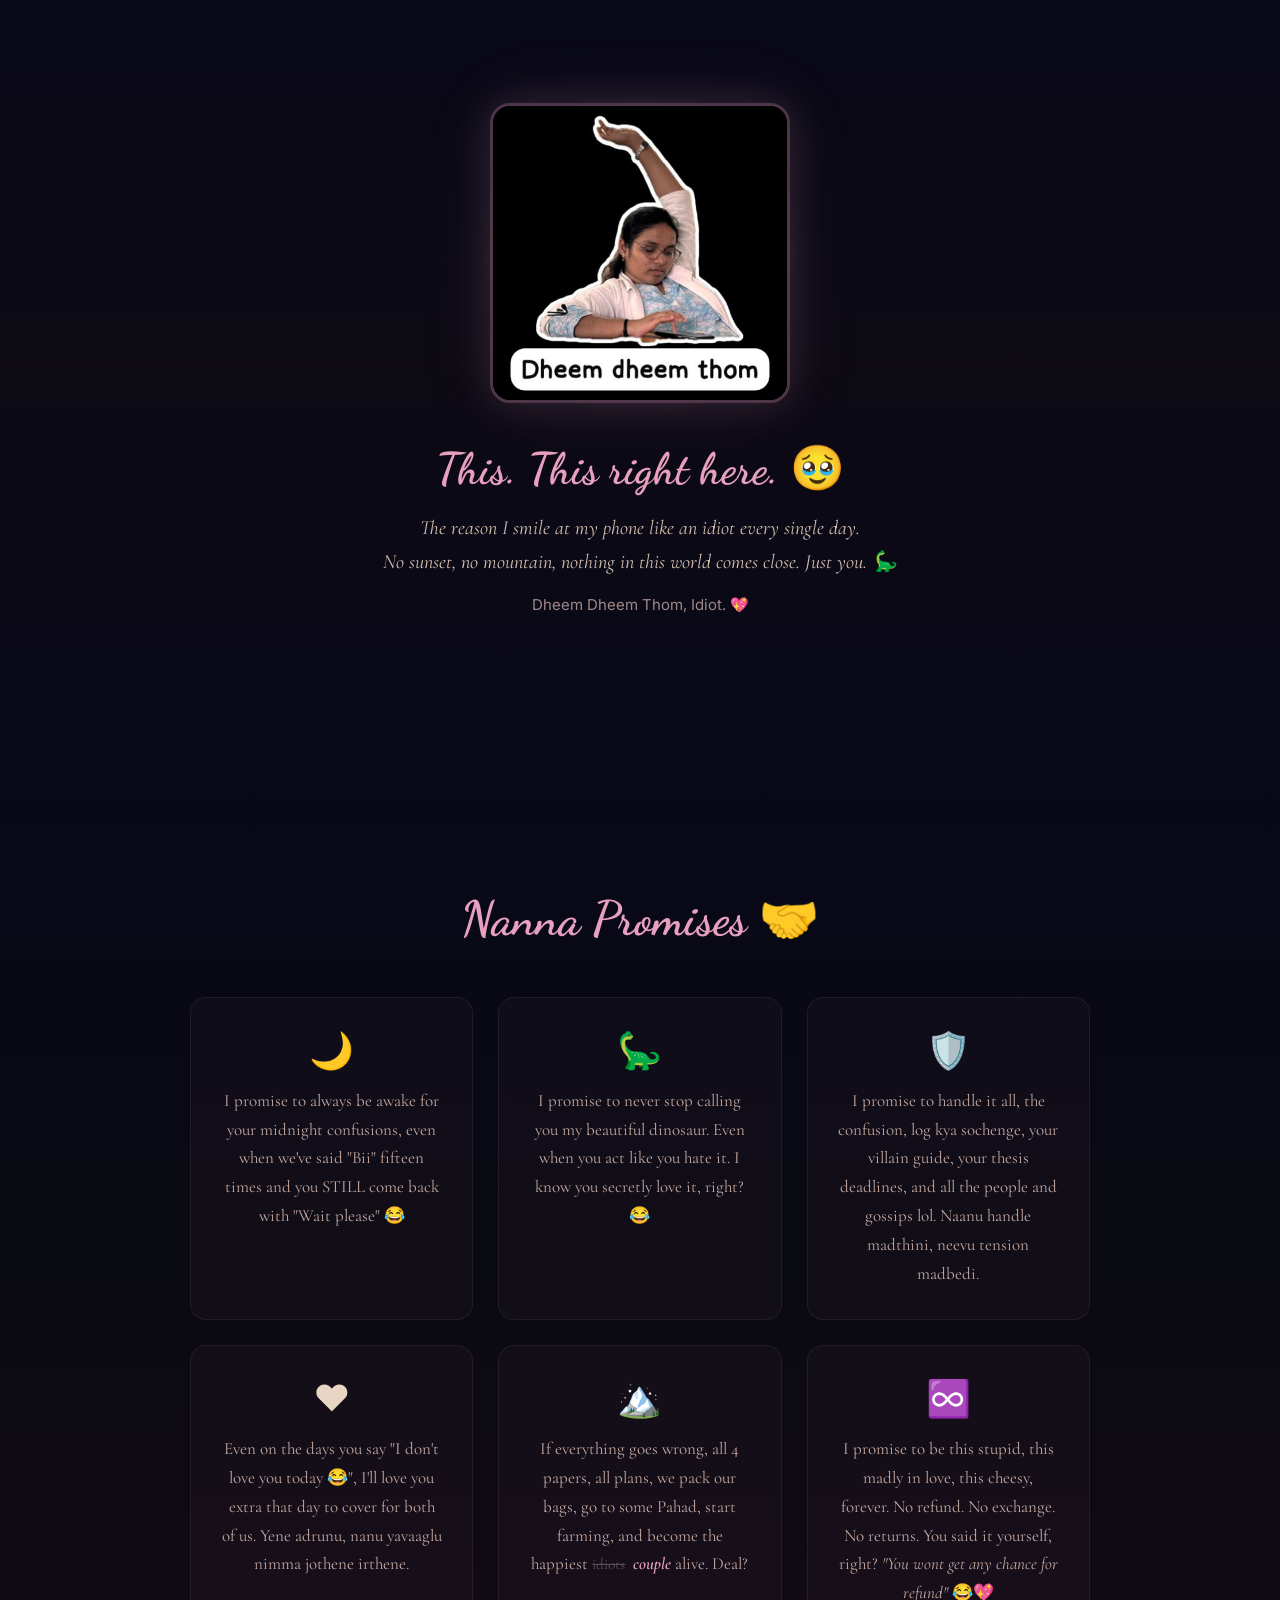
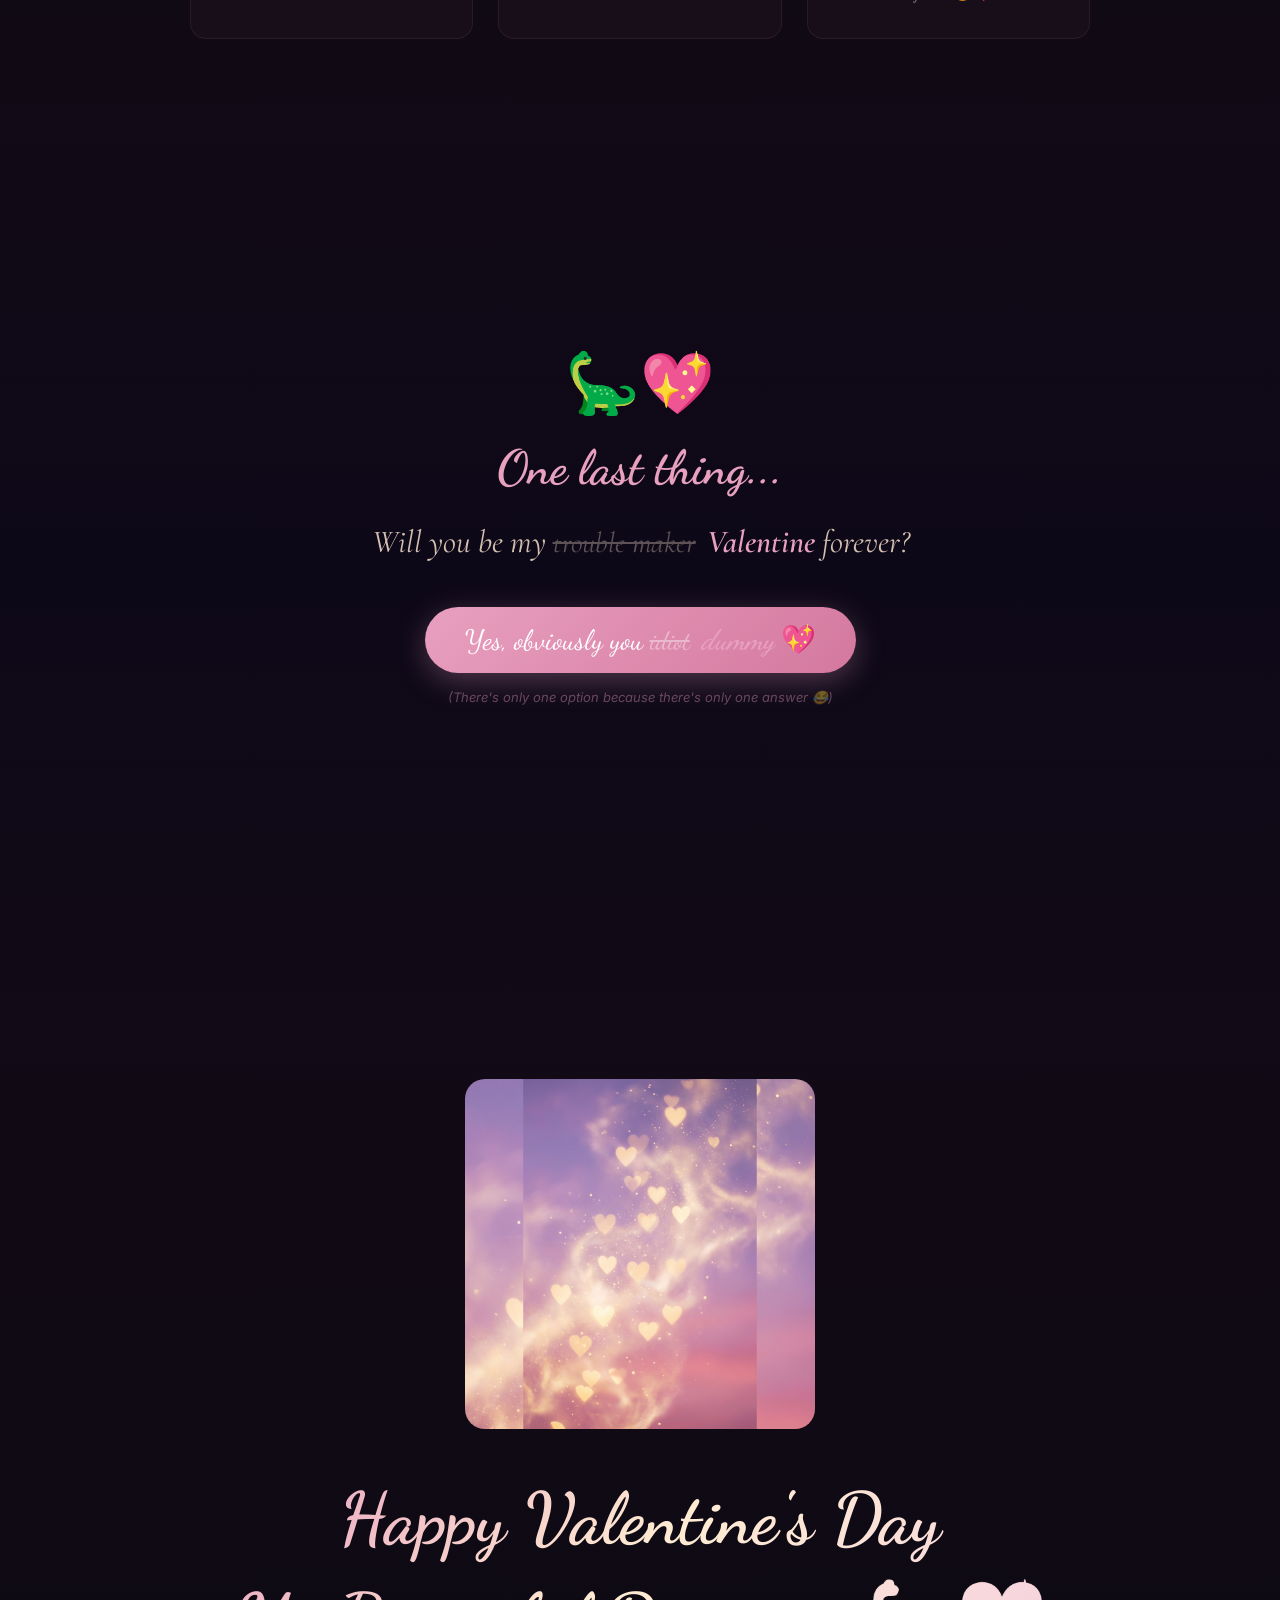
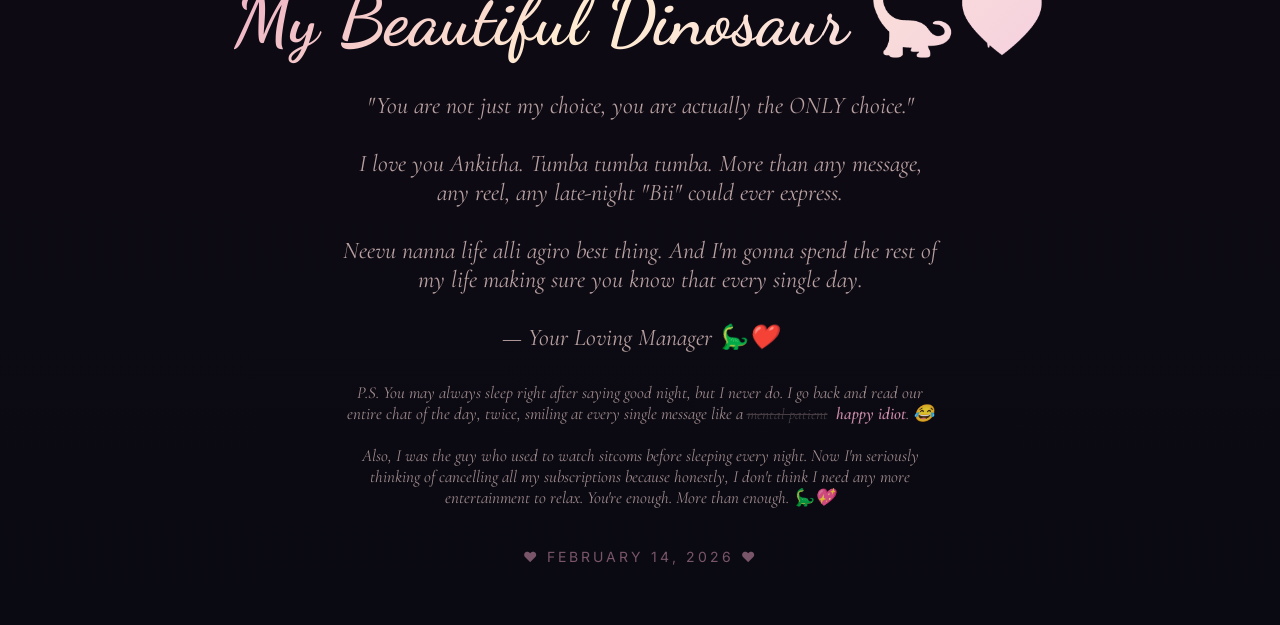
==== commit 164be630: "Add live counter + make repo private" ====
--- a/index.html
+++ b/index.html
@@ -27,6 +27,18 @@
     </h1>
     <p class="hero-subtitle">From the <span class="crossed">dumb</span> <span class="replaced">luckiest</span> Manager
       in the world</p>
+    <div class="live-counter">
+      <p class="counter-label">Since you changed my life 💖</p>
+      <div class="counter-digits">
+        <div class="counter-box"><span id="counter-days">00</span><small>days</small></div>
+        <div class="counter-sep">:</div>
+        <div class="counter-box"><span id="counter-hours">00</span><small>hours</small></div>
+        <div class="counter-sep">:</div>
+        <div class="counter-box"><span id="counter-mins">00</span><small>mins</small></div>
+        <div class="counter-sep">:</div>
+        <div class="counter-box"><span id="counter-secs">00</span><small>secs</small></div>
+      </div>
+    </div>
     <div class="scroll-hint">
       <span>Scroll madi</span>
       <div class="scroll-arrow"></div>
--- a/style.css
+++ b/style.css
@@ -187,6 +187,65 @@
     100% {
         background-position: 0% 50%
     }
+}
+
+/* Live Counter */
+.live-counter {
+    margin-top: 25px;
+    text-align: center;
+}
+
+.counter-label {
+    font-family: 'Cormorant Garamond', serif;
+    font-size: clamp(14px, 2.5vw, 18px);
+    color: #e8a0bf;
+    margin-bottom: 12px;
+    font-style: italic;
+    opacity: 0.9;
+}
+
+.counter-digits {
+    display: flex;
+    align-items: center;
+    justify-content: center;
+    gap: 8px;
+}
+
+.counter-box {
+    background: rgba(232, 160, 191, 0.08);
+    border: 1px solid rgba(232, 160, 191, 0.2);
+    border-radius: 10px;
+    padding: 8px 12px;
+    min-width: 55px;
+    text-align: center;
+    backdrop-filter: blur(10px);
+}
+
+.counter-box span {
+    font-family: 'Playfair Display', serif;
+    font-size: clamp(22px, 4vw, 32px);
+    font-weight: 700;
+    color: #e8a0bf;
+    display: block;
+    line-height: 1.2;
+    text-shadow: 0 0 15px rgba(232, 160, 191, 0.5);
+}
+
+.counter-box small {
+    font-family: 'Inter', sans-serif;
+    font-size: 10px;
+    color: #d4c0b0;
+    text-transform: uppercase;
+    letter-spacing: 1px;
+    opacity: 0.7;
+}
+
+.counter-sep {
+    font-size: clamp(20px, 3vw, 28px);
+    color: #e8a0bf;
+    opacity: 0.5;
+    font-weight: 300;
+    padding-bottom: 12px;
 }
 
 /* Scroll indicator */
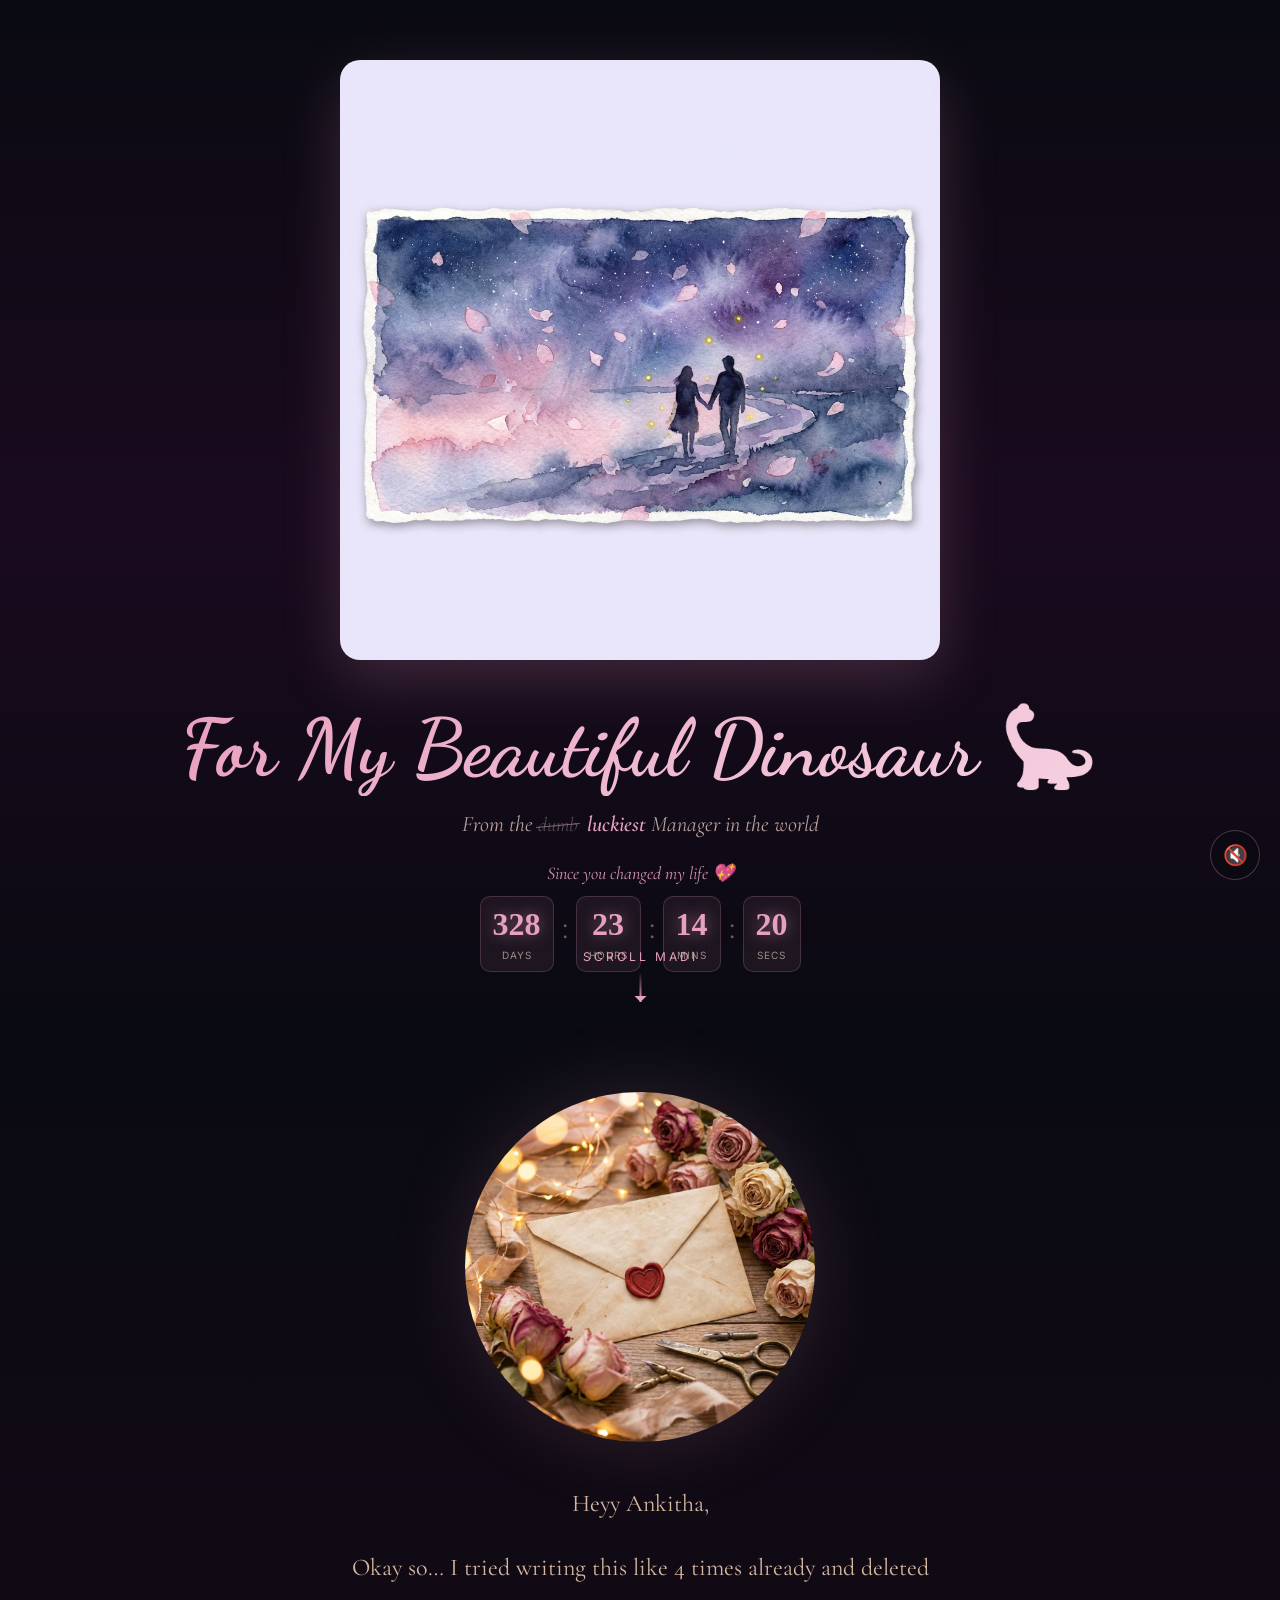
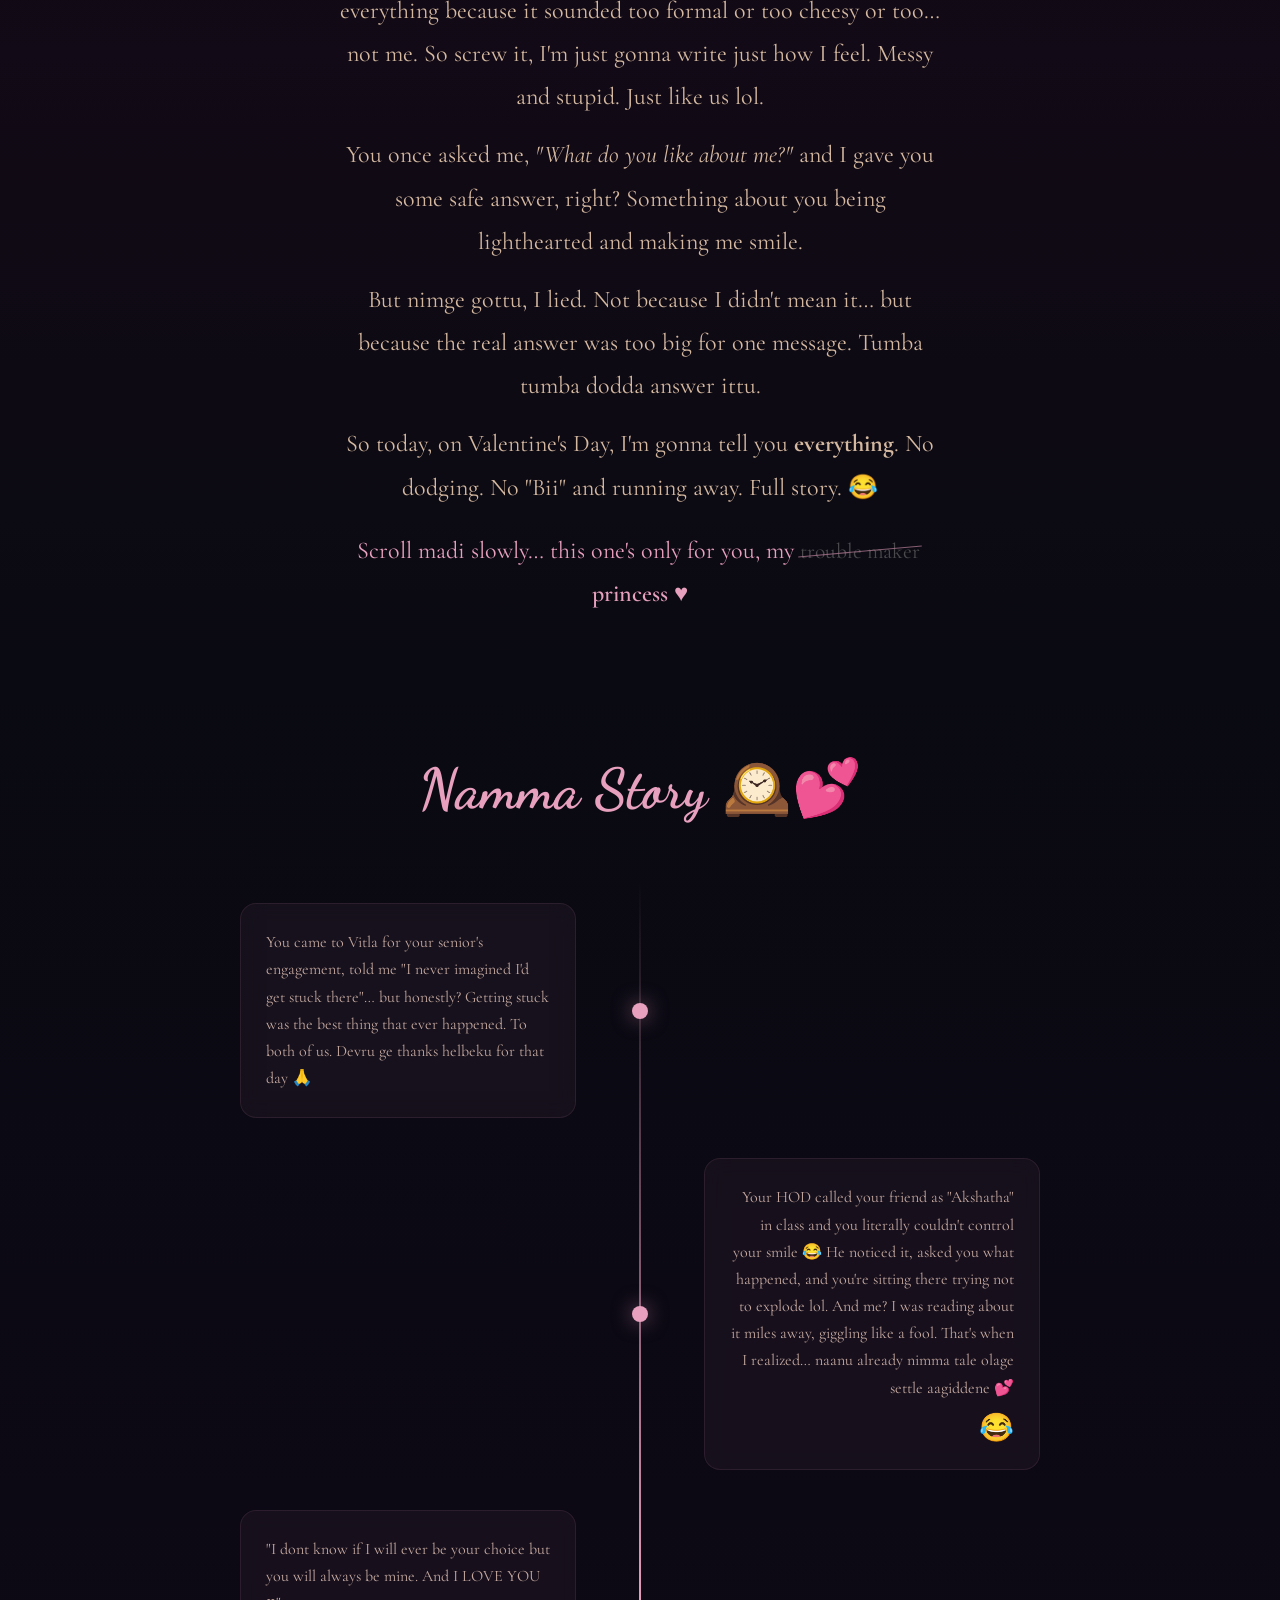
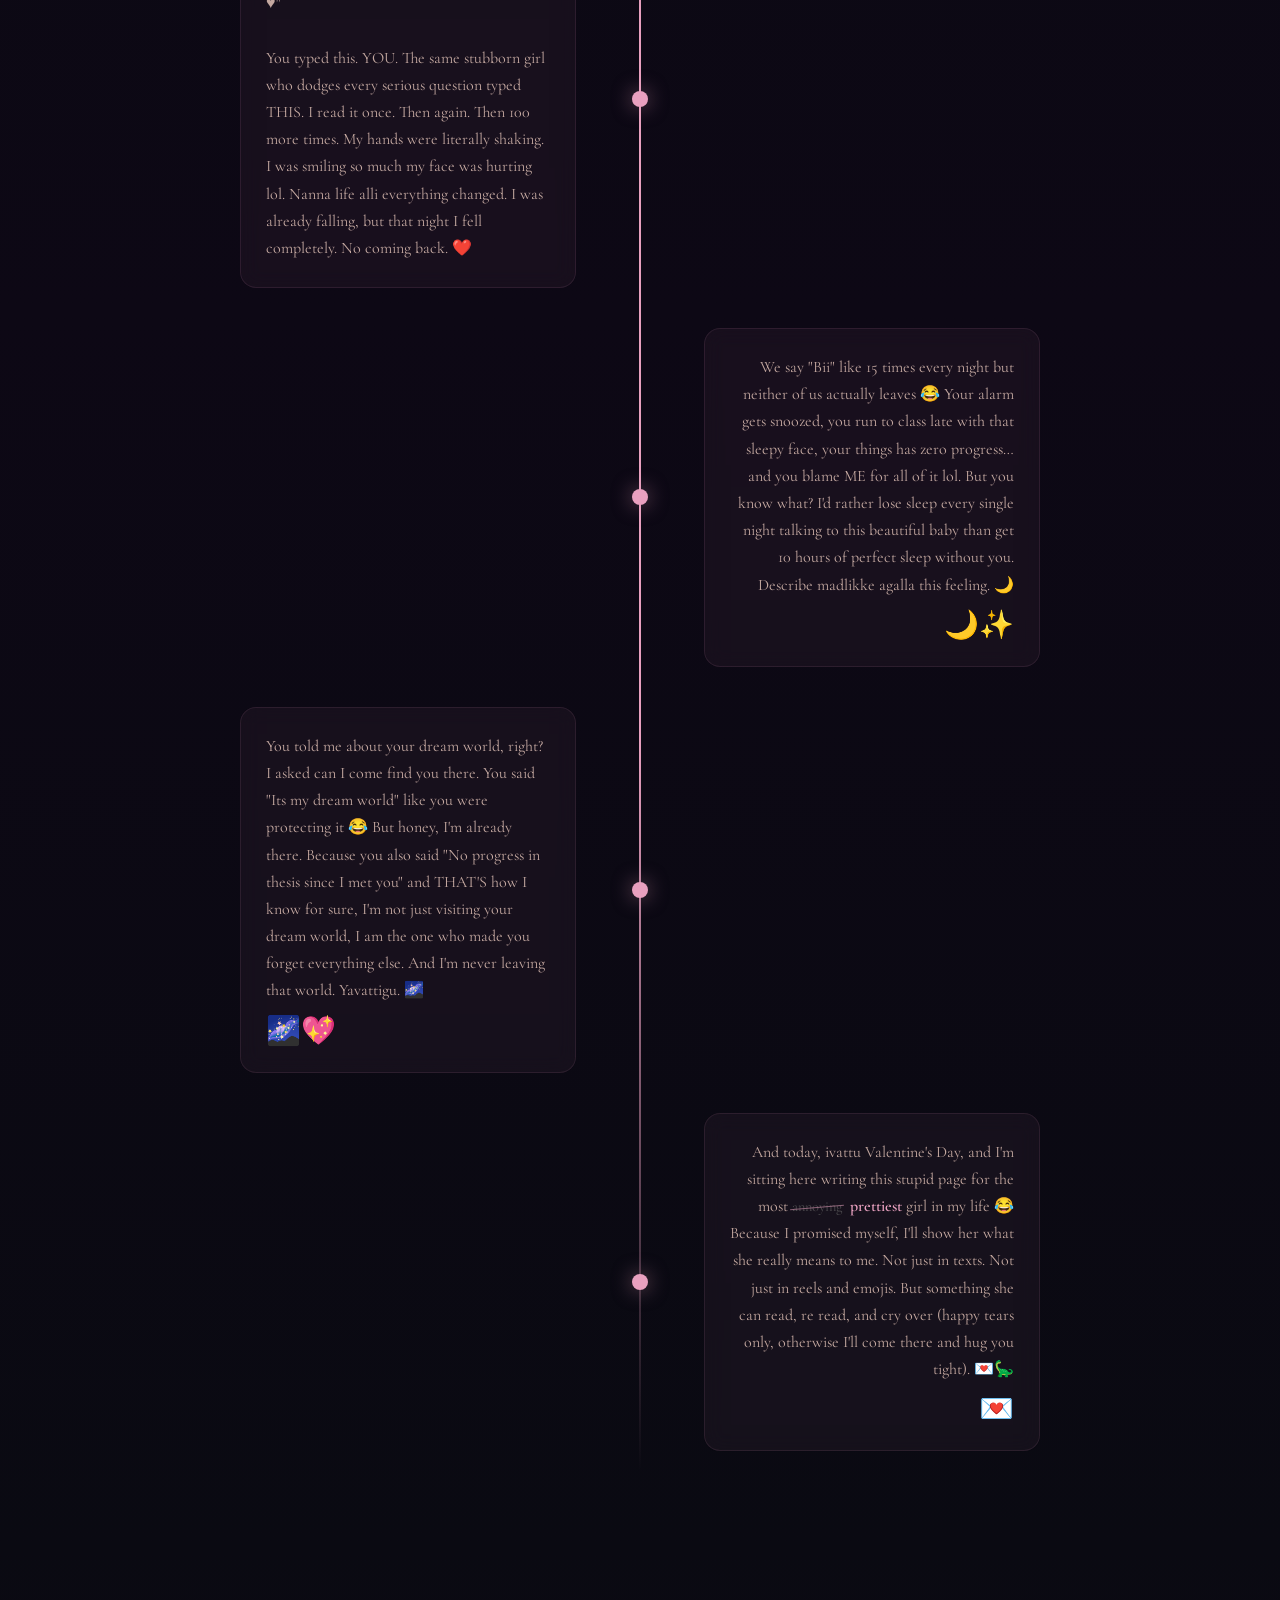
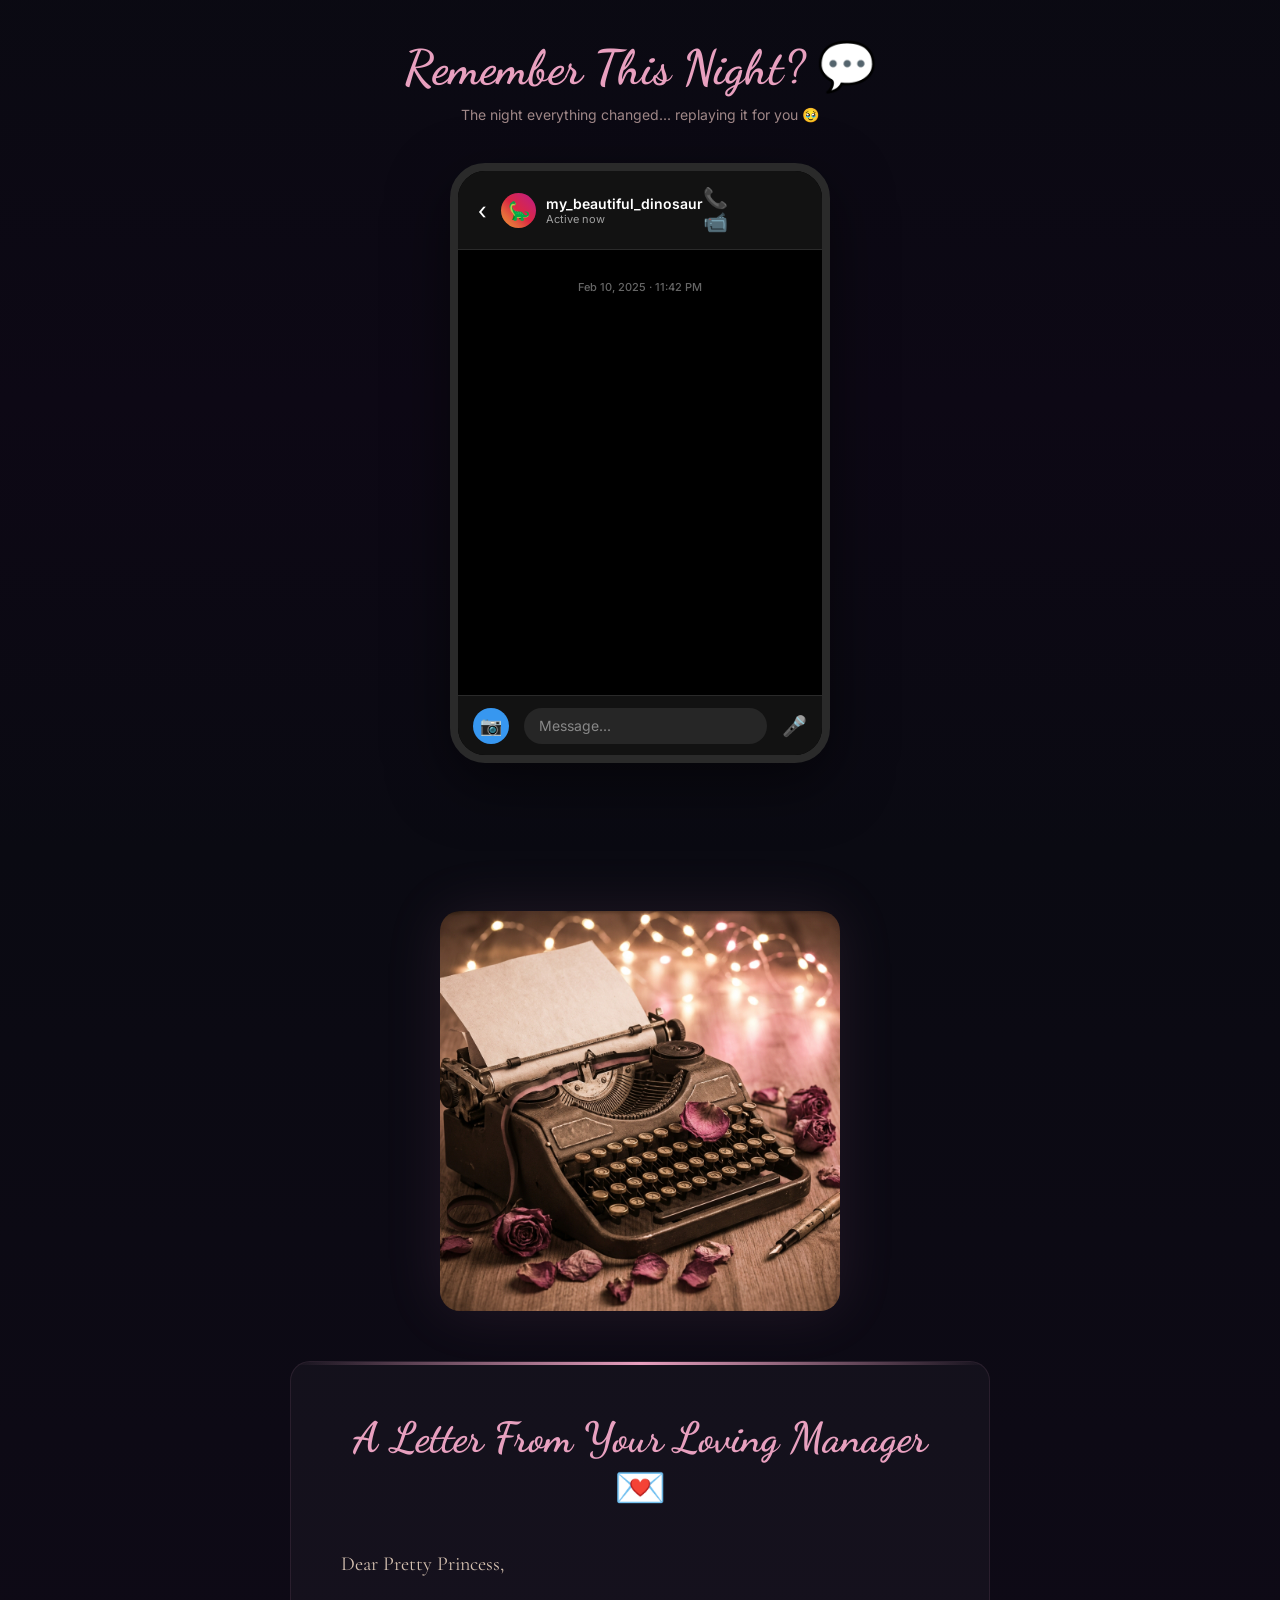
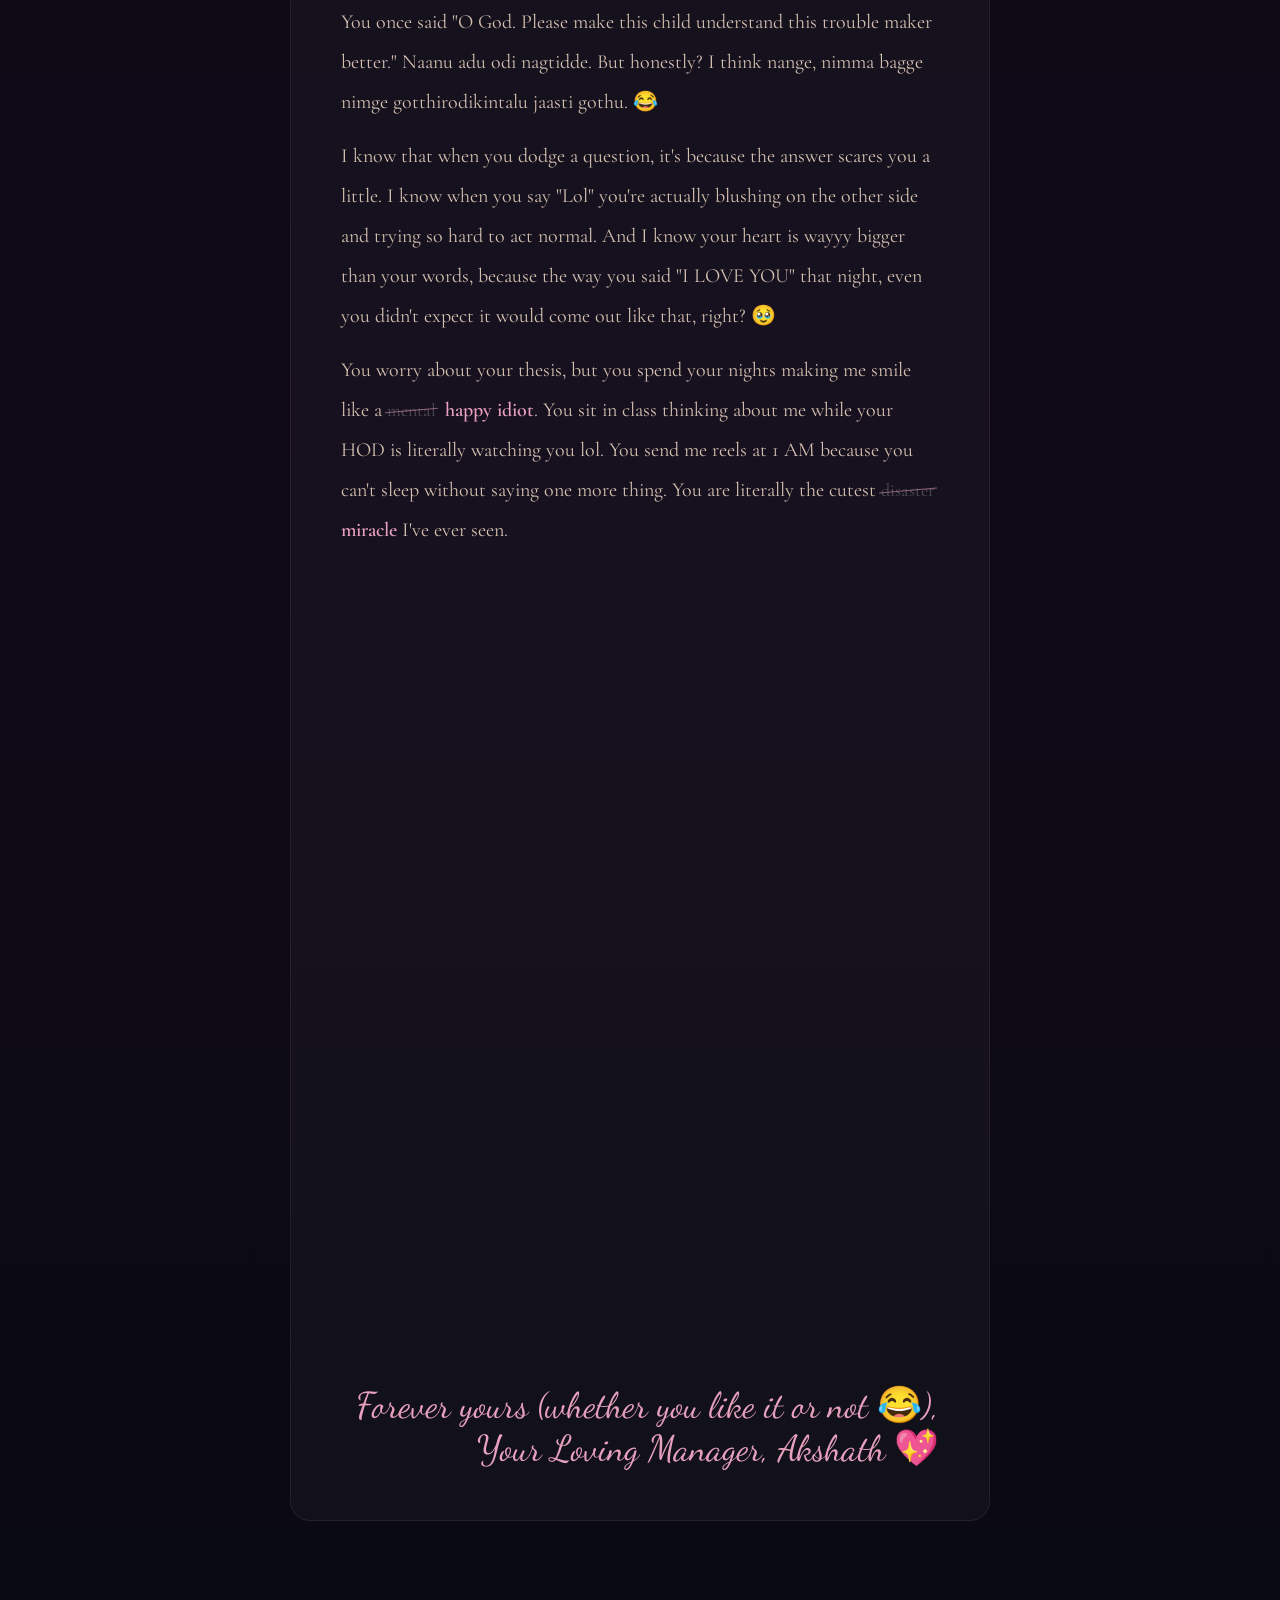
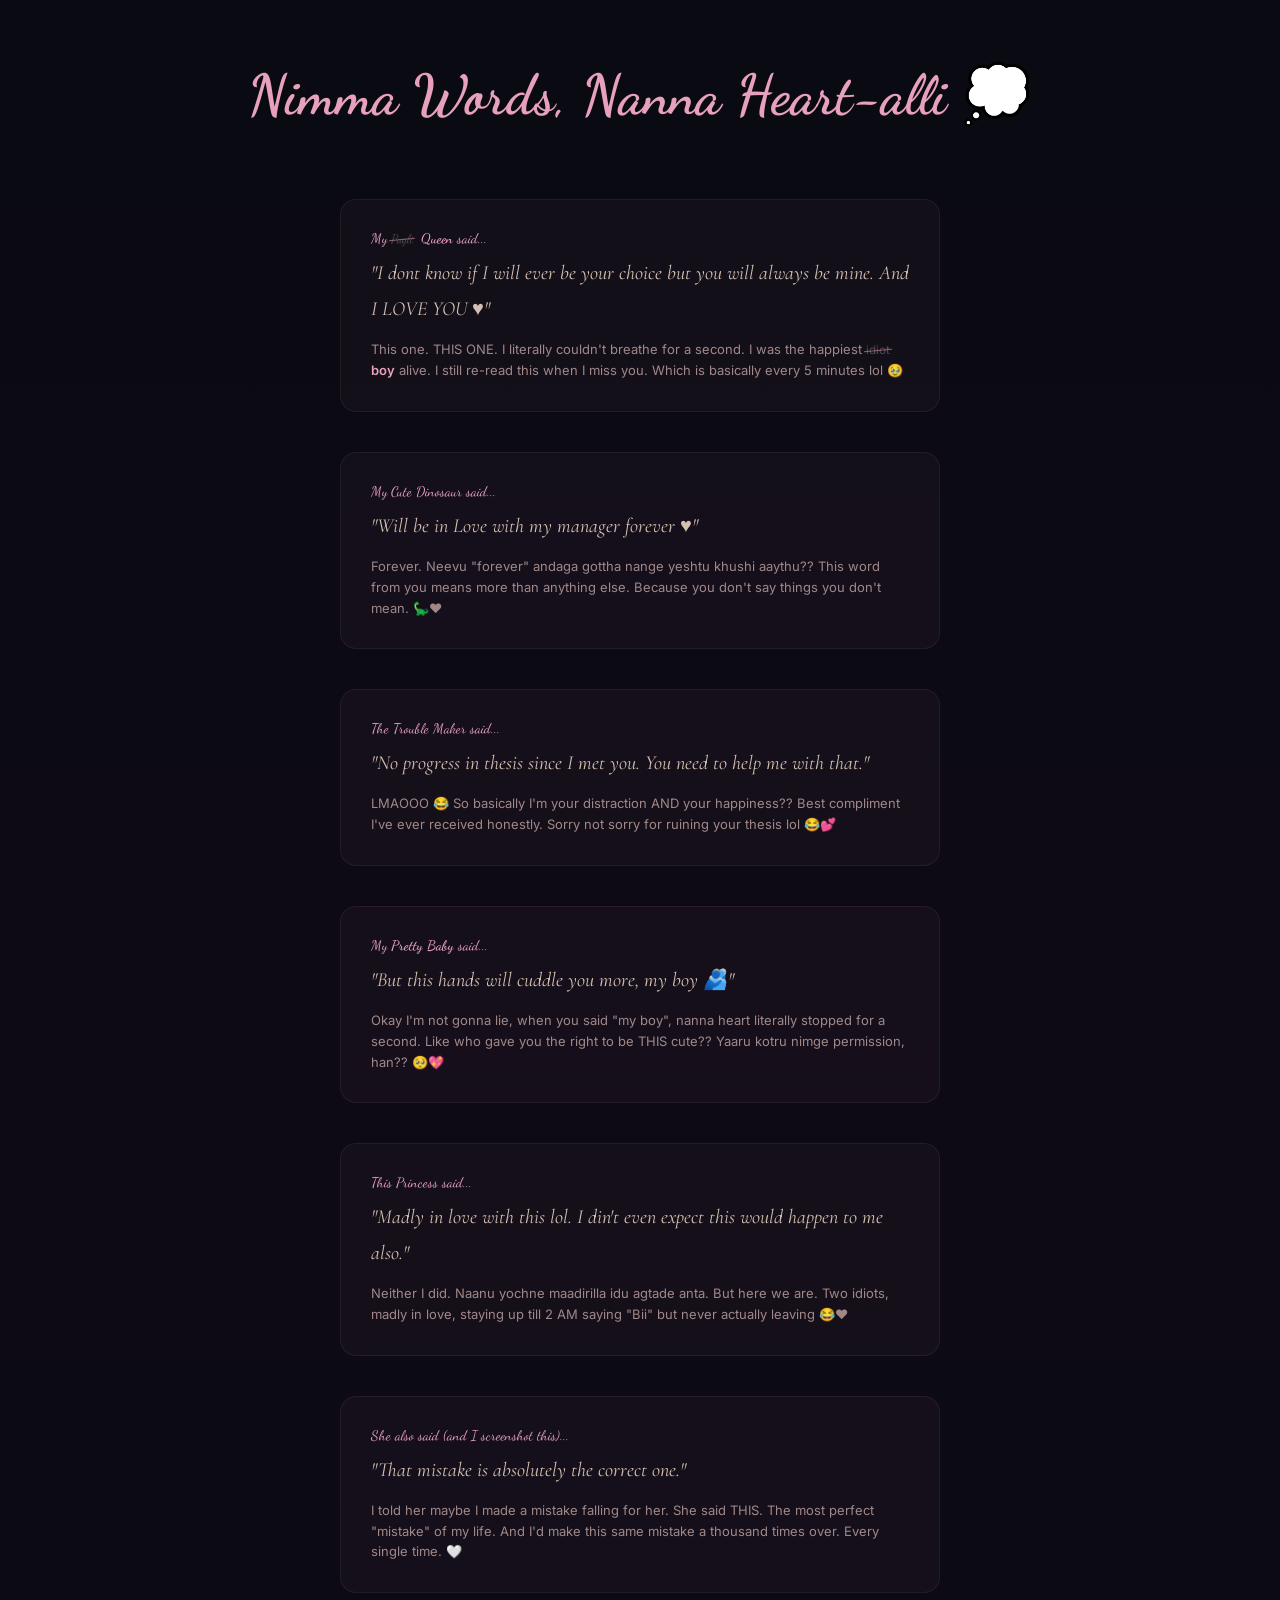
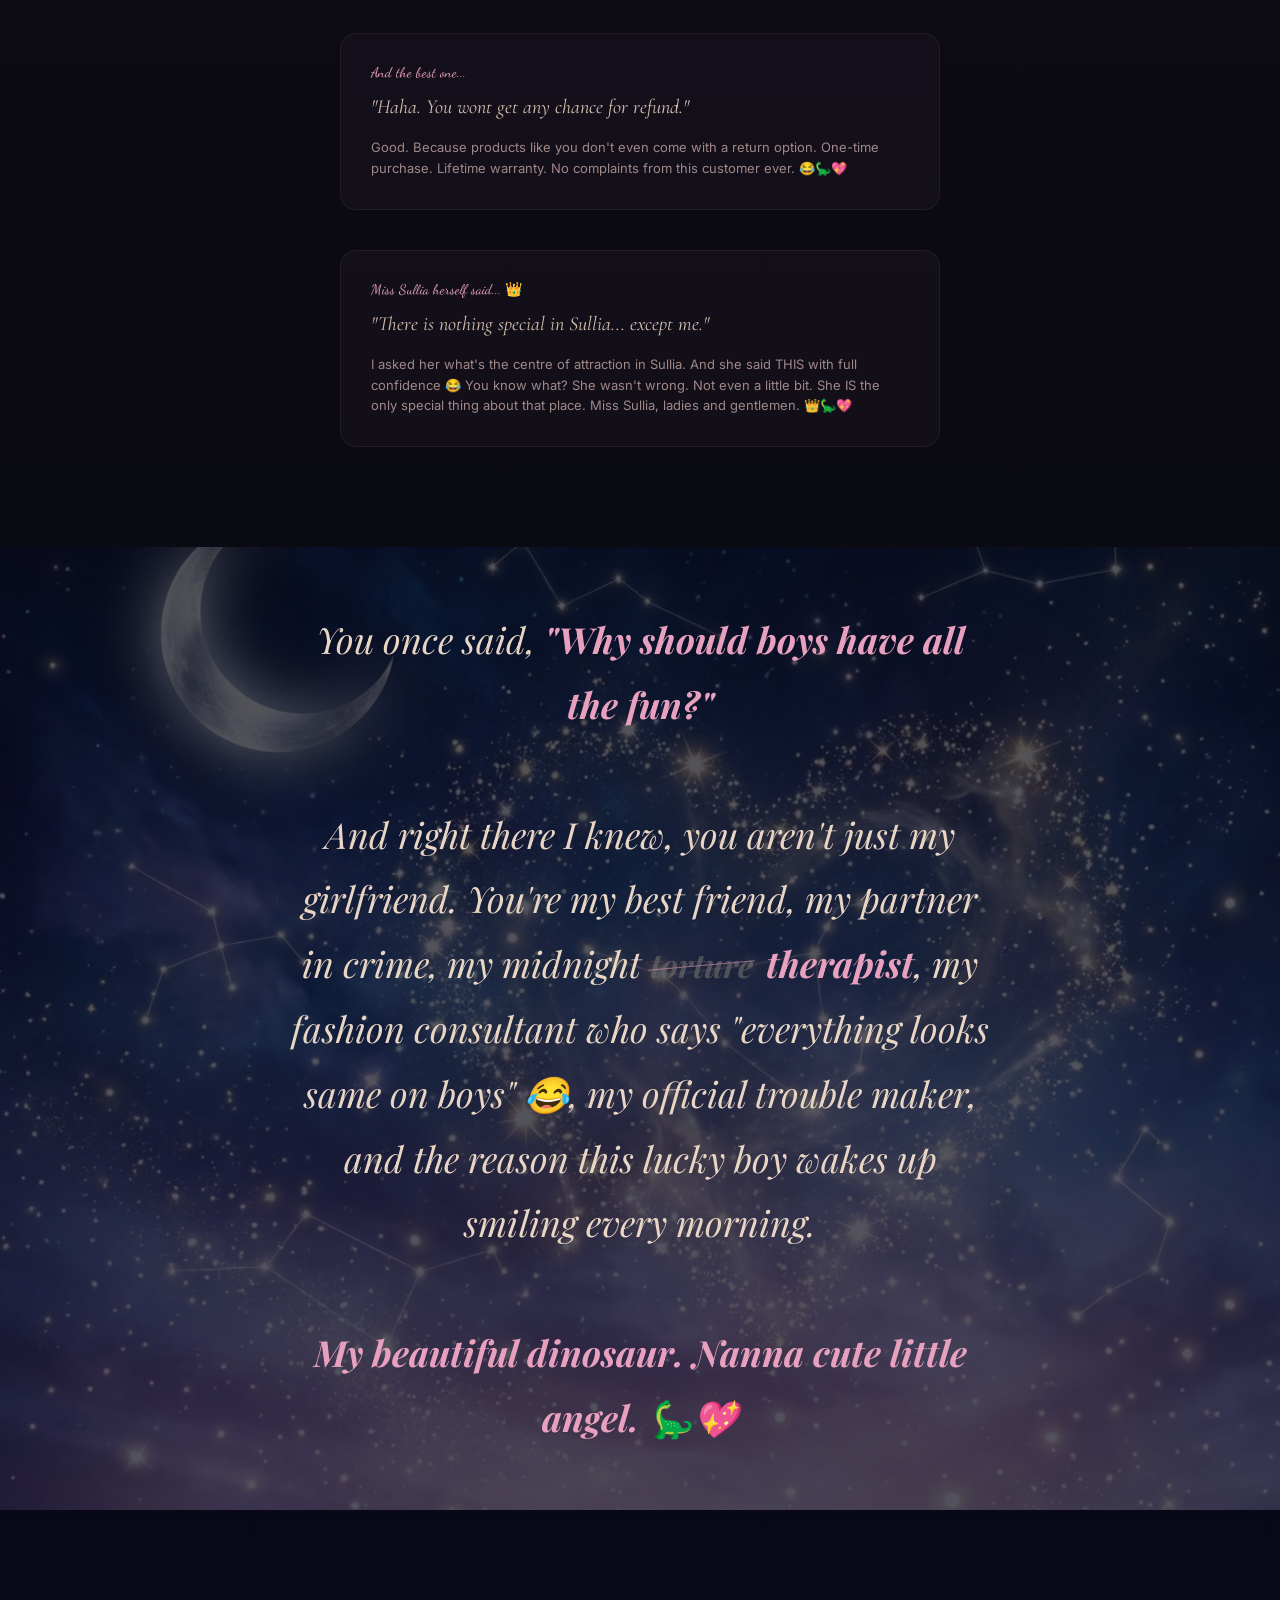
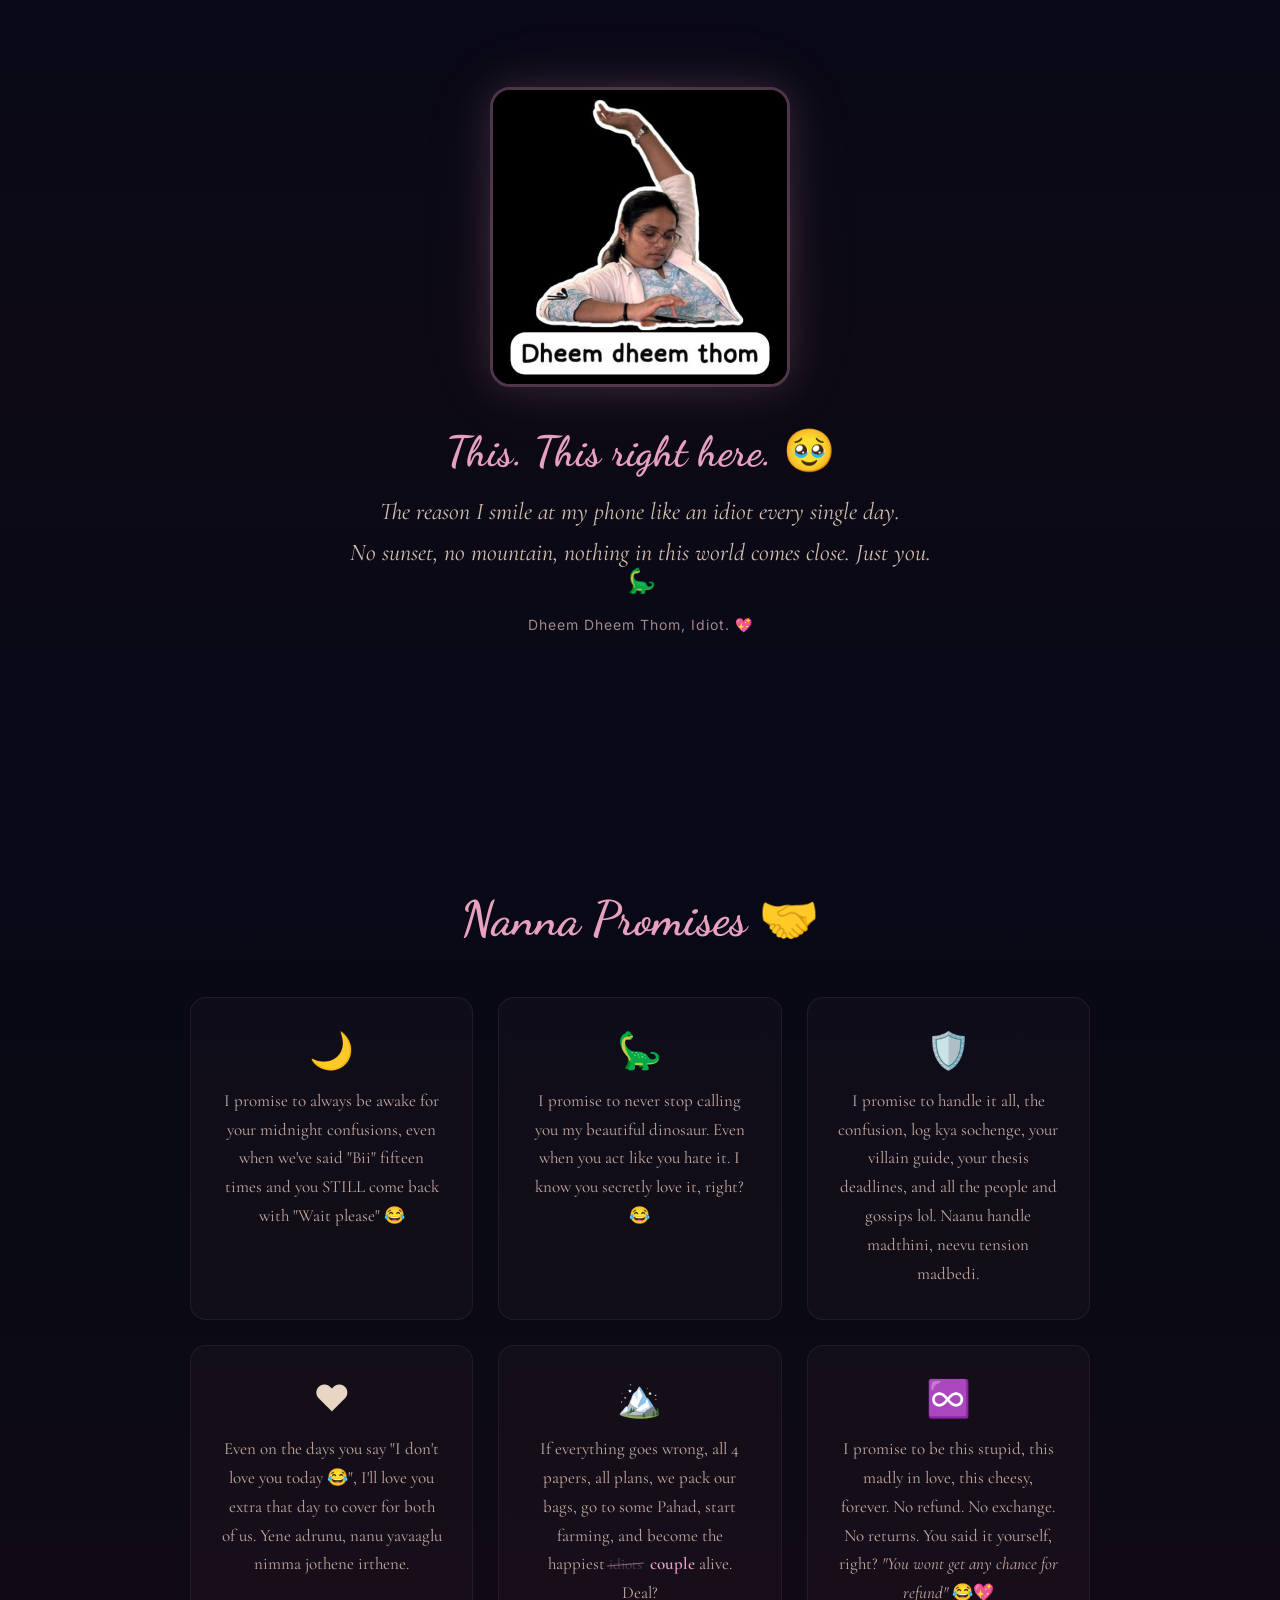
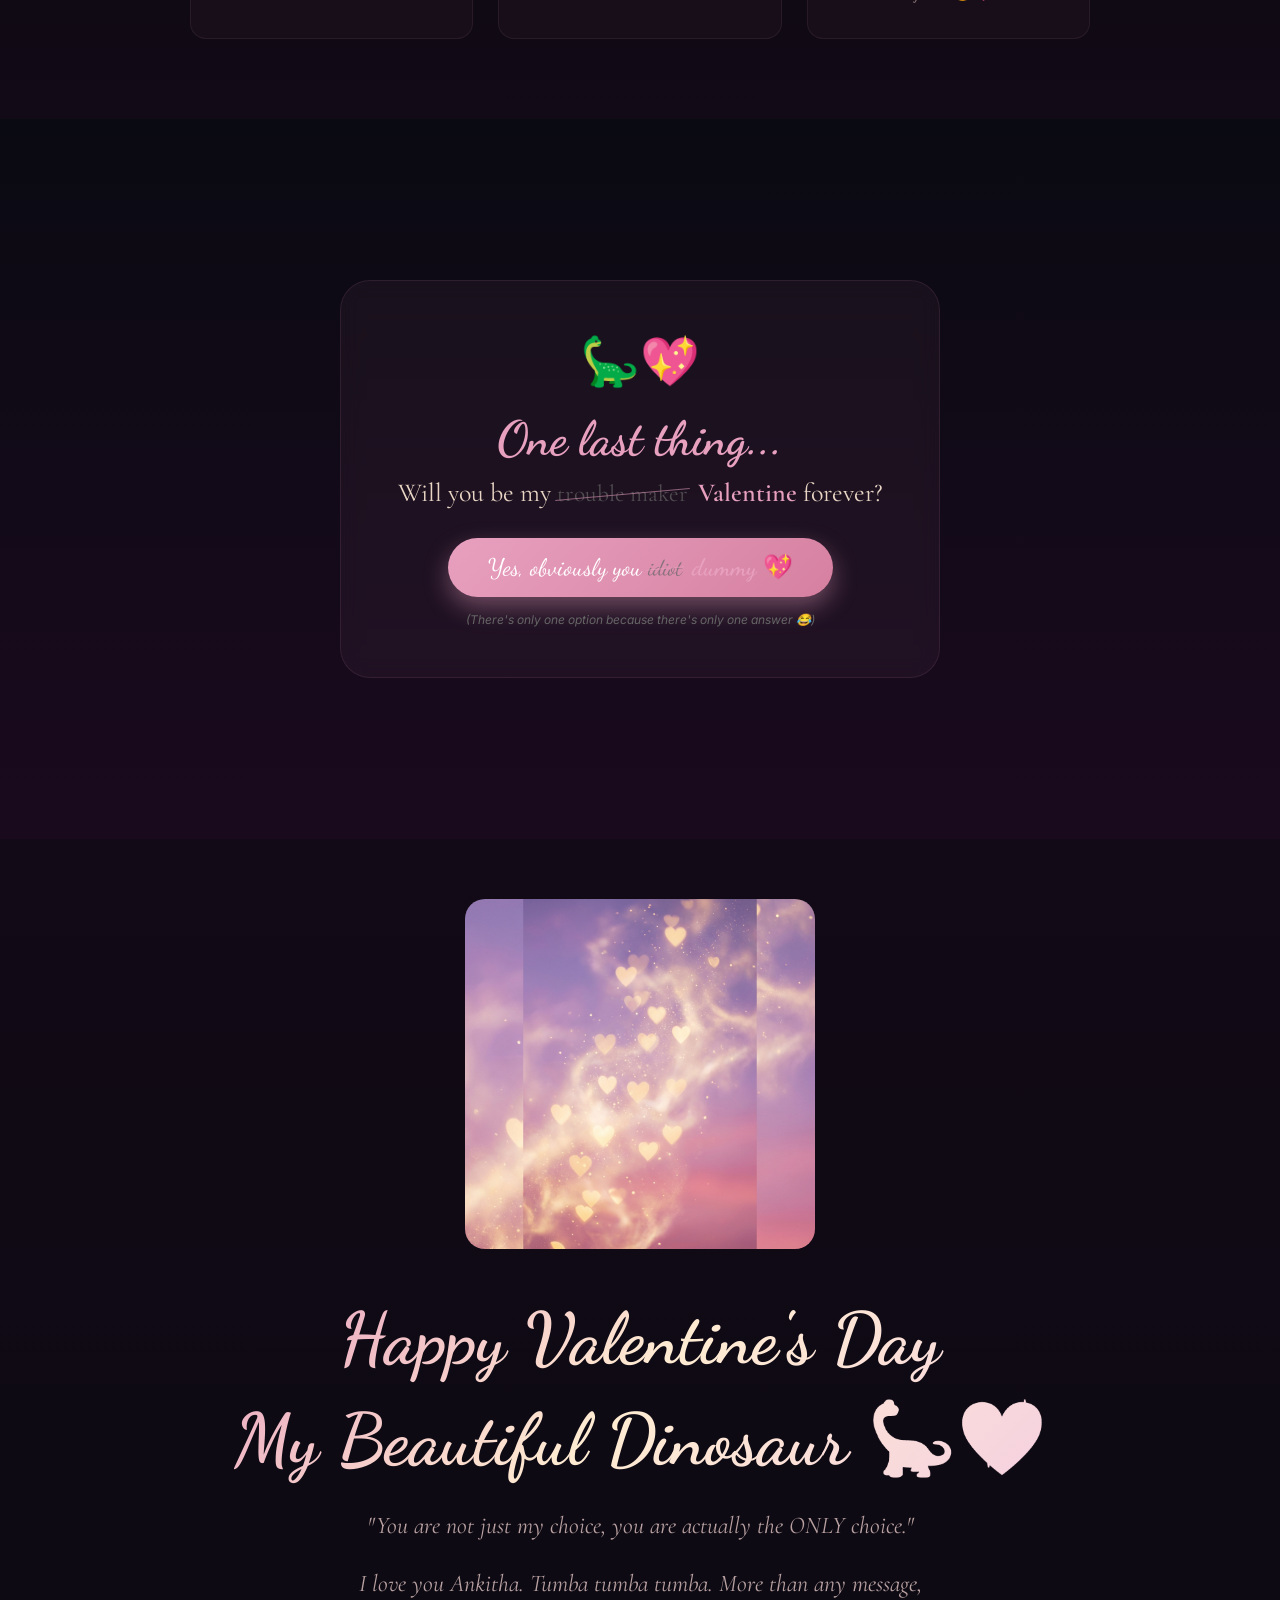
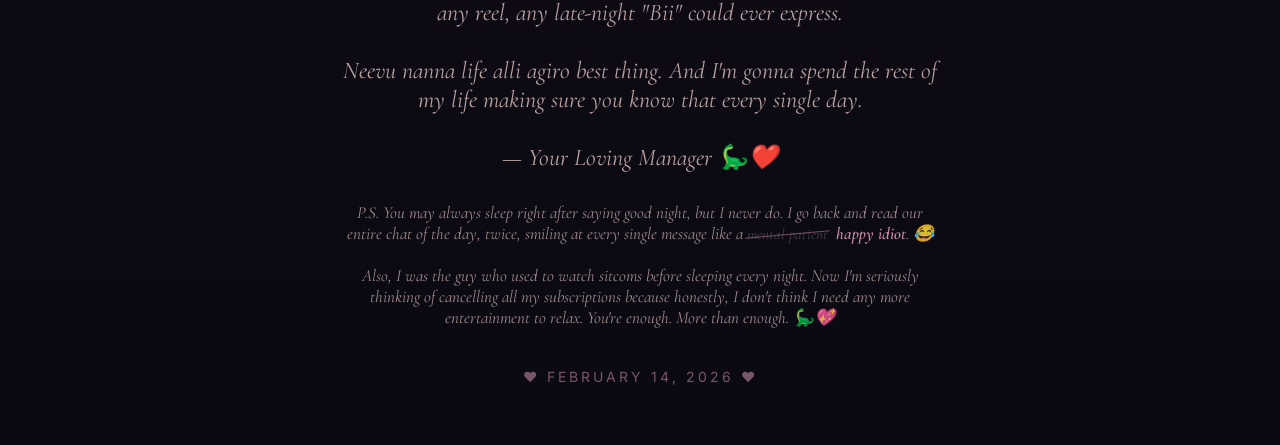
==== commit db9efedc: "For my beautiful dinosaur 🦕💖" ====
--- a/index.html
+++ b/index.html
@@ -10,21 +10,16 @@
 </head>
 
 <body>
-
-  <!-- Preloader -->
   <div id="preloader">
     <div class="preloader-heart">💖</div>
     <p class="preloader-text">Wait madi... loading your surprise 🦕</p>
   </div>
 
-  <!-- Floating Hearts Background -->
   <div class="floating-hearts"></div>
 
-  <!-- HERO -->
   <section class="section" id="hero">
     <img src="images/hero.png" alt="" class="hero-img">
-    <h1 class="hero-title">For My Beautiful Dinosaur 🦕
-    </h1>
+    <h1 class="hero-title">For My Beautiful Dinosaur 🦕</h1>
     <p class="hero-subtitle">From the <span class="crossed">dumb</span> <span class="replaced">luckiest</span> Manager
       in the world</p>
     <div class="live-counter">
@@ -45,7 +40,6 @@
     </div>
   </section>
 
-  <!-- ENVELOPE / OPENING -->
   <section class="section" id="envelope-section">
     <img src="images/envelope.png" alt="" class="envelope-img">
     <div class="envelope-text">
@@ -64,7 +58,6 @@
     </div>
   </section>
 
-  <!-- TIME TRAVEL TIMELINE -->
   <section class="section" id="timeline">
     <h2 class="timeline-title">Namma Story 🕰️💕</h2>
     <div class="timeline-container">
@@ -105,10 +98,9 @@
         <div class="timeline-dot"></div>
         <div class="timeline-content">
           <div class="timeline-text">We say "Bii" like 15 times every night but neither of us actually leaves 😂 Your
-            alarm gets snoozed, you run to class late with that sleepy face, your things has zero progress… and
-            you blame ME for all of it lol. But you know what? I'd rather lose sleep every single night talking to this
-            beautiful baby than get 10 hours of
-            perfect sleep without you. Describe madlikke agalla this feeling. 🌙
+            alarm gets snoozed, you run to class late with that sleepy face, your things has zero progress… and you
+            blame ME for all of it lol. But you know what? I'd rather lose sleep every single night talking to this
+            beautiful baby than get 10 hours of perfect sleep without you. Describe madlikke agalla this feeling. 🌙
           </div>
           <span class="timeline-emoji">🌙✨</span>
         </div>
@@ -118,11 +110,10 @@
         <div class="timeline-dot"></div>
         <div class="timeline-content">
           <div class="timeline-text">You told me about your dream world, right? I asked can I come find you there. You
-            said
-            "Its my dream world" like you were protecting it 😂 But honey, I'm already there. Because you also said "No
-            progress in thesis since I met you" and THAT'S how I know for sure, I'm not just visiting your dream world,
-            I am the one who made you forget everything else. And I'm never leaving that world. Yavattigu.
-            🌌</div>
+            said "Its my dream world" like you were protecting it 😂 But honey, I'm already there. Because you also said
+            "No progress in thesis since I met you" and THAT'S how I know for sure, I'm not just visiting your dream
+            world, I am the one who made you forget everything else. And I'm never leaving that world. Yavattigu. 🌌
+          </div>
           <span class="timeline-emoji">🌌💖</span>
         </div>
       </div>
@@ -132,16 +123,15 @@
         <div class="timeline-content">
           <div class="timeline-text">And today, ivattu Valentine's Day, and I'm sitting here writing this stupid page
             for the most <span class="crossed">annoying</span> <span class="replaced">prettiest</span> girl in my life
-            😂 Because I promised myself, I'll show her what she really means to me. Not just in
-            texts. Not just in reels and emojis. But something she can read, re read, and cry over (happy tears only,
-            otherwise I'll come there and hug you tight). 💌🦕</div>
+            😂 Because I promised myself, I'll show her what she really means to me. Not just in texts. Not just in
+            reels and emojis. But something she can read, re read, and cry over (happy tears only, otherwise I'll come
+            there and hug you tight). 💌🦕</div>
           <span class="timeline-emoji">💌</span>
         </div>
       </div>
     </div>
   </section>
 
-  <!-- INSTAGRAM DM REPLAY -->
   <section class="section" id="ig-replay">
     <h2 class="ig-replay-title">Remember This Night? 💬</h2>
     <p class="ig-replay-sub">The night everything changed... replaying it for you 🥹</p>
@@ -157,9 +147,7 @@
         </div>
         <div class="ig-icons">📞 📹</div>
       </div>
-      <div class="ig-chat" id="ig-chat">
-        <!-- Messages will be injected by JS -->
-      </div>
+      <div class="ig-chat" id="ig-chat"></div>
       <div class="ig-input-bar">
         <span class="ig-camera">📷</span>
         <span class="ig-input-text">Message...</span>
@@ -168,7 +156,6 @@
     </div>
   </section>
 
-  <!-- LOVE LETTER TYPEWRITER -->
   <section class="section" id="love-letter">
     <img src="images/typewriter.png" alt="" class="typewriter-img">
     <div class="letter-container">
@@ -176,44 +163,38 @@
       <div class="letter-body" id="letter-body">
         <p class="line">Dear Pretty Princess,</p>
         <p class="line" style="margin-top:18px">You once said "O God. Please make this child understand this trouble
-          maker better." Naanu adu odi nagtidde. But honestly? I think nange, nimma bagge nimge gotthirodikintalu
-          jaasti gothu. 😂</p>
+          maker better." Naanu adu odi nagtidde. But honestly? I think nange, nimma bagge nimge gotthirodikintalu jaasti
+          gothu. 😂</p>
         <p class="line" style="margin-top:14px">I know that when you dodge a question, it's because the answer scares
           you a little. I know when you say "Lol" you're actually blushing on the other side and trying so hard to act
           normal. And I know your heart is wayyy bigger than your words, because the way you said "I LOVE YOU" that
           night, even you didn't expect it would come out like that, right? 🥹</p>
         <p class="line" style="margin-top:14px">You worry about your thesis, but you spend your nights making me smile
           like a <span class="crossed">mental</span> <span class="replaced">happy idiot</span>. You sit in class
-          thinking about me while your HOD is literally watching you lol.
-          You send me reels at 1 AM because you can't sleep without saying one more thing. You are literally the cutest
-          <span class="crossed">disaster</span> <span class="replaced">miracle</span> I've ever seen.
-        </p>
+          thinking about me while your HOD is literally watching you lol. You send me reels at 1 AM because you can't
+          sleep without saying one more thing. You are literally the cutest <span class="crossed">disaster</span> <span
+            class="replaced">miracle</span> I've ever seen.</p>
         <p class="line" style="margin-top:14px">You call me "Manager", and honey, that is hands down the most beautiful
           job title anyone has ever given me. Because managing your chaos, your midnight questions, your "Bii Bii Bii"
           followed by "Wait please", that's the only job I never, EVER want to quit. Ee job nange saaaku, bere yenu
           beda. 😂❤️</p>
         <p class="line" style="margin-top:14px">You asked me will I get bored when you're here, right? BORED?? Of YOU??
-          The
-          girl who made me smile so much that my family stares at my face while I eat?? The weirdo whose energy made my
-          Instagram feed turn
-          into full love reels?? The one who worries about my sleep more than her own thesis deadlines?? Howdu nimma
-          jothe bore aagatte andre naanu devru ne aagi irbeku lol 😂</p>
+          The girl who made me smile so much that my family stares at my face while I eat?? The weirdo whose energy made
+          my Instagram feed turn into full love reels?? The one who worries about my sleep more than her own thesis
+          deadlines?? Howdu nimma jothe bore aagatte andre naanu devru ne aagi irbeku lol 😂</p>
         <p class="line" style="margin-top:14px">Never. Not in this lifetime. Not in seven lifetimes. Ee janmakke beda.
         </p>
         <p class="line" style="margin-top:14px">You told me "Haha. You wont get any chance for refund." Good. Because I
           was never planning to return the most beautiful headache that God ever gave me. No return, no exchange, no
-          refund. You're stuck with me
-          now, <span class="replaced">princess</span> 😂♥️</p>
-        <p class="line" style="margin-top:14px">You are not just my choice. You are my ONLY choice.
-          Yavattigoo neevu maatra. And you will always, always be. ♥️</p>
+          refund. You're stuck with me now, <span class="replaced">princess</span> 😂♥️</p>
+        <p class="line" style="margin-top:14px">You are not just my choice. You are my ONLY choice. Yavattigoo neevu
+          maatra. And you will always, always be. ♥️</p>
         <p class="line" style="margin-top:14px"><span class="cursor"></span></p>
       </div>
-      <div class="letter-sign">Forever yours (whether you like it or not 😂),<br>Your Loving Manager, Akshath 💖
-      </div>
-    </div>
-  </section>
-
-  <!-- CHAT MEMORIES -->
+      <div class="letter-sign">Forever yours (whether you like it or not 😂),<br>Your Loving Manager, Akshath 💖</div>
+    </div>
+  </section>
+
   <section class="section" id="memories">
     <h2 class="memories-title">Nimma Words, Nanna Heart-alli 💭</h2>
 
@@ -230,8 +211,7 @@
       <div class="memory-who">My Cute Dinosaur said...</div>
       <div class="memory-quote">"Will be in Love with my manager forever ♥️"</div>
       <div class="memory-note">Forever. Neevu "forever" andaga gottha nange yeshtu khushi aaythu?? This word from you
-        means
-        more than anything else. Because you don't say things you don't mean. 🦕❤️</div>
+        means more than anything else. Because you don't say things you don't mean. 🦕❤️</div>
     </div>
 
     <div class="memory-card">
@@ -249,11 +229,10 @@
     </div>
 
     <div class="memory-card">
-      <div class="memory-who">This Princess said...
-      </div>
+      <div class="memory-who">This Princess said...</div>
       <div class="memory-quote">"Madly in love with this lol. I din't even expect this would happen to me also."</div>
-      <div class="memory-note">Neither I did. Naanu yochne maadirilla idu agtade anta. But here we are. Two
-        idiots, madly in love, staying up till 2 AM saying "Bii" but never actually leaving 😂❤️</div>
+      <div class="memory-note">Neither I did. Naanu yochne maadirilla idu agtade anta. But here we are. Two idiots,
+        madly in love, staying up till 2 AM saying "Bii" but never actually leaving 😂❤️</div>
     </div>
 
     <div class="memory-card">
@@ -279,7 +258,6 @@
     </div>
   </section>
 
-  <!-- STARRY NIGHT QUOTE -->
   <section class="section" id="starry">
     <img src="images/starry.png" alt="" class="starry-bg">
     <div class="starry-content">
@@ -296,7 +274,6 @@
     </div>
   </section>
 
-  <!-- HER PHOTO SURPRISE -->
   <section class="section" id="her-photo">
     <div class="her-photo-container">
       <div class="her-photo-glow"></div>
@@ -310,7 +287,6 @@
     </div>
   </section>
 
-  <!-- PROMISES -->
   <section class="section" id="promises">
     <h2 class="promises-title">Nanna Promises 🤝</h2>
     <div class="promise-grid">
@@ -327,8 +303,7 @@
       <div class="promise-card">
         <div class="promise-icon">🛡️</div>
         <div class="promise-text">I promise to handle it all, the confusion, log kya sochenge, your villain guide, your
-          thesis deadlines, and all the people and gossips lol. Naanu handle madthini,
-          neevu tension madbedi.</div>
+          thesis deadlines, and all the people and gossips lol. Naanu handle madthini, neevu tension madbedi.</div>
       </div>
       <div class="promise-card">
         <div class="promise-icon">❤️</div>
@@ -337,8 +312,8 @@
       </div>
       <div class="promise-card">
         <div class="promise-icon">🏔️</div>
-        <div class="promise-text">If everything goes wrong, all 4 papers, all plans, we pack our bags, go to some
-          Pahad, start farming, and become the happiest <span class="crossed">idiots</span> <span
+        <div class="promise-text">If everything goes wrong, all 4 papers, all plans, we pack our bags, go to some Pahad,
+          start farming, and become the happiest <span class="crossed">idiots</span> <span
             class="replaced">couple</span> alive. Deal?</div>
       </div>
       <div class="promise-card">
@@ -349,7 +324,6 @@
     </div>
   </section>
 
-  <!-- THE QUESTION -->
   <section class="section" id="question-section">
     <div class="question-box">
       <p class="question-emoji">🦕💖</p>
@@ -366,17 +340,13 @@
     </div>
   </section>
 
-  <!-- FINALE -->
   <section class="section" id="finale">
     <img src="images/hearts.png" alt="" class="finale-hearts">
     <h2 class="finale-text">Happy Valentine's Day<br>My Beautiful Dinosaur 🦕💖</h2>
     <p class="finale-sub">"You are not just my choice, you are actually the ONLY choice."<br><br>I love you Ankitha.
       Tumba tumba tumba. More than any message, any reel, any late-night "Bii" could ever express.<br><br>Neevu nanna
-      life
-      alli agiro best thing. And I'm gonna spend the rest of my life making sure you know that every single
-      day.<br><br>— Your
-      Loving Manager 🦕❤️
-    </p>
+      life alli agiro best thing. And I'm gonna spend the rest of my life making sure you know that every single
+      day.<br><br>— Your Loving Manager 🦕❤️</p>
     <p class="finale-sub" style="margin-top:30px;font-size:clamp(14px,2vw,17px);opacity:0.85">
       P.S. You may always sleep right after saying good night, but I never do. I go back and read our entire chat of the
       day, twice, smiling at every single message like a <span class="crossed">mental patient</span> <span
@@ -390,7 +360,6 @@
 
   <button id="music-toggle" title="Toggle Music">🔇</button>
 
-  <!-- Hidden YouTube Player -->
   <div id="yt-wrapper"
     style="position:fixed;top:-9999px;left:-9999px;width:1px;height:1px;overflow:hidden;pointer-events:none;">
     <div id="yt-player"></div>
--- a/style.css
+++ b/style.css
@@ -18,7 +18,6 @@
     overflow-x: hidden
 }
 
-/* Preloader */
 #preloader {
     position: fixed;
     inset: 0;
@@ -62,7 +61,6 @@
     }
 }
 
-/* Floating hearts background */
 .floating-hearts {
     position: fixed;
     inset: 0;
@@ -99,7 +97,6 @@
     }
 }
 
-/* Sections */
 .section {
     min-height: 100vh;
     display: flex;
@@ -110,7 +107,6 @@
     padding: 60px 20px
 }
 
-/* Hero */
 #hero {
     flex-direction: column;
     text-align: center;
@@ -189,7 +185,6 @@
     }
 }
 
-/* Live Counter */
 .live-counter {
     margin-top: 25px;
     text-align: center;
@@ -248,7 +243,6 @@
     padding-bottom: 12px;
 }
 
-/* Scroll indicator */
 .scroll-hint {
     position: absolute;
     bottom: 30px;
@@ -296,7 +290,6 @@
     }
 }
 
-/* Envelope section */
 #envelope-section {
     background: linear-gradient(180deg, #0a0a12, #120a16, #0a0a12);
     flex-direction: column;
@@ -334,7 +327,6 @@
     transform: translateY(0)
 }
 
-/* Timeline / Time Travel */
 #timeline {
     background: linear-gradient(180deg, #0a0a12, #0d0815, #0a0a12);
     flex-direction: column;
@@ -427,7 +419,6 @@
     display: block
 }
 
-/* Typewriter Love Letter */
 #love-letter {
     background: linear-gradient(180deg, #0a0a12, #100a18, #0a0a12);
     flex-direction: column;
@@ -524,7 +515,6 @@
     opacity: 1
 }
 
-/* Chat Memories */
 #memories {
     background: linear-gradient(180deg, #0a0a12, #0e0a14, #0a0a12);
     flex-direction: column;
@@ -585,7 +575,6 @@
     line-height: 1.6
 }
 
-/* Starry section */
 #starry {
     background: linear-gradient(180deg, #0a0a12, #080818);
     flex-direction: column;
@@ -622,7 +611,6 @@
     font-weight: 700
 }
 
-/* Promises */
 #promises {
     background: linear-gradient(180deg, #080818, #0a0a12, #120a16);
     flex-direction: column;
@@ -678,7 +666,6 @@
     color: #c4a8a0
 }
 
-/* Finale */
 #finale {
     background: linear-gradient(180deg, #120a16, #0a0a12);
     flex-direction: column;
@@ -719,7 +706,6 @@
     letter-spacing: 3px
 }
 
-/* Music toggle */
 #music-toggle {
     position: fixed;
     bottom: 20px;
@@ -745,7 +731,6 @@
     border-color: #e8a0bf
 }
 
-/* Her Photo */
 #her-photo {
     background: linear-gradient(180deg, #080818, #0d0a14, #080818);
     flex-direction: column;
@@ -801,10 +786,10 @@
 }
 
 .her-photo-text {
-    max-width: 550px;
+    max-width: 600px;
     opacity: 0;
     transform: translateY(20px);
-    transition: all 1.2s ease 0.4s;
+    transition: all 1s ease 0.3s;
 }
 
 .her-photo-text.visible {
@@ -814,90 +799,95 @@
 
 .her-caption {
     font-family: 'Dancing Script', cursive;
-    font-size: clamp(28px, 6vw, 44px);
-    color: #e8a0bf;
-    margin-bottom: 16px;
+    font-size: clamp(28px, 5vw, 42px);
+    color: #e8a0bf;
+    margin-bottom: 20px;
 }
 
 .her-sub {
     font-family: 'Cormorant Garamond', serif;
-    font-size: clamp(16px, 2.8vw, 20px);
+    font-size: clamp(18px, 3vw, 24px);
+    font-style: italic;
     color: #d4c0b0;
-    line-height: 1.7;
-    font-style: italic;
+    margin-bottom: 12px;
 }
 
 .her-sub2 {
     font-family: 'Inter', sans-serif;
-    font-size: clamp(13px, 2vw, 15px);
+    font-size: 14px;
     color: #a08888;
-    margin-top: 14px;
-    line-height: 1.6;
-}
-
-/* Instagram DM Replay */
+    margin-top: 20px;
+    letter-spacing: 1px;
+}
+
 #ig-replay {
-    background: linear-gradient(180deg, #0a0a12, #0a0812, #0a0a12);
-    flex-direction: column;
+    background: linear-gradient(180deg, #0a0a12, #0d0815, #0a0a12);
+    flex-direction: column;
+    padding: 80px 20px;
+}
+
+.ig-replay-title {
+    font-family: 'Dancing Script', cursive;
+    font-size: clamp(32px, 6vw, 48px);
+    color: #e8a0bf;
+    margin-bottom: 10px;
     text-align: center;
-    padding: 80px 20px;
-}
-
-.ig-replay-title {
-    font-family: 'Dancing Script', cursive;
-    font-size: clamp(28px, 6vw, 48px);
-    color: #e8a0bf;
-    margin-bottom: 10px;
 }
 
 .ig-replay-sub {
-    font-family: 'Cormorant Garamond', serif;
-    font-size: clamp(14px, 2.5vw, 18px);
+    font-family: 'Inter', sans-serif;
+    font-size: 14px;
     color: #a08888;
     margin-bottom: 40px;
-    font-style: italic;
+    text-align: center;
 }
 
 .ig-phone {
-    width: min(380px, 92vw);
+    width: min(380px, 90vw);
+    height: 600px;
     background: #000;
-    border-radius: 24px;
+    border-radius: 35px;
+    border: 8px solid #2a2a2a;
+    position: relative;
     overflow: hidden;
-    border: 1px solid #2a2a2a;
+    display: flex;
+    flex-direction: column;
     box-shadow: 0 20px 60px rgba(0, 0, 0, 0.5);
-    margin: 0 auto;
 }
 
 .ig-header {
+    background: #121212;
+    padding: 15px 20px;
     display: flex;
     align-items: center;
-    padding: 12px 14px;
-    background: #000;
-    border-bottom: 1px solid #1a1a1a;
-    gap: 10px;
+    border-bottom: 1px solid #2a2a2a;
+    z-index: 10;
 }
 
 .ig-back {
+    color: #fff;
     font-size: 24px;
-    color: #fff;
+    margin-right: 15px;
 }
 
 .ig-profile {
+    flex: 1;
     display: flex;
     align-items: center;
     gap: 10px;
-    flex: 1;
 }
 
 .ig-avatar {
-    width: 32px;
-    height: 32px;
+    width: 35px;
+    height: 35px;
     border-radius: 50%;
-    background: linear-gradient(135deg, #833ab4, #fd1d1d, #fcb045);
+    background: #f09433;
+    background: linear-gradient(45deg, #f09433 0%, #e6683c 25%, #dc2743 50%, #cc2366 75%, #bc1888 100%);
     display: flex;
     align-items: center;
     justify-content: center;
-    font-size: 16px;
+    font-size: 18px;
+    color: #fff;
 }
 
 .ig-name {
@@ -907,88 +897,85 @@
 
 .ig-username {
     color: #fff;
+    font-weight: 600;
     font-size: 14px;
-    font-weight: 600;
-    font-family: -apple-system, 'Segoe UI', sans-serif;
 }
 
 .ig-status {
-    color: #8e8e8e;
+    color: #a0a0a0;
     font-size: 11px;
-    font-family: -apple-system, 'Segoe UI', sans-serif;
 }
 
 .ig-icons {
-    font-size: 18px;
-    letter-spacing: 8px;
+    color: #fff;
+    font-size: 20px;
+    letter-spacing: 15px;
 }
 
 .ig-chat {
-    min-height: 420px;
-    max-height: 420px;
+    flex: 1;
+    background: #000;
+    padding: 20px;
     overflow-y: auto;
-    padding: 16px 12px;
-    display: flex;
-    flex-direction: column;
-    gap: 6px;
+    display: flex;
+    flex-direction: column;
+    gap: 15px;
     scroll-behavior: smooth;
-}
-
-.ig-chat::-webkit-scrollbar {
-    width: 0;
 }
 
 .ig-msg {
     max-width: 75%;
     padding: 10px 14px;
-    border-radius: 20px;
-    font-family: -apple-system, 'Segoe UI', sans-serif;
+    border-radius: 18px;
     font-size: 14px;
     line-height: 1.4;
-    opacity: 0;
-    transform: translateY(8px);
-    animation: igMsgIn 0.4s ease forwards;
-}
-
-.ig-msg.sent {
-    align-self: flex-end;
-    background: linear-gradient(135deg, #833ab4, #5851db, #405de6);
-    color: #fff;
-    border-bottom-right-radius: 6px;
+    position: relative;
+    animation: popIn 0.3s cubic-bezier(0.175, 0.885, 0.32, 1.275);
 }
 
 .ig-msg.received {
     align-self: flex-start;
     background: #262626;
     color: #fff;
-    border-bottom-left-radius: 6px;
-}
-
-@keyframes igMsgIn {
-    to {
-        opacity: 1;
-        transform: translateY(0);
-    }
-}
-
-/* Typing indicator */
+    border-bottom-left-radius: 4px;
+}
+
+.ig-msg.sent {
+    align-self: flex-end;
+    background: #3797f0;
+    color: #fff;
+    border-bottom-right-radius: 4px;
+}
+
+.ig-heart-react {
+    align-self: flex-start;
+    font-size: 32px;
+    margin-top: -10px;
+    margin-left: 10px;
+    animation: popIn 0.5s cubic-bezier(0.175, 0.885, 0.32, 1.275);
+}
+
 .ig-typing {
     align-self: flex-start;
     background: #262626;
-    padding: 12px 18px;
-    border-radius: 20px;
-    border-bottom-left-radius: 6px;
+    padding: 10px 14px;
+    border-radius: 18px;
+    border-bottom-left-radius: 4px;
     display: flex;
     gap: 4px;
-    align-items: center;
+    width: fit-content;
 }
 
 .ig-typing-dot {
-    width: 7px;
-    height: 7px;
+    width: 6px;
+    height: 6px;
+    background: #888;
     border-radius: 50%;
-    background: #8e8e8e;
     animation: typingBounce 1.4s infinite ease-in-out;
+}
+
+.ig-typing-dot:nth-child(1) {
+    animation-delay: 0s;
 }
 
 .ig-typing-dot:nth-child(2) {
@@ -1002,550 +989,356 @@
 @keyframes typingBounce {
 
     0%,
-    60%,
     100% {
         transform: translateY(0);
-        opacity: 0.4;
-    }
-
-    30% {
-        transform: translateY(-5px);
+    }
+
+    50% {
+        transform: translateY(-4px);
+    }
+}
+
+@keyframes popIn {
+    0% {
+        transform: scale(0);
+        opacity: 0;
+    }
+
+    100% {
+        transform: scale(1);
         opacity: 1;
     }
+}
+
+.ig-input-bar {
+    height: 60px;
+    background: #121212;
+    display: flex;
+    align-items: center;
+    padding: 0 15px;
+    border-top: 1px solid #2a2a2a;
+    gap: 15px;
+}
+
+.ig-camera {
+    background: #3797f0;
+    width: 36px;
+    height: 36px;
+    border-radius: 50%;
+    display: flex;
+    align-items: center;
+    justify-content: center;
+    font-size: 18px;
+}
+
+.ig-input-text {
+    flex: 1;
+    background: #262626;
+    height: 36px;
+    border-radius: 18px;
+    display: flex;
+    align-items: center;
+    padding: 0 15px;
+    color: #888;
+    font-size: 14px;
+}
+
+.ig-mic {
+    font-size: 20px;
 }
 
 .ig-time-label {
     text-align: center;
-    color: #8e8e8e;
+    color: #666;
     font-size: 11px;
-    font-family: -apple-system, 'Segoe UI', sans-serif;
-    padding: 8px 0;
-}
-
-.ig-heart-react {
-    font-size: 20px;
-    align-self: flex-end;
-    animation: igMsgIn 0.4s ease forwards;
-    opacity: 0;
-}
-
-.ig-input-bar {
-    display: flex;
-    align-items: center;
-    padding: 10px 14px;
-    background: #000;
-    border-top: 1px solid #1a1a1a;
-    gap: 12px;
-}
-
-.ig-camera {
-    font-size: 20px;
-}
-
-.ig-mic {
-    font-size: 20px;
-}
-
-.ig-input-text {
-    flex: 1;
-    background: transparent;
-    border: 1px solid #363636;
-    border-radius: 20px;
-    padding: 8px 16px;
-    color: #8e8e8e;
-    font-size: 14px;
-    font-family: -apple-system, 'Segoe UI', sans-serif;
-}
-
-/* The Question */
+    margin: 10px 0;
+    font-weight: 500;
+}
+
 #question-section {
-    background: linear-gradient(180deg, #120a16, #0d0818, #120a16);
+    min-height: 80vh;
+    background: linear-gradient(180deg, #0a0a12, #1a0a1e);
     flex-direction: column;
     text-align: center;
+}
+
+.question-box {
+    background: rgba(232, 160, 191, 0.05);
+    border: 1px solid rgba(232, 160, 191, 0.1);
+    padding: 50px;
+    border-radius: 30px;
+    backdrop-filter: blur(10px);
+    max-width: 600px;
+    width: 90%;
+    margin: 0 auto;
     position: relative;
-    overflow: hidden;
-}
-
-.question-box {
-    position: relative;
-    z-index: 2;
+    z-index: 5;
 }
 
 .question-emoji {
-    font-size: 60px;
+    font-size: 48px;
     margin-bottom: 20px;
+    animation: bounce 2s infinite;
 }
 
 .question-text {
     font-family: 'Dancing Script', cursive;
-    font-size: clamp(28px, 6vw, 48px);
-    color: #e8a0bf;
-    margin-bottom: 20px;
+    font-size: clamp(32px, 6vw, 48px);
+    color: #e8a0bf;
+    margin-bottom: 10px;
 }
 
 .question-sub {
     font-family: 'Cormorant Garamond', serif;
-    font-size: clamp(20px, 4vw, 32px);
-    color: #d4c0b0;
-    margin-bottom: 40px;
-    font-style: italic;
-    line-height: 1.6;
+    font-size: clamp(20px, 4vw, 26px);
+    color: #e8d5c4;
+    margin-bottom: 30px;
 }
 
 #yes-btn {
-    font-family: 'Dancing Script', cursive;
-    font-size: clamp(20px, 4vw, 28px);
-    padding: 16px 40px;
-    background: linear-gradient(135deg, #e8a0bf, #d4789e);
+    background: linear-gradient(135deg, #e8a0bf, #d680a0);
+    border: none;
+    padding: 15px 40px;
+    border-radius: 50px;
     color: #fff;
-    border: none;
-    border-radius: 50px;
+    font-family: 'Dancing Script', cursive;
+    font-size: 24px;
     cursor: pointer;
+    box-shadow: 0 10px 25px rgba(232, 160, 191, 0.4);
     transition: all 0.3s ease;
-    box-shadow: 0 8px 30px rgba(232, 160, 191, 0.3);
-    -webkit-tap-highlight-color: transparent;
-}
-
-#yes-btn:hover,
-#yes-btn:active {
-    transform: scale(1.08);
-    box-shadow: 0 12px 40px rgba(232, 160, 191, 0.5);
+    animation: pulseBtn 2s infinite;
+}
+
+#yes-btn:hover {
+    transform: scale(1.1) translateY(-2px);
+    box-shadow: 0 15px 35px rgba(232, 160, 191, 0.6);
 }
 
 #yes-btn.clicked {
-    transform: scale(0.95);
-    opacity: 0;
     pointer-events: none;
-    transition: all 0.5s ease;
+    animation: fadeOut 0.5s forwards;
+}
+
+@keyframes pulseBtn {
+    0% {
+        box-shadow: 0 0 0 0 rgba(232, 160, 191, 0.7);
+    }
+
+    70% {
+        box-shadow: 0 0 0 15px rgba(232, 160, 191, 0);
+    }
+
+    100% {
+        box-shadow: 0 0 0 0 rgba(232, 160, 191, 0);
+    }
+}
+
+@keyframes fadeOut {
+    to {
+        opacity: 0;
+        transform: scale(0.8);
+    }
 }
 
 .question-note {
     font-family: 'Inter', sans-serif;
-    font-size: 13px;
-    color: rgba(232, 160, 191, 0.4);
-    margin-top: 16px;
+    font-size: 12px;
+    color: #666;
+    margin-top: 15px;
     font-style: italic;
+    transition: opacity 0.5s;
 }
 
 .heart-explosion {
     position: fixed;
-    inset: 0;
+    top: 0;
+    left: 0;
+    width: 100vw;
+    height: 100vh;
     pointer-events: none;
-    z-index: 9998;
-    overflow: hidden;
+    z-index: 10;
 }
 
 .explosion-heart {
     position: absolute;
-    font-size: 30px;
     animation: explodeHeart ease-out forwards;
-    pointer-events: none;
 }
 
 @keyframes explodeHeart {
     0% {
+        transform: translate(0, 0) rotate(0deg) scale(0);
+        opacity: 0;
+    }
+
+    10% {
         opacity: 1;
-        transform: translate(0, 0) scale(0.5) rotate(0deg);
-    }
-
-    60% {
-        opacity: 1;
+        transform: translate(0, 0) rotate(0deg) scale(1.2);
     }
 
     100% {
+        transform: translate(var(--tx), var(--ty)) rotate(var(--rot)) scale(0.5);
         opacity: 0;
-        transform: translate(var(--tx), var(--ty)) scale(1.2) rotate(var(--rot));
     }
 }
 
 .post-yes {
-    position: relative;
-    z-index: 2;
-    opacity: 0;
-    transform: scale(0.5);
-    transition: all 0.8s cubic-bezier(0.34, 1.56, 0.64, 1);
+    position: fixed;
+    inset: 0;
+    display: flex;
+    align-items: center;
+    justify-content: center;
+    z-index: 8;
+    background: rgba(0, 0, 0, 0.8);
+    opacity: 0;
     pointer-events: none;
+    transition: opacity 1s;
 }
 
 .post-yes.show {
     opacity: 1;
-    transform: scale(1);
+    pointer-events: auto;
 }
 
 .post-yes-text {
     font-family: 'Dancing Script', cursive;
-    font-size: clamp(32px, 7vw, 56px);
-    color: #e8a0bf;
-    margin-top: 20px;
-}
-
-/* Responsive */
-@media(max-width:768px) {
+    font-size: clamp(40px, 8vw, 80px);
+    color: #e8a0bf;
+    animation: bounceIn 0.8s cubic-bezier(0.68, -0.55, 0.265, 1.55);
+}
+
+@keyframes bounceIn {
+    0% {
+        transform: scale(0.3);
+        opacity: 0;
+    }
+
+    50% {
+        transform: scale(1.05);
+        opacity: 1;
+    }
+
+    70% {
+        transform: scale(0.9);
+    }
+
+    100% {
+        transform: scale(1);
+    }
+}
+
+.replaced {
+    color: #e8a0bf;
+    font-weight: 600;
+}
+
+.crossed {
+    text-decoration: none;
+    color: #666 !important;
+    position: relative;
+    opacity: 0.7;
+    font-size: 0.9em;
+    margin-right: 4px;
+}
+
+.crossed::after {
+    content: '';
+    position: absolute;
+    left: -2px;
+    right: -2px;
+    top: 50%;
+    height: 1px;
+    background: #e8a0bf;
+    transform: rotate(-5deg);
+    opacity: 0.8;
+}
+
+@media (max-width: 768px) {
     .section {
-        padding: 50px 16px;
-        min-height: auto;
-        min-height: -webkit-fill-available;
-    }
-
-    #hero {
-        min-height: 100vh;
-        min-height: 100dvh;
-    }
-
-    .hero-img {
-        width: 90vw;
-        margin-bottom: 25px;
-        border-radius: 14px;
-    }
-
-    .hero-title {
-        font-size: clamp(28px, 7vw, 48px);
-        padding: 0 10px;
-    }
-
-    .hero-subtitle {
-        font-size: 16px;
-        padding: 0 15px;
-    }
-
-    .scroll-hint {
-        bottom: 20px;
-    }
-
-    .envelope-img {
-        width: 65vw;
-    }
-
-    .envelope-text {
-        margin-top: 30px;
-        font-size: 17px;
-        padding: 0 5px;
-        line-height: 1.7;
-    }
-
-    /* Timeline mobile: single column */
-    .timeline-title {
-        font-size: clamp(26px, 7vw, 40px);
-        margin-bottom: 35px;
+        padding: 40px 15px;
+    }
+
+    #timeline {
+        padding: 40px 10px;
     }
 
     .timeline-line {
-        left: 16px;
+        left: 20px;
     }
 
     .timeline-item,
     .timeline-item:nth-child(odd) {
-        flex-direction: column;
+        flex-direction: row;
         text-align: left;
-        padding-left: 42px;
-        padding-right: 0;
+    }
+
+    .timeline-dot {
+        left: 20px;
     }
 
     .timeline-content {
-        width: 100%;
-        padding: 18px;
-    }
-
-    .timeline-dot {
-        left: 16px;
-        width: 12px;
-        height: 12px;
-    }
-
-    .timeline-text {
-        font-size: 15px;
-        line-height: 1.65;
-    }
-
-    .timeline-emoji {
-        font-size: 24px;
-    }
-
-    /* Letter */
-    .typewriter-img {
-        width: 85vw;
-        margin-bottom: 30px;
-    }
-
-    .letter-container {
-        width: 95%;
-        padding: 22px;
-        border-radius: 14px;
-    }
-
-    .letter-heading {
-        font-size: clamp(22px, 6vw, 32px);
-        margin-bottom: 20px;
-    }
-
+        width: calc(100% - 50px);
+        margin-left: 50px;
+    }
+
+    .envelope-text,
     .letter-body {
         font-size: 16px;
-        line-height: 1.8;
-    }
-
-    .letter-sign {
-        font-size: clamp(18px, 5vw, 28px);
-    }
-
-    /* Memories */
-    .memories-title {
-        font-size: clamp(26px, 7vw, 40px);
-        margin-bottom: 30px;
+    }
+
+    .hero-title {
+        font-size: 42px;
+    }
+
+    .letter-container {
+        padding: 20px;
     }
 
     .memory-card {
-        width: 95%;
         padding: 20px;
-        margin: 12px auto;
-    }
-
-    .memory-quote {
-        font-size: 17px;
-        line-height: 1.7;
-    }
-
-    .memory-note {
-        font-size: 13px;
-    }
-
-    .memory-who {
-        font-size: 13px;
-    }
-
-    /* Starry */
-    .starry-content {
-        padding: 0 10px;
-    }
-
-    .starry-text {
-        font-size: clamp(18px, 4.5vw, 28px);
-        line-height: 1.7;
-    }
-
-    /* Promises */
-    .promises-title {
-        font-size: clamp(26px, 7vw, 40px);
-        margin-bottom: 30px;
-    }
-
-    .promise-grid {
-        grid-template-columns: 1fr;
-        gap: 16px;
-        width: 95%;
-    }
-
-    .promise-card {
-        padding: 22px;
-    }
-
-    .promise-icon {
-        font-size: 30px;
-        margin-bottom: 10px;
-    }
-
-    .promise-text {
-        font-size: 15px;
-    }
-
-    /* Finale */
-    .finale-hearts {
-        width: 60vw;
-        margin-bottom: 25px;
-    }
-
-    .finale-text {
-        font-size: clamp(28px, 7vw, 48px);
-        padding: 0 10px;
-    }
-
-    .finale-sub {
-        font-size: 16px;
-        padding: 0 10px;
-        line-height: 1.7;
-        max-width: 95vw;
-    }
-
-    .finale-date {
-        font-size: 12px;
-        margin-top: 30px;
-    }
-
-    /* Music button */
+    }
+
     #music-toggle {
-        width: 42px;
-        height: 42px;
+        width: 40px;
+        height: 40px;
         font-size: 16px;
         bottom: 15px;
         right: 15px;
     }
 
-    /* Reduce floating hearts on mobile for perf */
-    .fh {
-        animation-duration: 12s !important;
-    }
-}
-
-@media(max-width:480px) {
-    .section {
-        padding: 40px 12px;
-    }
-
-    .hero-img {
-        width: 94vw;
-        border-radius: 12px;
-    }
-
-    .hero-title {
-        font-size: clamp(24px, 7vw, 36px);
-    }
-
-    .envelope-img {
-        width: 55vw;
-    }
-
-    .envelope-text {
-        font-size: 16px;
-    }
-
-    .timeline-item,
-    .timeline-item:nth-child(odd) {
-        padding-left: 36px;
-    }
-
-    .timeline-line {
-        left: 12px;
-    }
-
-    .timeline-dot {
-        left: 12px;
-        width: 10px;
-        height: 10px;
-    }
-
+    .floating-hearts .fh:nth-child(3n) {
+        display: none;
+    }
+}
+
+@media (max-width: 480px) {
     .timeline-content {
         padding: 15px;
     }
 
+    .timeline-date {
+        font-size: 16px;
+    }
+
     .timeline-text {
         font-size: 14px;
     }
-
-    .letter-container {
-        width: 98%;
-        padding: 18px;
-    }
-
-    .letter-body {
-        font-size: 15px;
-    }
-
-    .memory-card {
-        width: 98%;
-        padding: 16px;
-    }
-
-    .memory-quote {
-        font-size: 15px;
-    }
-
-    .starry-text {
-        font-size: clamp(16px, 4.5vw, 24px);
-    }
-
-    .promise-card {
-        padding: 18px;
-    }
-
-    .promise-text {
+}
+
+@media (max-width: 360px) {
+    .hero-title {
+        font-size: 36px;
+    }
+
+    .hero-subtitle {
         font-size: 14px;
     }
-
-    .finale-hearts {
-        width: 55vw;
-    }
-
-    .finale-text {
-        font-size: clamp(24px, 7vw, 40px);
-    }
-
-    .finale-sub {
-        font-size: 15px;
-    }
-}
-
-/* Extra small phones */
-@media(max-width:360px) {
-    .hero-title {
-        font-size: 22px;
-    }
-
-    .letter-heading {
-        font-size: 20px;
-    }
-
-    .timeline-text {
-        font-size: 13px;
-    }
-
-    .letter-body {
-        font-size: 14px;
-    }
-
-    .memory-quote {
-        font-size: 14px;
-    }
-
-    .starry-text {
-        font-size: 15px;
-    }
-
-    .promise-text {
-        font-size: 13px;
-    }
-
-    .finale-text {
-        font-size: 22px;
-    }
-
-    .finale-sub {
-        font-size: 14px;
-    }
-}
-
-/* iOS safe areas */
-@supports(padding: max(0px)) {
-    .section:last-of-type {
-        padding-bottom: max(60px, env(safe-area-inset-bottom));
-    }
-
-    #music-toggle {
-        bottom: max(15px, env(safe-area-inset-bottom));
-    }
-}
-
-/* Crossed out / replaced words */
-.crossed {
-    text-decoration: line-through;
-    opacity: 0.4;
-    font-size: 0.9em;
-    margin-right: 4px
-}
-
-.replaced {
-    color: #e8a0bf;
-    font-weight: 600;
-    font-style: italic
-}
-
-/* Fade-in utility */
-@keyframes fadeInUp {
-    from {
-        opacity: 0;
-        transform: translateY(20px)
-    }
-
-    to {
-        opacity: 1;
-        transform: translateY(0)
+}
+
+@media (hover: none) and (pointer: coarse) {
+
+    .hero-img,
+    .envelope-img,
+    .her-img {
+        animation: none;
     }
 }
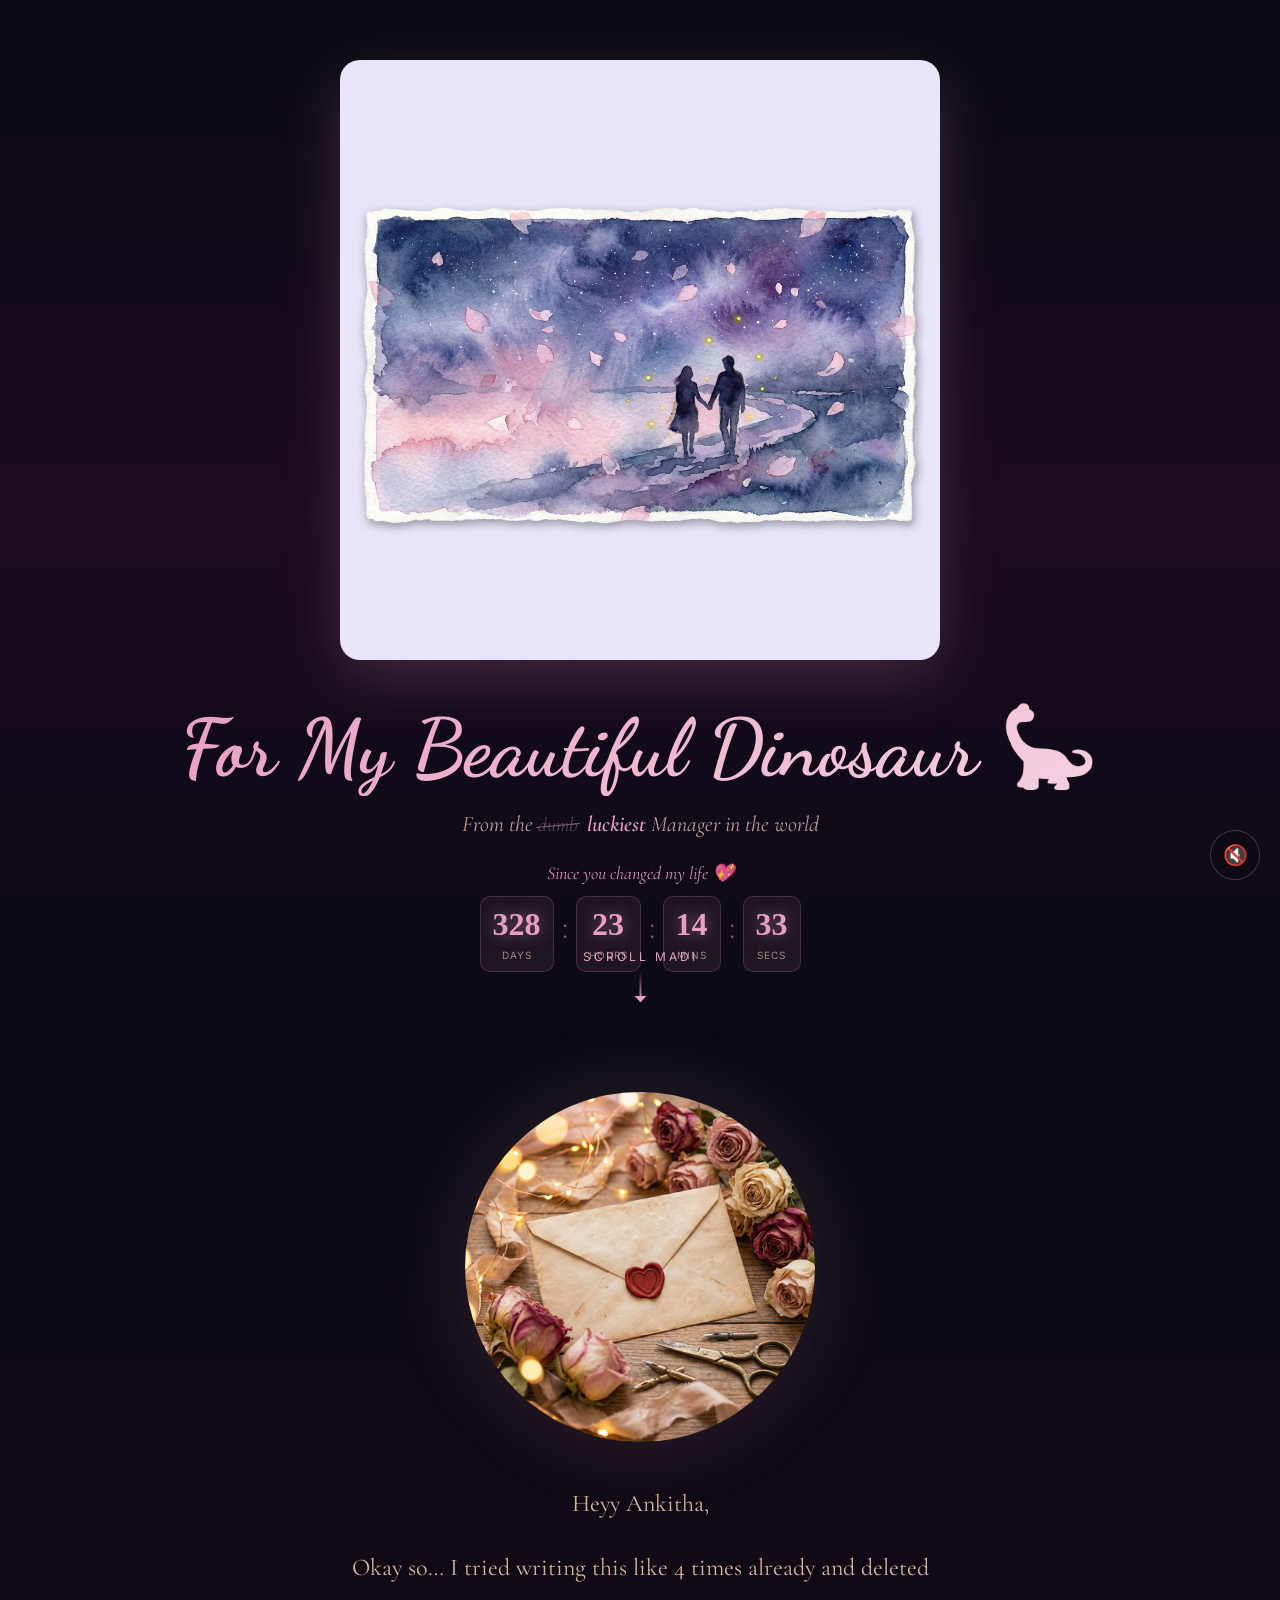
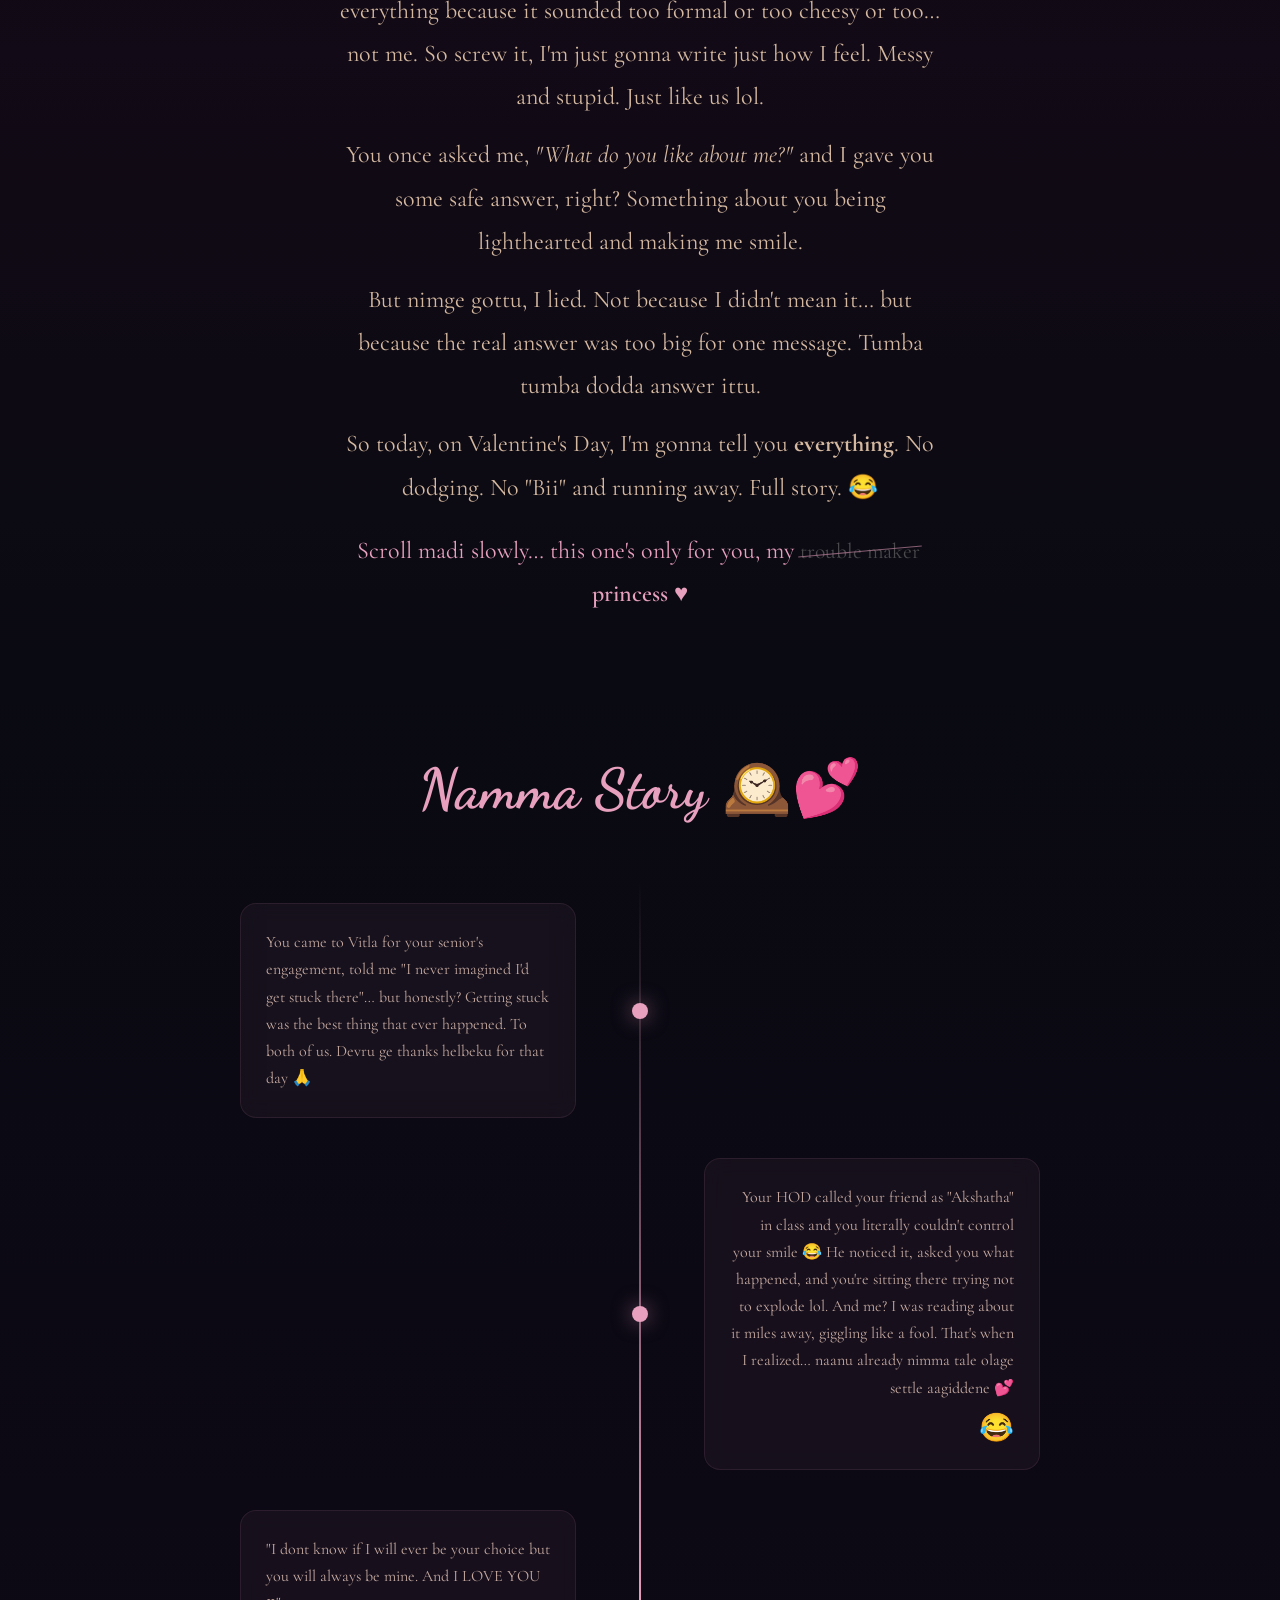
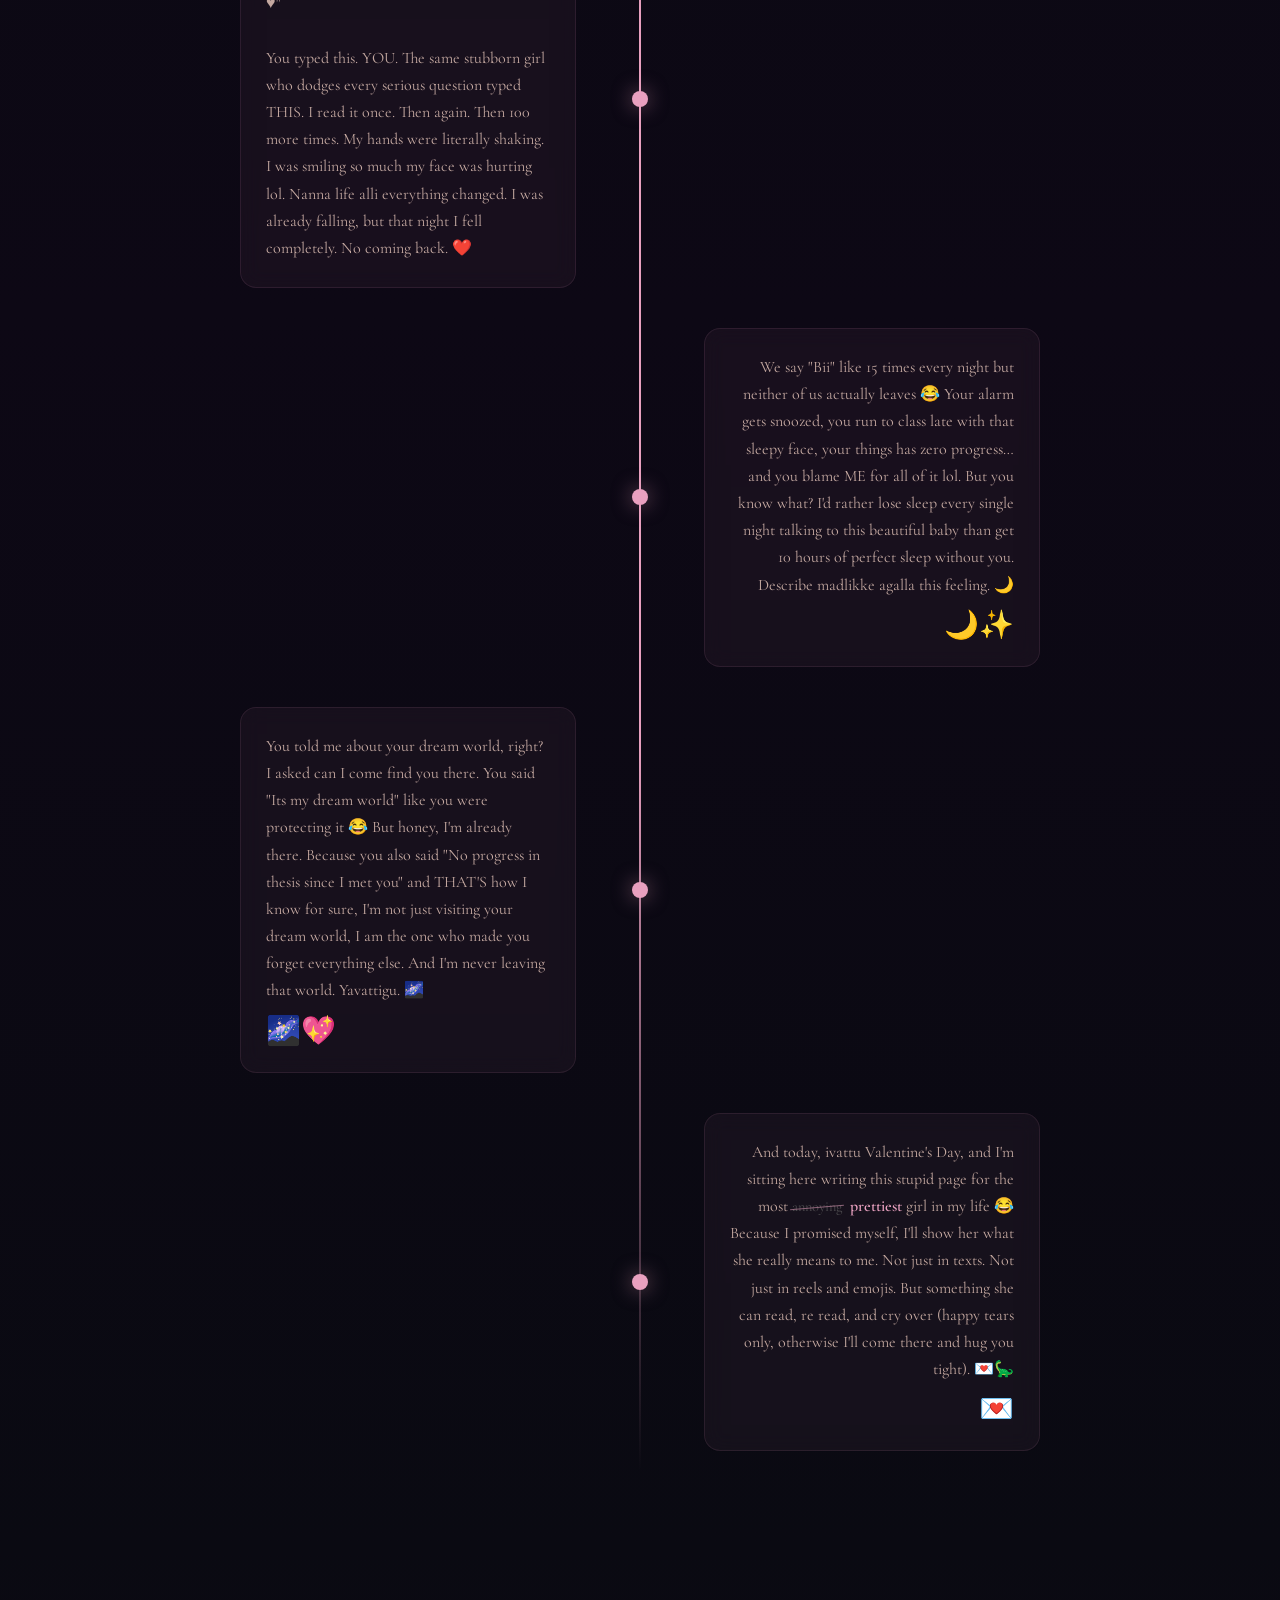
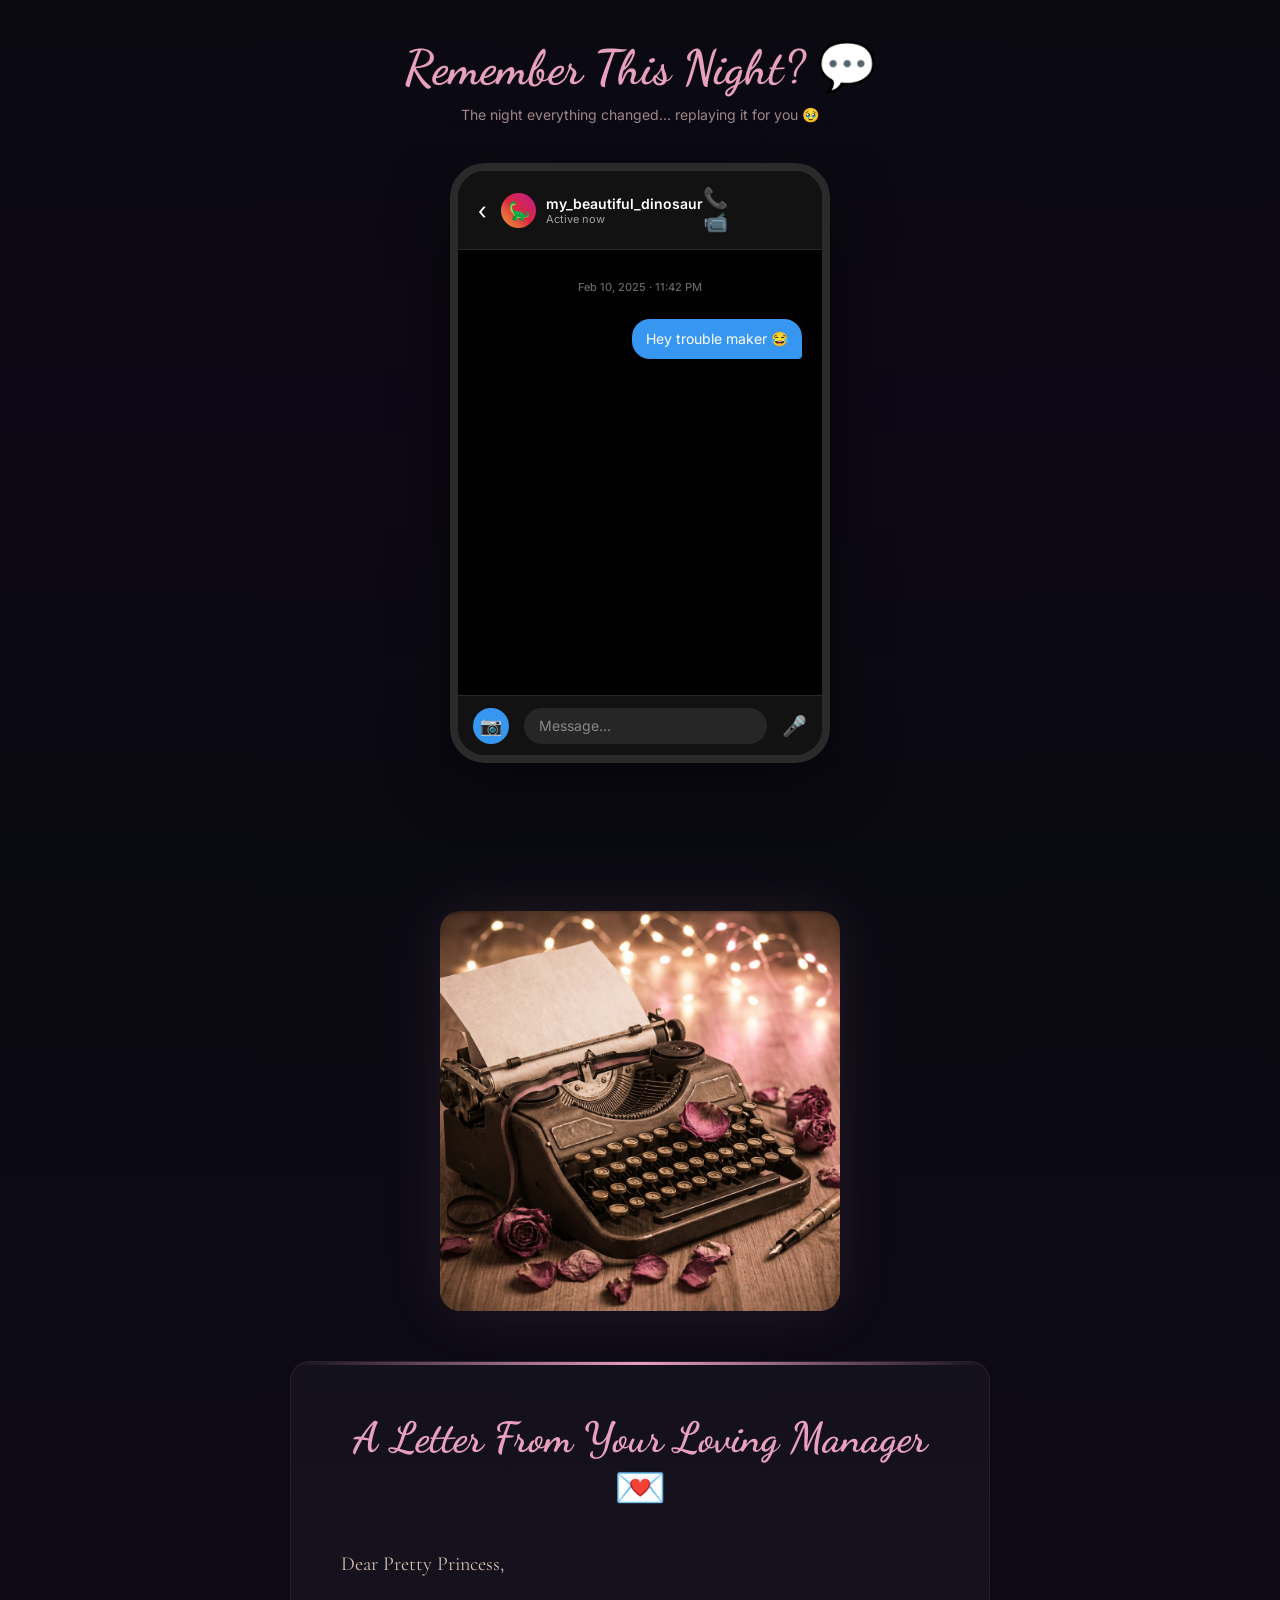
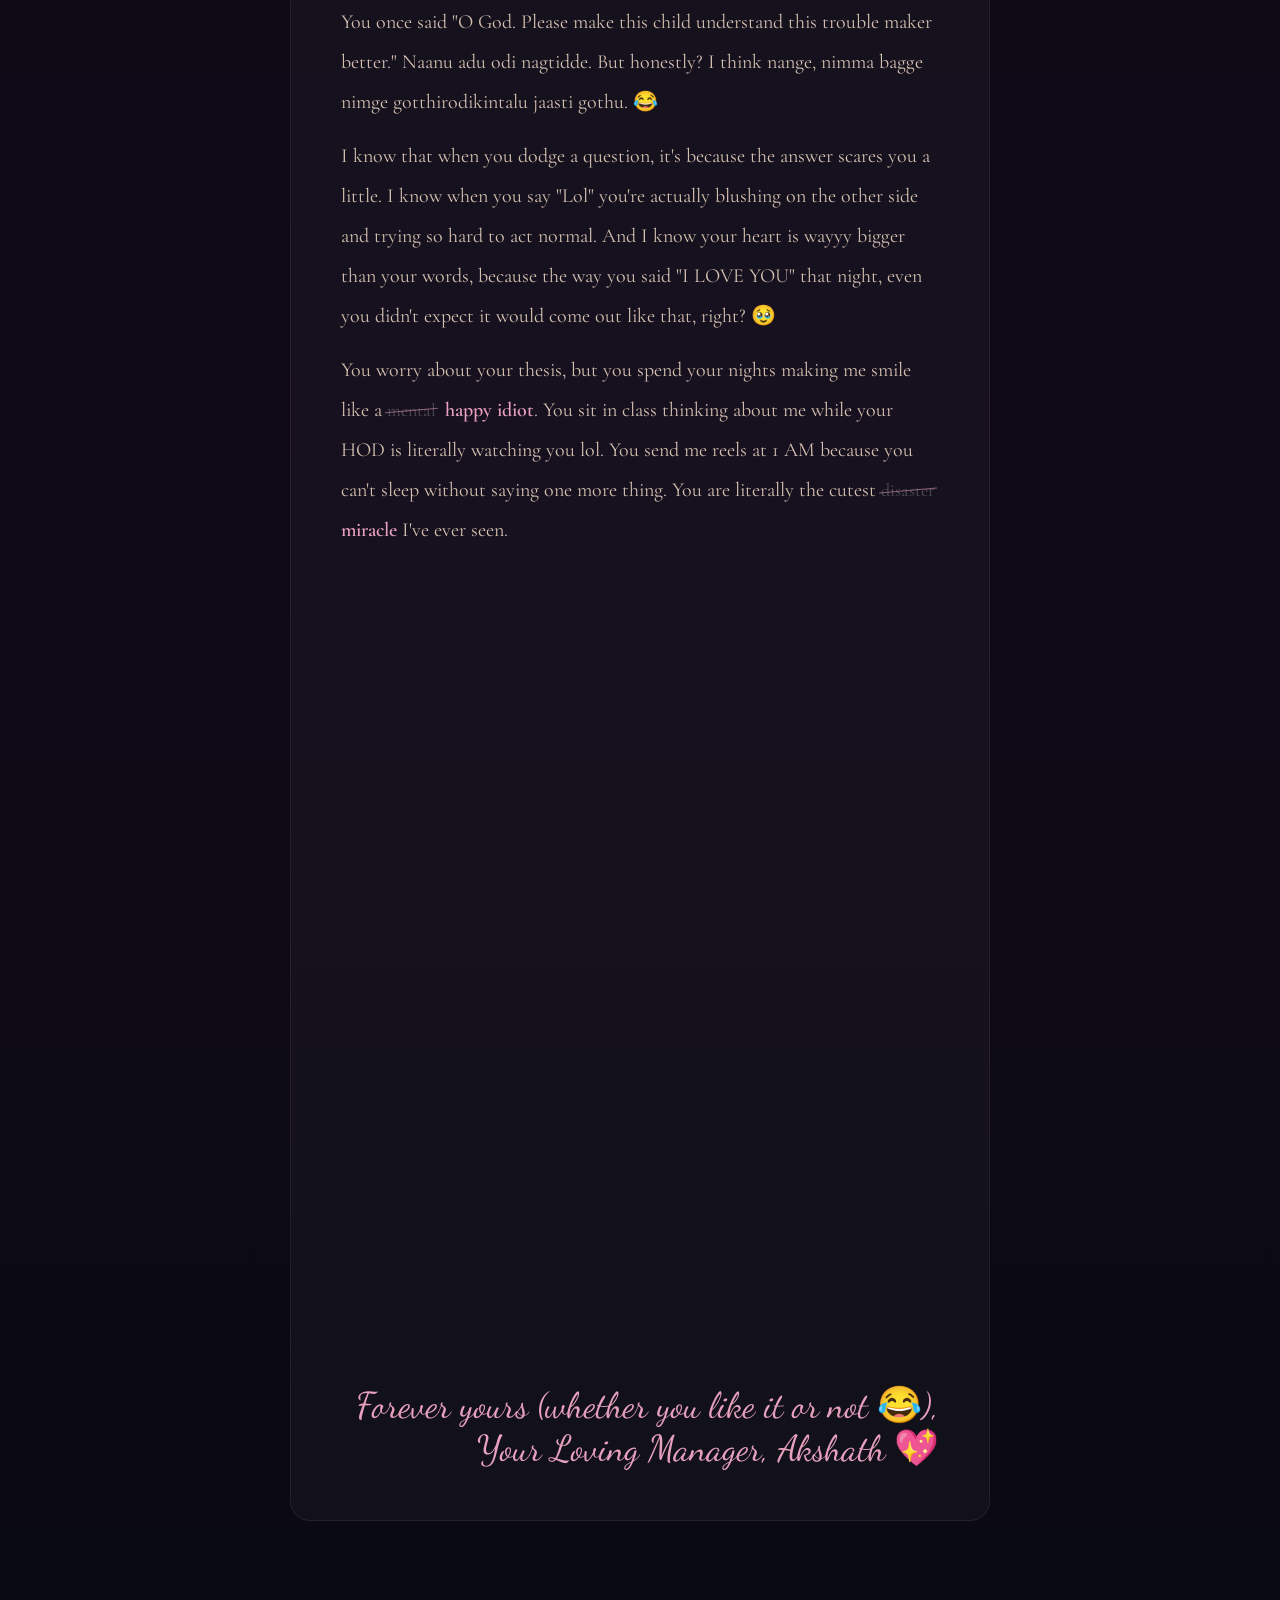
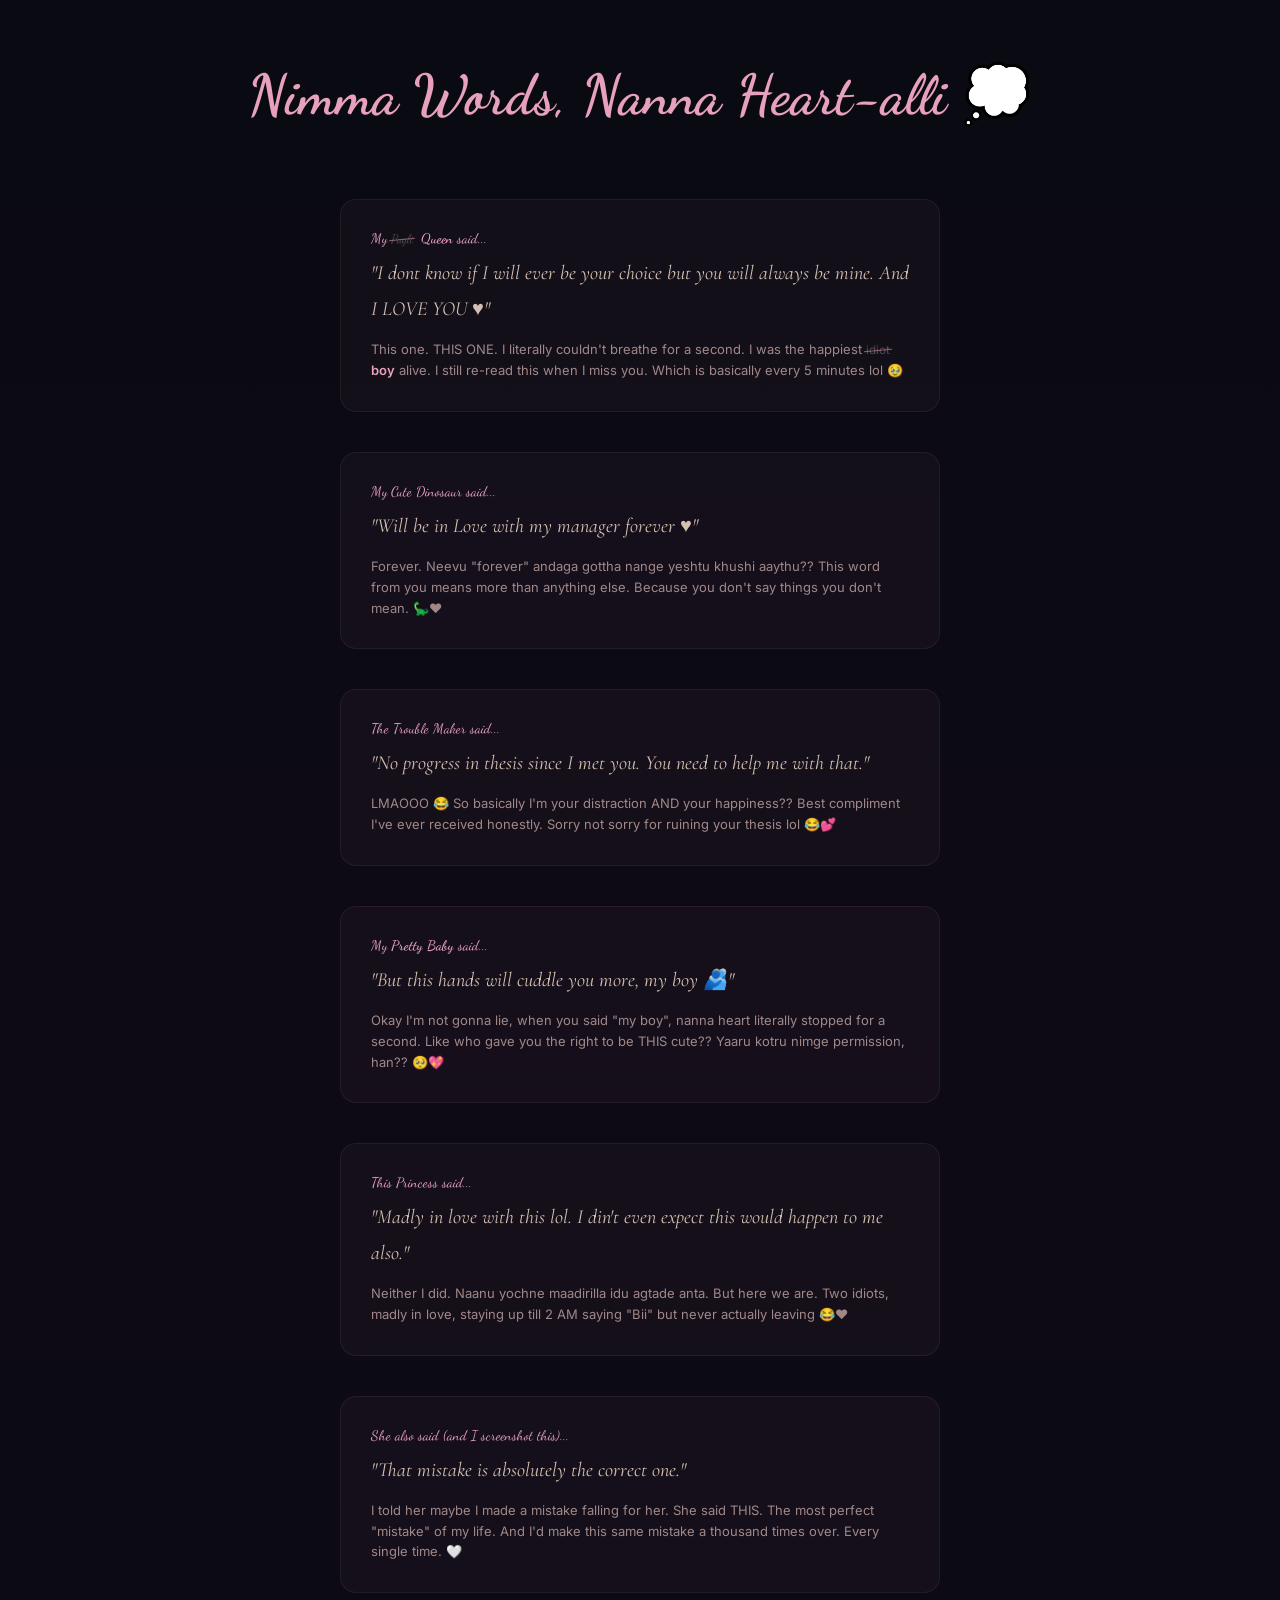
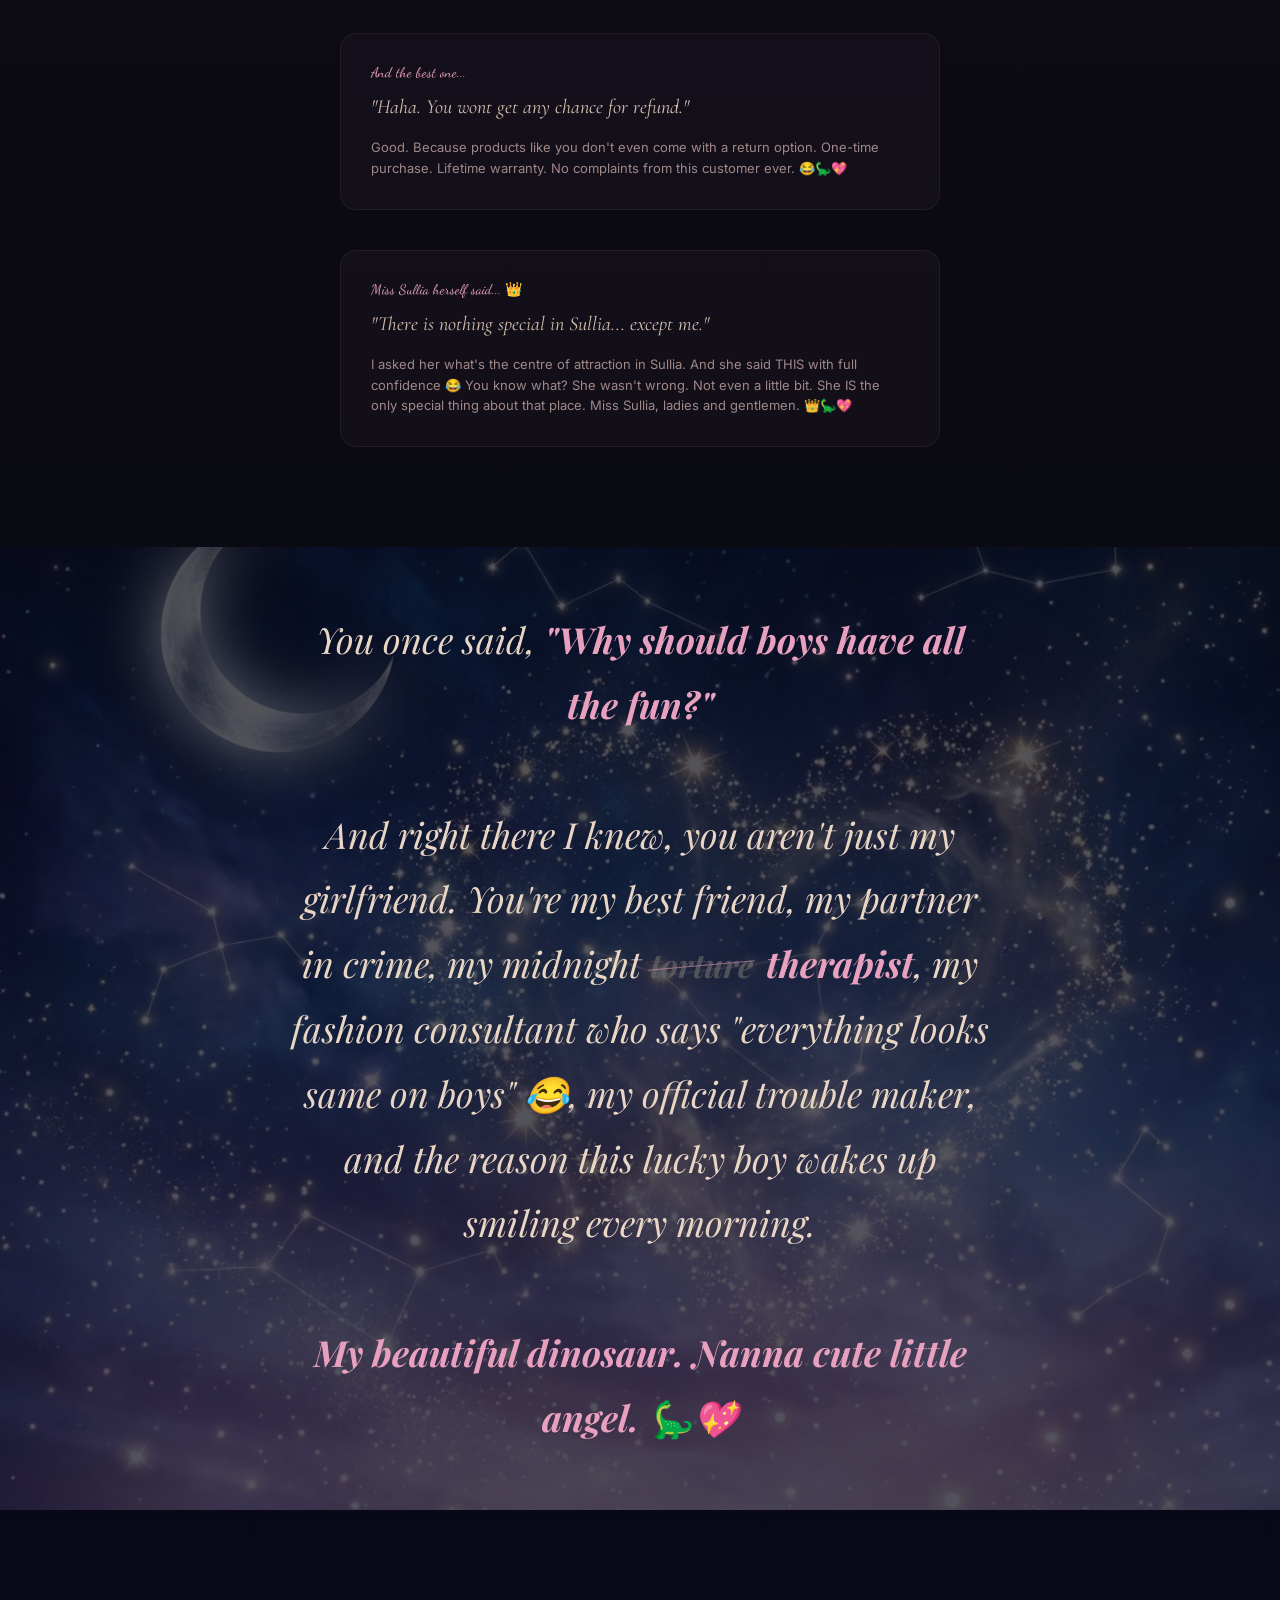
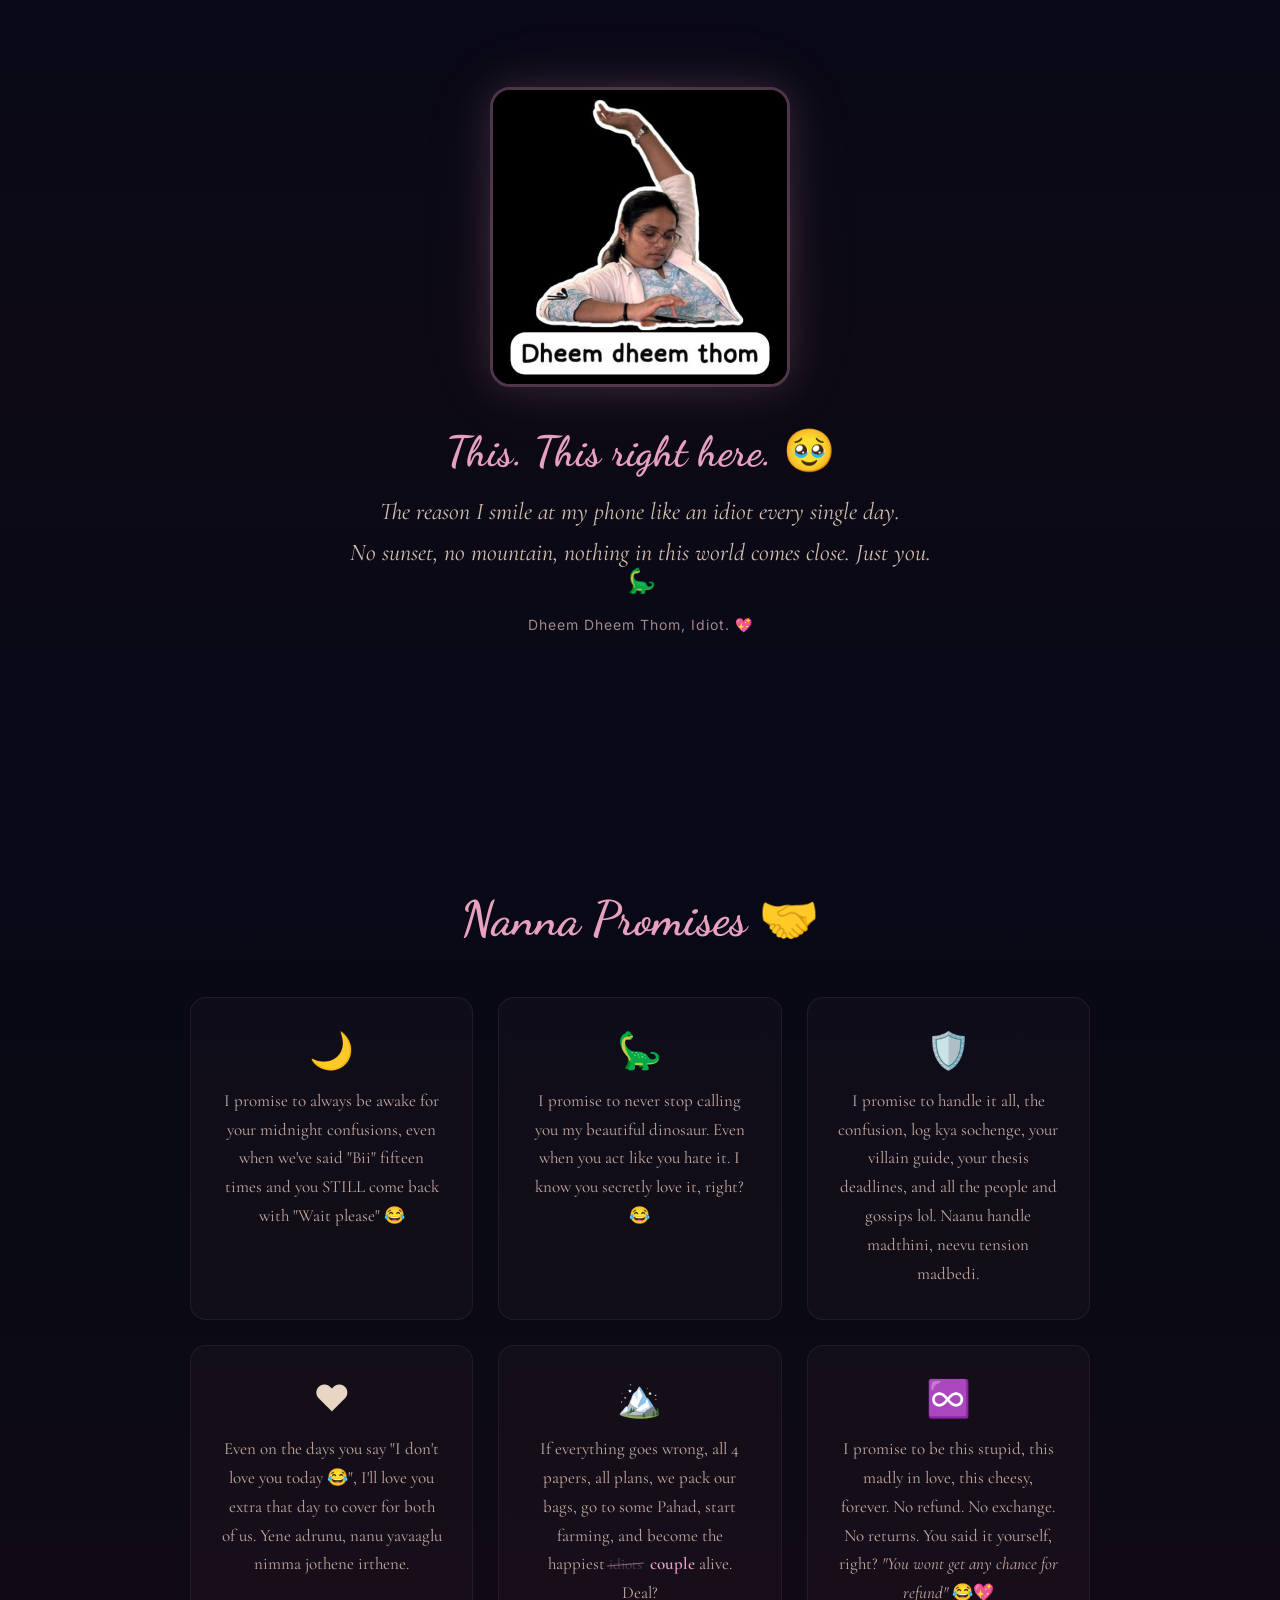
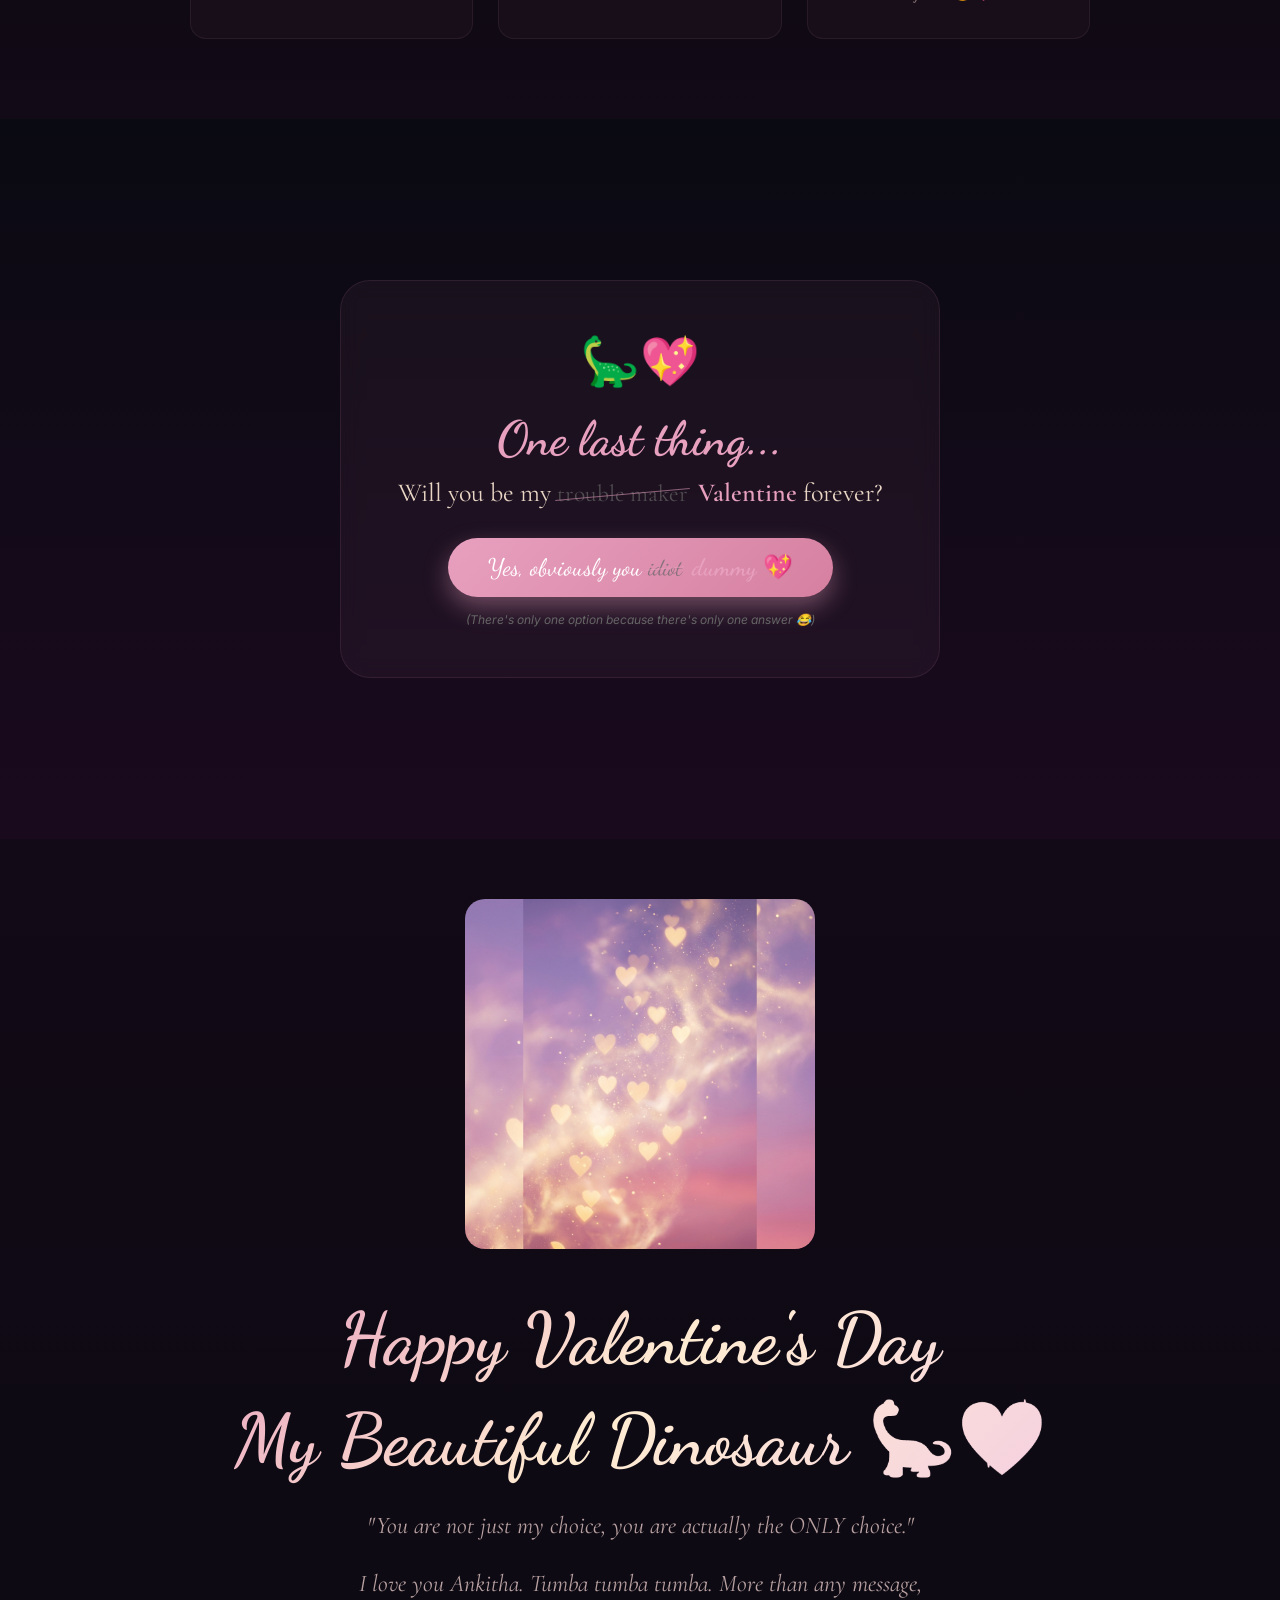
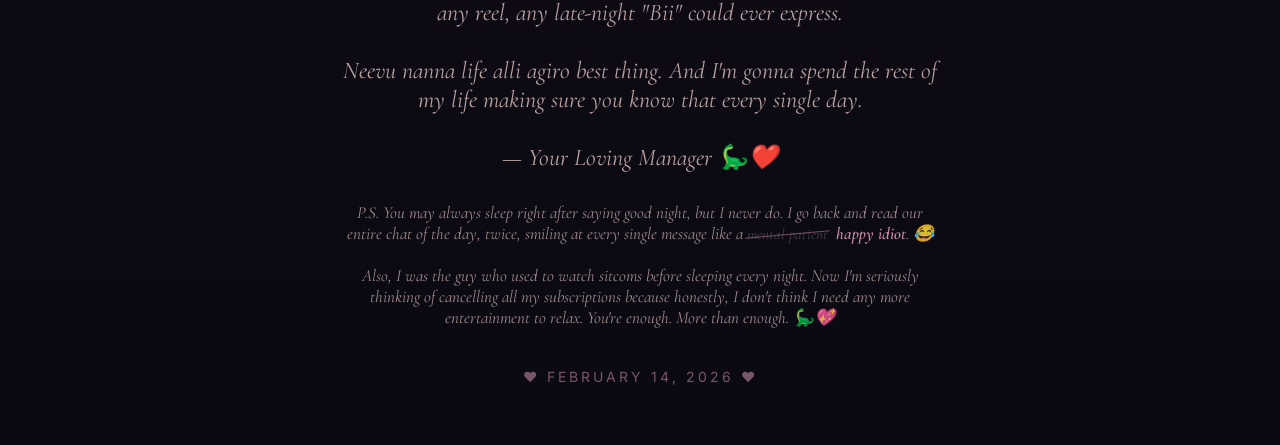
==== commit ef754147: "For my beautiful dinosaur 🦕💖" ====
--- a/index.html
+++ b/index.html
@@ -360,12 +360,13 @@
 
   <button id="music-toggle" title="Toggle Music">🔇</button>
 
+  <script src="https://www.youtube.com/iframe_api"></script>
+
   <div id="yt-wrapper"
-    style="position:fixed;top:-9999px;left:-9999px;width:1px;height:1px;overflow:hidden;pointer-events:none;">
+    style="position:fixed;bottom:0;left:0;width:1px;height:1px;opacity:0.01;pointer-events:none;overflow:hidden;">
     <div id="yt-player"></div>
   </div>
 
-  <script src="https://www.youtube.com/iframe_api"></script>
   <script src="script.js"></script>
 </body>
 
--- a/style.css
+++ b/style.css
@@ -1305,6 +1305,35 @@
         right: 15px;
     }
 
+    #question-section {
+        min-height: auto;
+        padding: 40px 15px;
+    }
+
+    .question-box {
+        padding: 25px;
+    }
+
+    .question-emoji {
+        font-size: 36px;
+        margin-bottom: 12px;
+    }
+
+    .question-text {
+        font-size: 28px;
+        margin-bottom: 8px;
+    }
+
+    .question-sub {
+        font-size: 18px;
+        margin-bottom: 20px;
+    }
+
+    #yes-btn {
+        font-size: 20px;
+        padding: 12px 30px;
+    }
+
     .floating-hearts .fh:nth-child(3n) {
         display: none;
     }
